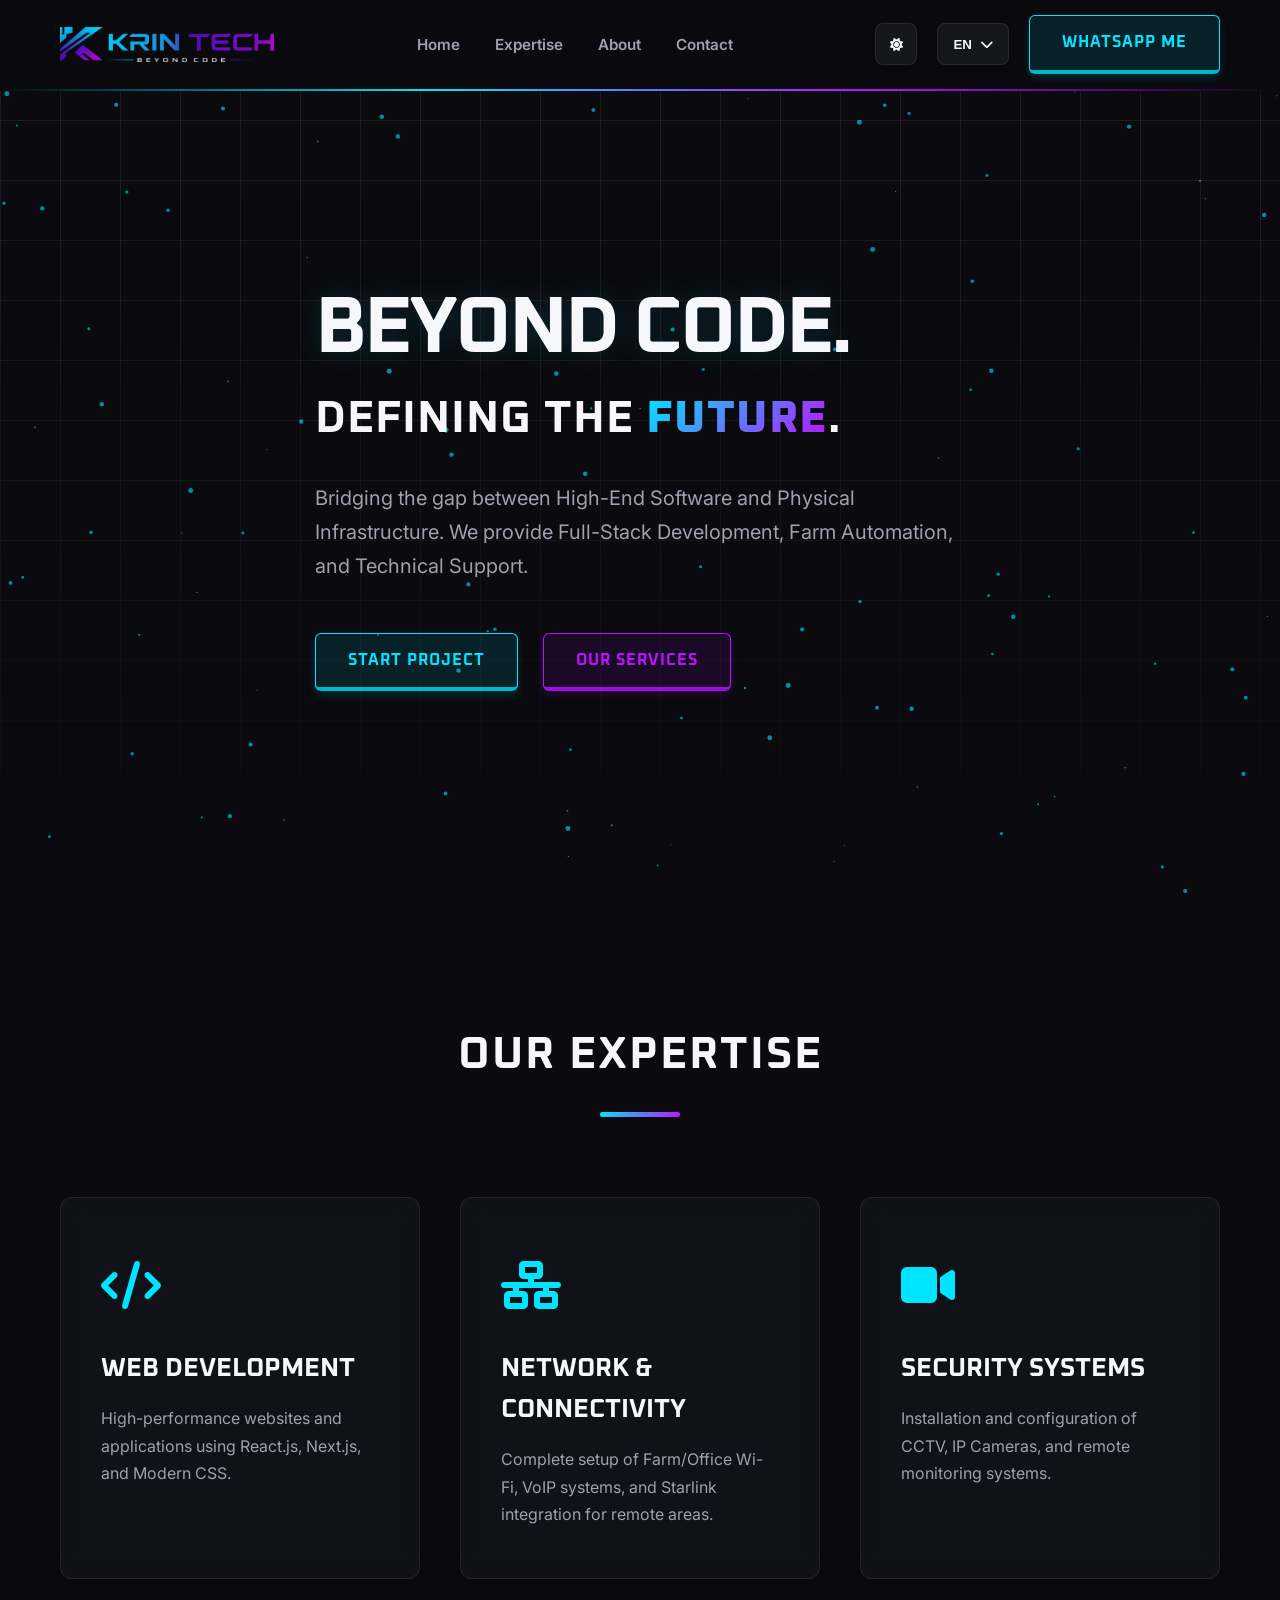
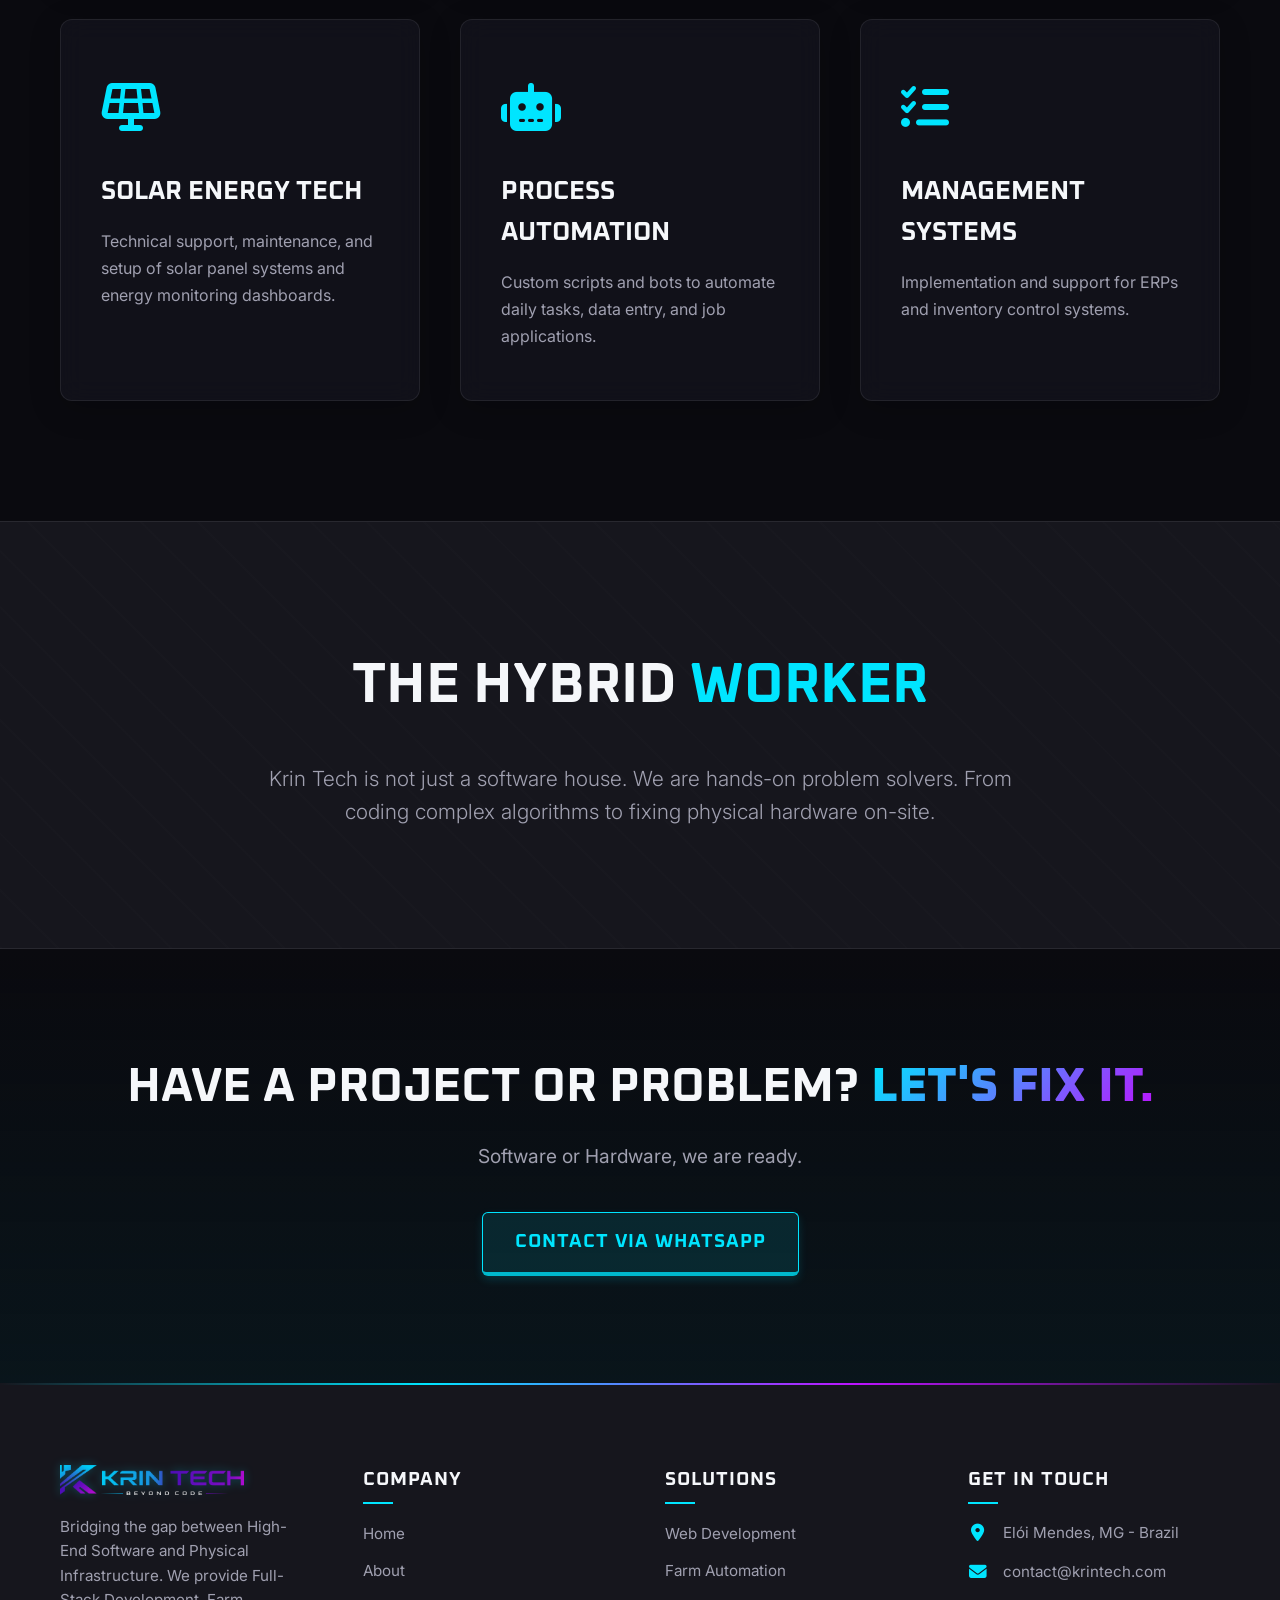
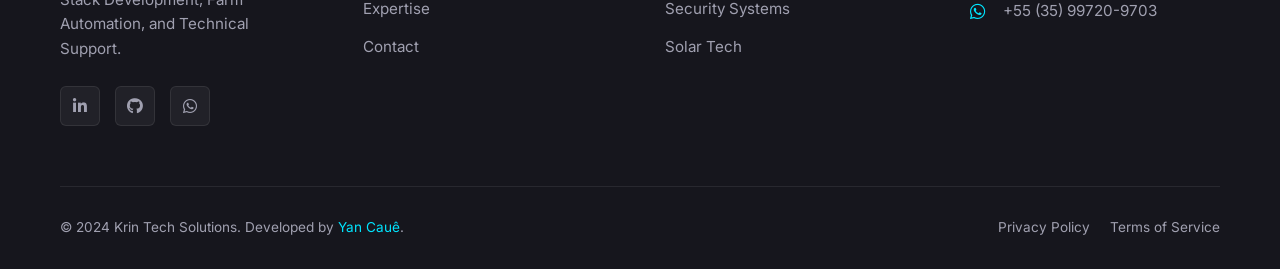
==== index.html @ df12931e "Site de minha nova empresa krin tech" ====
<!DOCTYPE html>
<html lang="en">
<head>
    <meta charset="UTF-8">
    <meta name="viewport" content="width=device-width, initial-scale=1.0">
    <title>Krin Tech | Beyond Code</title>
    <link rel="preconnect" href="https://fonts.googleapis.com">
    <link rel="preconnect" href="https://fonts.gstatic.com" crossorigin>
    <link href="https://fonts.googleapis.com/css2?family=Inter:wght@300;400;600&family=Oxanium:wght@400;600;700;800&display=swap" rel="stylesheet">
    <link rel="stylesheet" href="https://cdnjs.cloudflare.com/ajax/libs/font-awesome/6.4.0/css/all.min.css">
    <link rel="stylesheet" href="style.css">
    <link rel="shortcut icon" href="image/KRIN TECH LOGO favicon.png" type="image/x-icon">
</head>
<body>

    <canvas id="tech-canvas"></canvas>

    <header class="navbar">
        <div class="container nav-container">
            <a href="#" class="logo"><img src="image/KRIN TECH LOGO.png" alt="Krin Tech Logo"></a>
            
            <nav class="nav-menu">
                <ul class="nav-links">
                    <li><a href="#home" data-translate="nav.home">Home</a></li>
                    <li><a href="#services" data-translate="nav.solutions">Services</a></li>
                    <li><a href="#about" data-translate="nav.about">About</a></li>
                    <li><a href="#contact" data-translate="nav.contact">Contact</a></li>
                </ul>
            </nav>

            <div class="nav-controls">
                <button id="theme-toggle" class="control-btn" aria-label="Theme"><i class="fas fa-sun"></i></button>

                <div class="lang-dropdown">
                    <button class="control-btn" id="lang-btn">EN <i class="fas fa-chevron-down"></i></button>
                    <div class="lang-menu">
                        <a href="#" data-lang="en">🇺🇸 EN</a>
                        <a href="#" data-lang="pt">🇧🇷 PT</a>
                        <a href="#" data-lang="es">🇪🇸 ES</a>
                        <a href="#" data-lang="fr">🇫🇷 FR</a>
                    </div>
                </div>

                <a href="https://wa.me/5535997209703" target="_blank" class="btn glow-blue nav-cta" data-translate="nav.cta">WhatsApp Me</a>
            </div>
            
            <div class="menu-toggle"><i class="fas fa-bars"></i></div>
        </div>
    </header>

    <section id="home" class="hero">
        <div class="hero-overlay"></div>
        <div class="container hero-content">
            <h1 data-translate="hero.title">BEYOND CODE.</h1>
            <h2><span data-translate="hero.subtitle">DEFINING THE</span> <span class="text-gradient" data-translate="hero.highlight">FUTURE</span>.</h2>
            <p class="hero-subtitle" data-translate="hero.desc">
                Bridging the gap between High-End Software and Physical Infrastructure. We provide Full-Stack Development, Farm Automation, and Technical Support.
            </p>
            
            <div class="hero-buttons">
                <a href="https://wa.me/5535997209703" target="_blank" class="btn glow-blue" data-translate="hero.btn1">Start Project</a>
                <a href="#services" class="btn glow-purple" data-translate="hero.btn2">Our Services</a>
            </div>
        </div>
    </section>

    <section id="services" class="section-pad">
        <div class="container">
            <div class="section-header">
                <h3 data-translate="solutions.title">OUR EXPERTISE</h3>
                <div class="line-decorator"></div>
            </div>

            <div class="cards-grid">
                <div class="card glass-effect scroll-reveal">
                    <div class="card-icon"><i class="fas fa-code"></i></div>
                    <h4 data-translate="solutions.c1.title">Web Development</h4>
                    <p data-translate="solutions.c1.desc">High-performance websites and applications using React.js, Next.js, and Modern CSS. We build scalable digital products.</p>
                </div>

                <div class="card glass-effect scroll-reveal">
                    <div class="card-icon"><i class="fas fa-network-wired"></i></div>
                    <h4 data-translate="solutions.c2.title">Network & Connectivity</h4>
                    <p data-translate="solutions.c2.desc">Complete setup of Farm/Office Wi-Fi, VoIP systems, and Starlink integration for remote areas.</p>
                </div>

                <div class="card glass-effect scroll-reveal">
                    <div class="card-icon"><i class="fas fa-video"></i></div>
                    <h4 data-translate="solutions.c3.title">Security Systems</h4>
                    <p data-translate="solutions.c3.desc">Installation and configuration of CCTV, IP Cameras, and remote monitoring systems for property safety.</p>
                </div>

                <div class="card glass-effect scroll-reveal">
                    <div class="card-icon"><i class="fas fa-solar-panel"></i></div>
                    <h4 data-translate="solutions.c4.title">Solar Energy Tech</h4>
                    <p data-translate="solutions.c4.desc">Technical support, maintenance, and setup of solar panel systems and energy monitoring dashboards.</p>
                </div>

                <div class="card glass-effect scroll-reveal">
                    <div class="card-icon"><i class="fas fa-robot"></i></div>
                    <h4 data-translate="solutions.c5.title">Process Automation</h4>
                    <p data-translate="solutions.c5.desc">Custom scripts and bots to automate daily tasks, data entry, and job applications.</p>
                </div>

                <div class="card glass-effect scroll-reveal">
                    <div class="card-icon"><i class="fas fa-tasks"></i></div>
                    <h4 data-translate="solutions.c6.title">Management Systems</h4>
                    <p data-translate="solutions.c6.desc">Implementation and support for ERPs and inventory control systems for Farms and Businesses.</p>
                </div>
            </div>
        </div>
    </section>

    <section id="about" class="innovation-section section-pad">
        <div class="innovation-bg"></div>
        <div class="container innovation-content scroll-reveal">
            <h3><span data-translate="innov.title1">THE HYBRID</span> <span class="highlight" data-translate="innov.title2">WORKER</span></h3>
            <p data-translate="innov.desc">Krin Tech is not just a software house. We are hands-on problem solvers. From coding complex algorithms to fixing physical hardware on-site, we deliver complete technical solutions.</p>
        </div>
    </section>

    <section id="contact" class="cta-section">
        <div class="container cta-container scroll-reveal">
            <h2><span data-translate="cta.title">Have a project or problem?</span> <span class="text-gradient" data-translate="cta.highlight">Let's Fix It.</span></h2>
            <p data-translate="cta.desc">Software or Hardware, we are ready.</p>
            <a href="https://wa.me/5535997209703" target="_blank" class="btn glow-blue" style="font-size: 1.2rem;" data-translate="cta.btn">Contact via WhatsApp</a>
        </div>
    </section>

    <footer>
        <div class="container">
            <div class="footer-grid">
                
                <div class="footer-col brand-col">
                    <a href="#" class="logo footer-logo">
                        <img src="image/KRIN TECH LOGO.png" alt="Krin Tech Logo">
                    </a>
                    <p class="footer-desc" data-translate="hero.desc">
                        Bridging the gap between High-End Software and Physical Infrastructure.
                    </p>
                    <div class="footer-social">
                        <a href="https://linkedin.com/in/yancue" target="_blank"><i class="fab fa-linkedin-in"></i></a>
                        <a href="https://github.com/YanzinhoCaue" target="_blank"><i class="fab fa-github"></i></a>
                        <a href="https://wa.me/5535997209703" target="_blank"><i class="fab fa-whatsapp"></i></a>
                    </div>
                </div>

                <div class="footer-col">
                    <h4 class="footer-title">Company</h4>
                    <ul class="footer-links-list">
                        <li><a href="#home" data-translate="nav.home">Home</a></li>
                        <li><a href="#about" data-translate="nav.about">About Us</a></li>
                        <li><a href="#services" data-translate="nav.solutions">Services</a></li>
                        <li><a href="#contact" data-translate="nav.contact">Contact</a></li>
                    </ul>
                </div>

                <div class="footer-col">
                    <h4 class="footer-title">Solutions</h4>
                    <ul class="footer-links-list">
                        <li><a href="#services">Web Development</a></li>
                        <li><a href="#services">Farm Automation</a></li>
                        <li><a href="#services">Security Systems</a></li>
                        <li><a href="#services">Solar Tech</a></li>
                    </ul>
                </div>

                <div class="footer-col contact-col">
                    <h4 class="footer-title">Get in Touch</h4>
                    <ul class="contact-list">
                        <li>
                            <i class="fas fa-map-marker-alt"></i>
                            <span>Elói Mendes, MG - Brazil</span>
                        </li>
                        <li>
                            <i class="fas fa-envelope"></i>
                            <span>contact@krintech.com</span>
                        </li>
                        <li>
                            <a href="https://wa.me/5535997209703" target="_blank" class="whatsapp-link">
                                <i class="fab fa-whatsapp"></i>
                                <span>+55 (35) 99720-9703</span>
                            </a>
                        </li>
                    </ul>
                </div>

            </div>

            <div class="footer-bottom">
                <p>&copy; 2024 Krin Tech Solutions. Developed by <span class="highlight">Yan Cauê</span>.</p>
                <div class="legal-links">
                    <a href="#">Privacy Policy</a>
                    <a href="#">Terms of Service</a>
                </div>
            </div>
        </div>
    </footer>

    <script src="script.js"></script>
</body>
</html>
---- style.css ----
/* --- Variables & Reset --- */
:root {
    /* DARK THEME (DEFAULT) */
    --bg-dark: #0A0A0F;
    --bg-secondary: #16161d;
    --text-main: #F5F7FA;
    --text-muted: #A0A0B0;
    --glass-bg: rgba(20, 20, 30, 0.7);
    --glass-border: rgba(255, 255, 255, 0.08);
    
    /* SHARED NEON COLORS */
    --neon-blue: #00E5FF;
    --neon-purple: #bc13fe;
    --neon-green: #0aff0a;
    
    /* BUTTON DEPTH COLORS (DARK) */
    --btn-border-blue: #00b8cc;
    --btn-border-purple: #9d0fe0;
    
    --font-heading: 'Oxanium', cursive;
    --font-body: 'Inter', sans-serif;
    --gradient-main: linear-gradient(135deg, var(--neon-blue), var(--neon-purple));
    --header-border: linear-gradient(90deg, transparent, var(--neon-blue), var(--neon-purple), transparent);
    
    --transition: all 0.2s cubic-bezier(0.4, 0, 0.2, 1);
}

/* LIGHT THEME OVERRIDES (High Contrast) */
[data-theme="light"] {
    --bg-dark: #EAECEF; 
    --bg-secondary: #FFFFFF;
    --text-main: #050505;
    --text-muted: #333333;
    --glass-bg: rgba(255, 255, 255, 0.85);
    --glass-border: rgba(0, 0, 0, 0.15);
    
    --neon-blue: #007cc7;
    --neon-purple: #6a00a0;
    --btn-border-blue: #005c94;
    --btn-border-purple: #4b0070;
}

* { margin: 0; padding: 0; box-sizing: border-box; }
html { scroll-behavior: smooth; }
body {
    background-color: var(--bg-dark); color: var(--text-main); font-family: var(--font-body);
    overflow-x: hidden; line-height: 1.6; transition: background-color 0.3s ease, color 0.3s ease;
}
a { text-decoration: none; color: inherit; transition: var(--transition); }
ul { list-style: none; }

/* --- Typography --- */
h1, h2, h3, h4, .logo, .btn, .footer-title { font-family: var(--font-heading); text-transform: uppercase; }
.text-gradient {
    background: var(--gradient-main); -webkit-background-clip: text; -webkit-text-fill-color: transparent; font-weight: 800;
}
.highlight { color: var(--neon-blue); }

/* --- Components --- */
.container { max-width: 1200px; margin: 0 auto; padding: 0 20px; }

/* --- BOTÕES 3D (AUTORELEVO) --- */
.btn {
    display: inline-block;
    padding: 14px 32px;
    font-weight: 700;
    letter-spacing: 1px;
    border-radius: 6px;
    cursor: pointer;
    position: relative;
    overflow: hidden;
    transition: var(--transition);
    text-align: center;
    border: none;
    transform: translateY(0);
}

.btn:active {
    transform: translateY(3px);
    box-shadow: none !important;
    border-bottom-width: 0 !important;
    margin-top: 3px;
}

.glow-blue {
    background: rgba(0, 229, 255, 0.1);
    color: var(--neon-blue);
    border: 1px solid var(--neon-blue);
    border-bottom: 4px solid var(--btn-border-blue);
    box-shadow: 0 4px 10px rgba(0, 229, 255, 0.15);
}
.glow-blue:hover {
    background: var(--neon-blue);
    color: #000;
    border-color: var(--neon-blue);
    border-bottom-color: #005f6b;
    box-shadow: 0 0 25px rgba(0, 229, 255, 0.6);
}

.glow-purple {
    background: rgba(188, 19, 254, 0.1);
    color: var(--neon-purple);
    border: 1px solid var(--neon-purple);
    border-bottom: 4px solid var(--btn-border-purple);
    box-shadow: 0 4px 10px rgba(188, 19, 254, 0.15);
}
.glow-purple:hover {
    background: var(--neon-purple);
    color: #fff;
    border-color: var(--neon-purple);
    border-bottom-color: #4b0070;
    box-shadow: 0 0 25px rgba(188, 19, 254, 0.6);
}

.glass-effect {
    background: var(--glass-bg); 
    backdrop-filter: blur(12px); 
    border: 1px solid var(--glass-border);
    box-shadow: 0 8px 32px 0 rgba(0, 0, 0, 0.2);
}

/* --- HEADER --- */
.navbar {
    position: fixed; top: 0; width: 100%; z-index: 1000;
    background: rgba(10, 10, 15, 0.95);
    backdrop-filter: blur(20px);
    padding: 15px 0;
    border-bottom: 2px solid transparent;
    border-image: var(--header-border) 1;
}

[data-theme="light"] .navbar { 
    background: rgba(255, 255, 255, 0.98); 
    box-shadow: 0 2px 20px rgba(0,0,0,0.05);
}

.nav-container { display: flex; justify-content: space-between; align-items: center; }

/* FIX DA LOGO NO HEADER */
.logo { display: flex; align-items: center; }
.logo img { height: 35px; width: auto; object-fit: contain; display: block; }

.nav-links { display: flex; gap: 35px; }
.nav-links a { 
    font-size: 0.95rem; color: var(--text-muted); font-weight: 600; 
    position: relative; padding-bottom: 5px;
}
.nav-links a::after {
    content: ''; position: absolute; width: 0; height: 2px; bottom: 0; left: 0;
    background: var(--neon-blue); transition: 0.3s;
}
.nav-links a:hover { color: var(--text-main); }
.nav-links a:hover::after { width: 100%; }

.nav-controls { display: flex; align-items: center; gap: 20px; }

.control-btn {
    background: var(--bg-secondary); 
    border: 1px solid var(--glass-border); 
    color: var(--text-main);
    width: 42px; height: 42px; border-radius: 8px;
    cursor: pointer; display: flex; align-items: center; justify-content: center;
    box-shadow: 0 2px 5px rgba(0,0,0,0.1);
    transition: 0.3s;
}
.control-btn:hover { 
    border-color: var(--neon-blue); color: var(--neon-blue); transform: translateY(-2px);
}

/* Lang Dropdown */
.lang-dropdown { position: relative; }
#lang-btn { width: auto; padding: 0 15px; gap: 8px; font-weight: bold; }
.lang-menu {
    position: absolute; top: 120%; right: 0; background: var(--bg-secondary);
    border: 1px solid var(--glass-border); border-radius: 8px;
    display: flex; flex-direction: column; min-width: 140px;
    opacity: 0; pointer-events: none; transform: translateY(-10px); transition: 0.3s;
    box-shadow: 0 15px 40px rgba(0,0,0,0.4); z-index: 1001;
}
.lang-dropdown:hover .lang-menu { opacity: 1; pointer-events: auto; transform: translateY(0); }
.lang-menu a {
    padding: 12px 20px; font-size: 0.9rem; color: var(--text-main); font-weight: 500;
    display: block; border-bottom: 1px solid var(--glass-border);
}
.lang-menu a:hover { background: rgba(0, 229, 255, 0.1); color: var(--neon-blue); }

.menu-toggle { display: none; font-size: 1.8rem; cursor: pointer; color: var(--text-main); }

/* --- SECTIONS --- */
#tech-canvas { position: fixed; top: 0; left: 0; width: 100%; height: 100%; z-index: -1; pointer-events: none; opacity: 0.6; }

.hero { height: 100vh; display: flex; align-items: center; position: relative; padding-top: 80px; }
.hero-overlay {
    position: absolute; top: 0; left: 0; width: 100%; height: 100%;
    background-image: linear-gradient(var(--glass-border) 1px, transparent 1px), linear-gradient(90deg, var(--glass-border) 1px, transparent 1px);
    background-size: 60px 60px; mask-image: linear-gradient(to bottom, black 20%, transparent 100%); z-index: -1;
}
.hero-content { max-width: 900px; z-index: 1; }
.hero h1 { 
    font-size: 5rem; line-height: 1; margin-bottom: 15px; letter-spacing: -3px; 
    color: var(--text-main); text-shadow: 0 0 30px rgba(0, 229, 255, 0.15);
}
.hero h2 { font-size: 2.8rem; color: var(--text-main); margin-bottom: 25px; letter-spacing: 1px; }
.hero-subtitle { font-size: 1.25rem; color: var(--text-muted); margin-bottom: 50px; max-width: 650px; line-height: 1.7; font-weight: 400; }
.hero-buttons { display: flex; gap: 25px; }

.section-pad { padding: 120px 0; }
.section-header { text-align: center; margin-bottom: 80px; }
.section-header h3 { font-size: 2.8rem; margin-bottom: 20px; color: var(--text-main); letter-spacing: 2px; }
.line-decorator { width: 80px; height: 5px; background: var(--gradient-main); margin: 0 auto; border-radius: 2px; }

/* CARDS */
.cards-grid { display: grid; grid-template-columns: repeat(auto-fit, minmax(340px, 1fr)); gap: 40px; }
.card { 
    padding: 50px 40px; border-radius: 12px; transition: var(--transition); position: relative; overflow: hidden; 
}
.card:hover { transform: translateY(-10px); border-color: var(--neon-blue); box-shadow: 0 20px 50px rgba(0,0,0,0.15); }
.card-icon { font-size: 3rem; color: var(--neon-blue); margin-bottom: 25px; }
.card h4 { font-size: 1.6rem; margin-bottom: 15px; color: var(--text-main); }
.card p { color: var(--text-muted); font-size: 1rem; line-height: 1.7; }

/* INNOVATION */
.innovation-section { position: relative; text-align: center; background-color: var(--bg-secondary); overflow: hidden; border-top: 1px solid var(--glass-border); border-bottom: 1px solid var(--glass-border); }
.innovation-bg {
    position: absolute; top: 0; left: 0; width: 100%; height: 100%;
    background: repeating-linear-gradient(45deg, var(--glass-border), var(--glass-border) 2px, transparent 2px, transparent 40px);
    z-index: 1; opacity: 0.1;
}
.innovation-content { position: relative; z-index: 2; max-width: 800px; margin: 0 auto; }
.innovation-content h3 { font-size: 3.5rem; margin-bottom: 30px; color: var(--text-main); }
.innovation-content p { font-size: 1.3rem; color: var(--text-muted); font-weight: 300; }

/* CTA */
.cta-section {
    background: linear-gradient(180deg, var(--bg-dark), rgba(0, 229, 255, 0.05));
    padding: 100px 0; text-align: center;
}
.cta-container h2 { font-size: 3rem; margin-bottom: 15px; color: var(--text-main); }
.cta-container p { margin-bottom: 40px; font-size: 1.2rem; color: var(--text-muted); }

/* --- FOOTER PREMIUM --- */
footer {
    background: var(--bg-secondary);
    padding: 80px 0 30px;
    position: relative;
    border-top: 2px solid transparent;
    border-image: var(--header-border) 1;
    margin-top: auto;
}

[data-theme="light"] footer {
    background: #e0e0e0;
    border-top: 1px solid rgba(0,0,0,0.1);
}

.footer-grid {
    display: grid;
    grid-template-columns: repeat(auto-fit, minmax(250px, 1fr));
    gap: 50px;
    margin-bottom: 60px;
}

/* Coluna da Marca */
.footer-logo img {
    height: 30px;
    width: auto;
    margin-bottom: 20px;
    filter: drop-shadow(0 0 5px rgba(0, 229, 255, 0.3));
}

.footer-desc {
    color: var(--text-muted);
    font-size: 0.95rem;
    line-height: 1.6;
    margin-bottom: 25px;
    max-width: 300px;
}

/* Títulos das Colunas */
.footer-title {
    color: var(--text-main);
    font-size: 1.2rem;
    margin-bottom: 25px;
    letter-spacing: 1px;
    position: relative;
    display: inline-block;
}

.footer-title::after {
    content: ''; position: absolute; left: 0; bottom: -8px;
    width: 30px; height: 2px; background: var(--neon-blue);
}

/* Listas de Links */
.footer-links-list li { margin-bottom: 12px; }
.footer-links-list a {
    color: var(--text-muted); font-size: 0.95rem; transition: 0.3s; display: inline-block;
}
.footer-links-list a:hover {
    color: var(--neon-blue); transform: translateX(5px);
}

/* Lista de Contato */
.contact-list li {
    display: flex; align-items: center; gap: 15px; margin-bottom: 15px;
    color: var(--text-muted); font-size: 0.95rem;
}
.contact-list i {
    color: var(--neon-blue); font-size: 1.1rem; width: 20px; text-align: center;
}

.whatsapp-link {
    display: flex; align-items: center; gap: 15px; color: var(--text-muted); transition: 0.3s;
}
.whatsapp-link:hover {
    color: var(--neon-green); text-shadow: 0 0 10px rgba(10, 255, 10, 0.4);
}

/* Social Icons */
.footer-social { display: flex; gap: 15px; }
.footer-social a {
    width: 40px; height: 40px; background: rgba(255, 255, 255, 0.05);
    border: 1px solid var(--glass-border); border-radius: 6px;
    display: flex; align-items: center; justify-content: center;
    color: var(--text-muted); transition: all 0.3s ease;
}
.footer-social a:hover {
    background: var(--neon-blue); border-color: var(--neon-blue); color: #000;
    transform: translateY(-3px); box-shadow: 0 5px 15px rgba(0, 229, 255, 0.3);
}

/* Rodapé Inferior */
.footer-bottom {
    border-top: 1px solid var(--glass-border); padding-top: 30px;
    display: flex; justify-content: space-between; align-items: center;
    flex-wrap: wrap; gap: 20px;
}
.footer-bottom p { color: var(--text-muted); font-size: 0.85rem; }

.legal-links { display: flex; gap: 20px; }
.legal-links a { color: var(--text-muted); font-size: 0.85rem; transition: 0.3s; }
.legal-links a:hover { color: var(--neon-blue); text-decoration: underline; }

/* ANIMATION */
.scroll-reveal { opacity: 0; transform: translateY(40px); transition: all 0.8s ease; }
.scroll-reveal.active { opacity: 1; transform: translateY(0); }

/* RESPONSIVO */
@media (max-width: 768px) {
    .menu-toggle { display: block; }
    .nav-links {
        position: absolute; top: 100%; right: -100%; width: 100%; height: 100vh;
        background: var(--bg-secondary); flex-direction: column; align-items: center; justify-content: flex-start;
        padding-top: 60px; transition: 0.4s ease; border-left: 1px solid var(--glass-border);
    }
    .nav-links.active { right: 0; }
    .hero h1 { font-size: 3.2rem; }
    .hero h2 { font-size: 1.8rem; }
    .hero-buttons { flex-direction: column; width: 100%; }
    .btn { width: 100%; }
    
    .footer-grid { grid-template-columns: 1fr; gap: 40px; text-align: center; }
    .footer-title::after { left: 50%; transform: translateX(-50%); }
    .contact-list li { justify-content: center; }
    .footer-social { justify-content: center; }
    .footer-bottom { flex-direction: column; text-align: center; }
    .nav-controls { margin-right: 50px; }
}
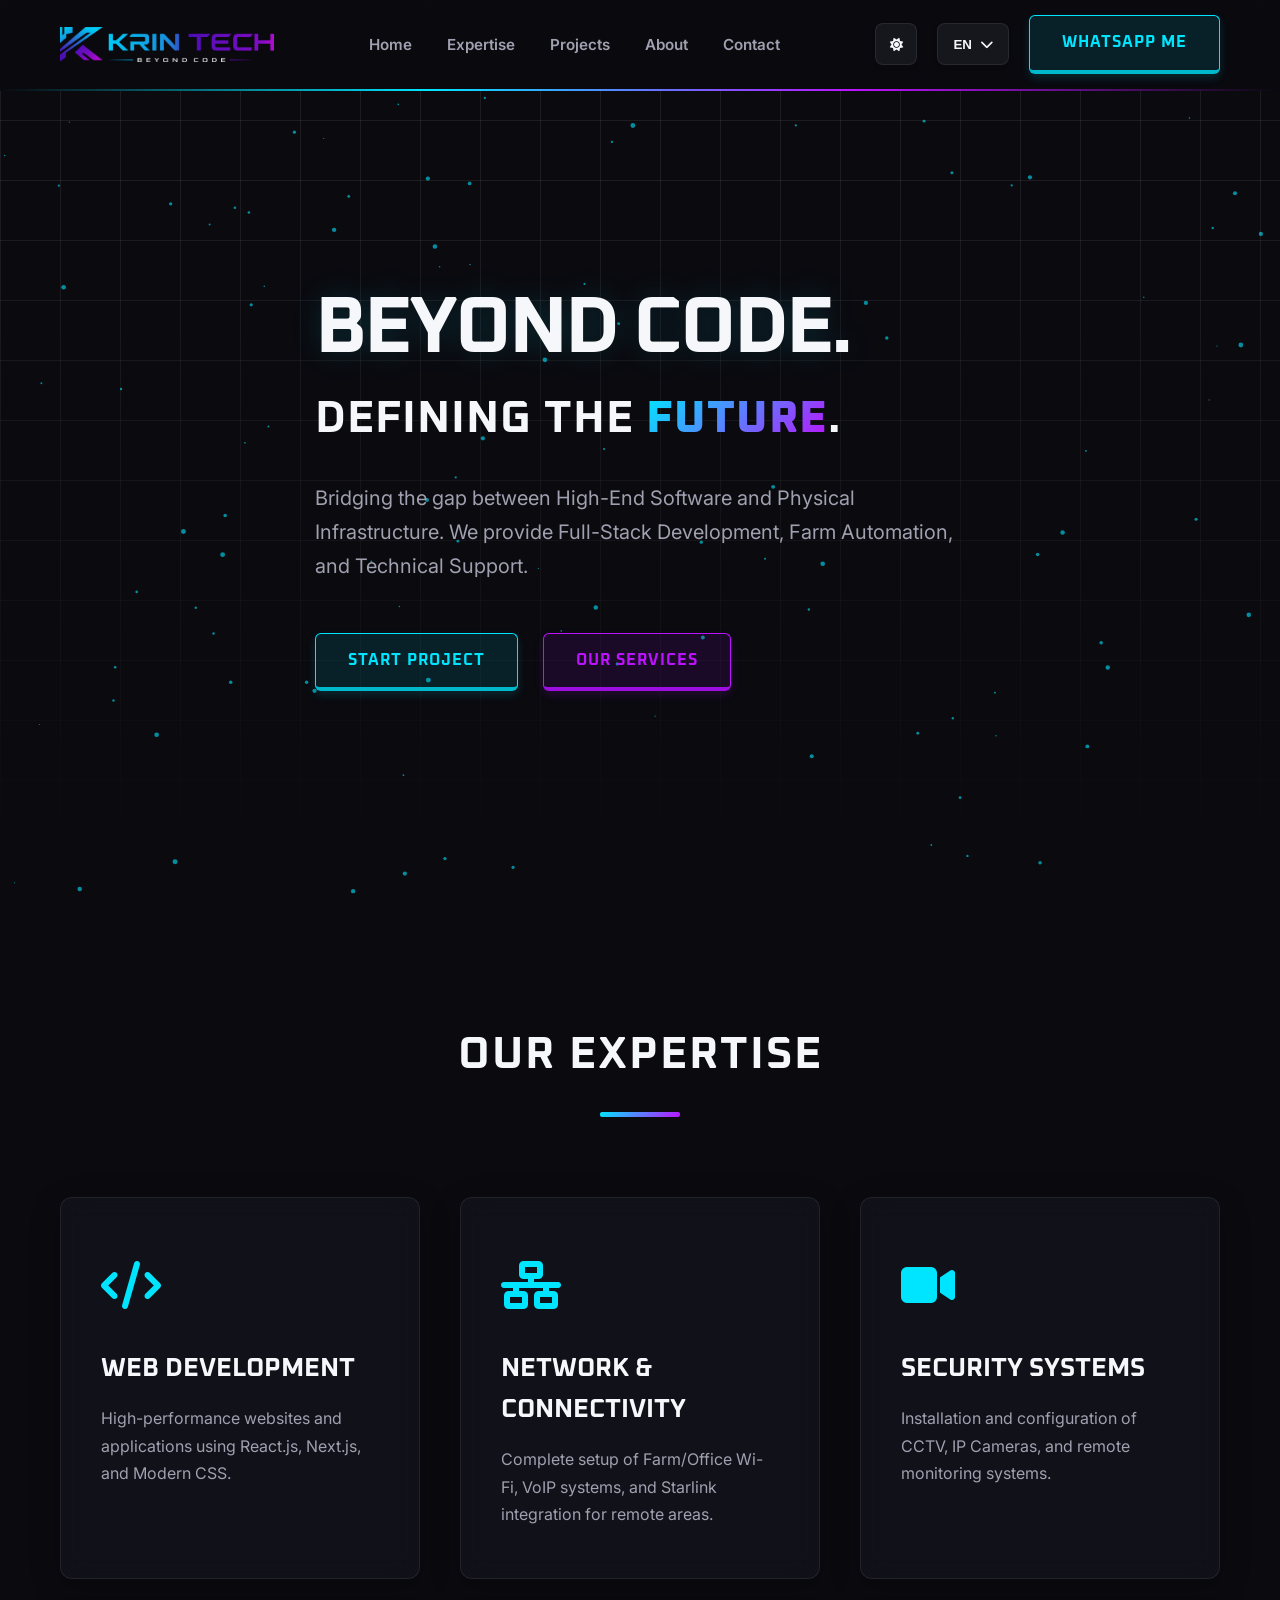
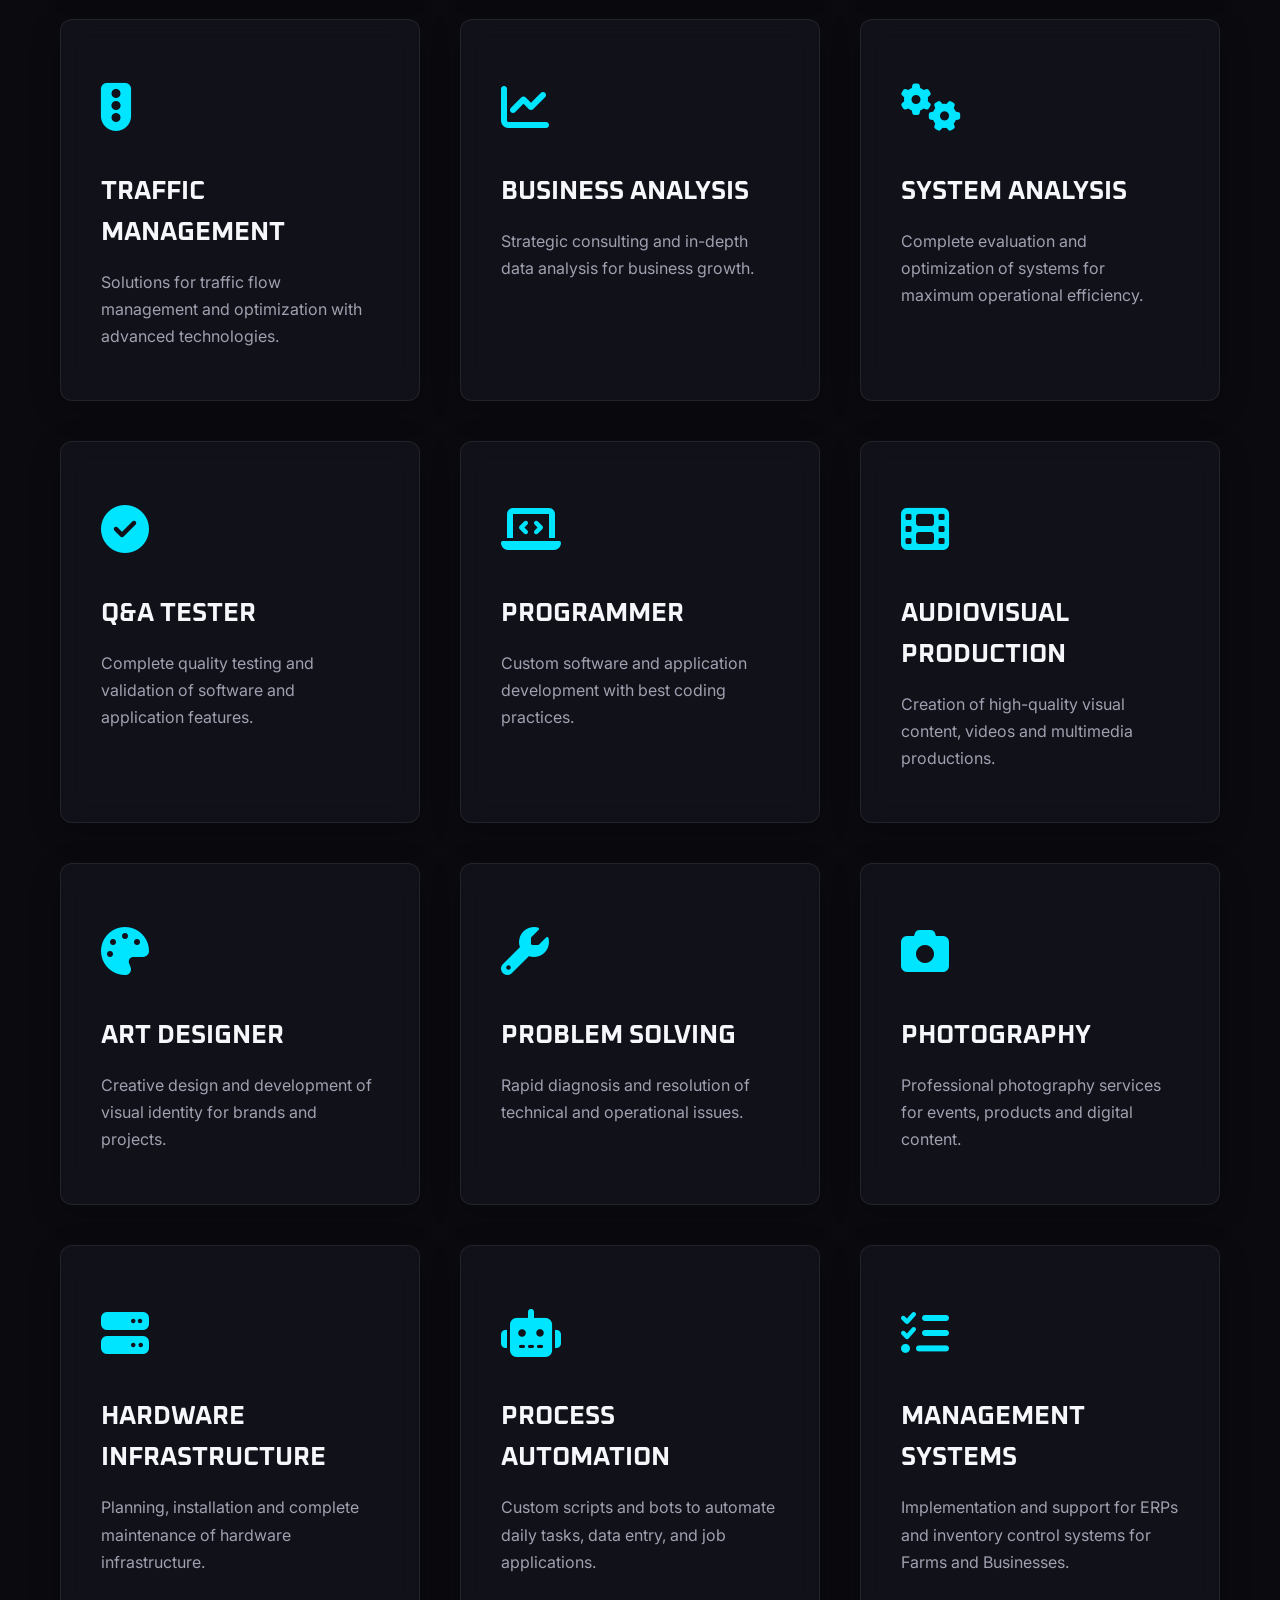
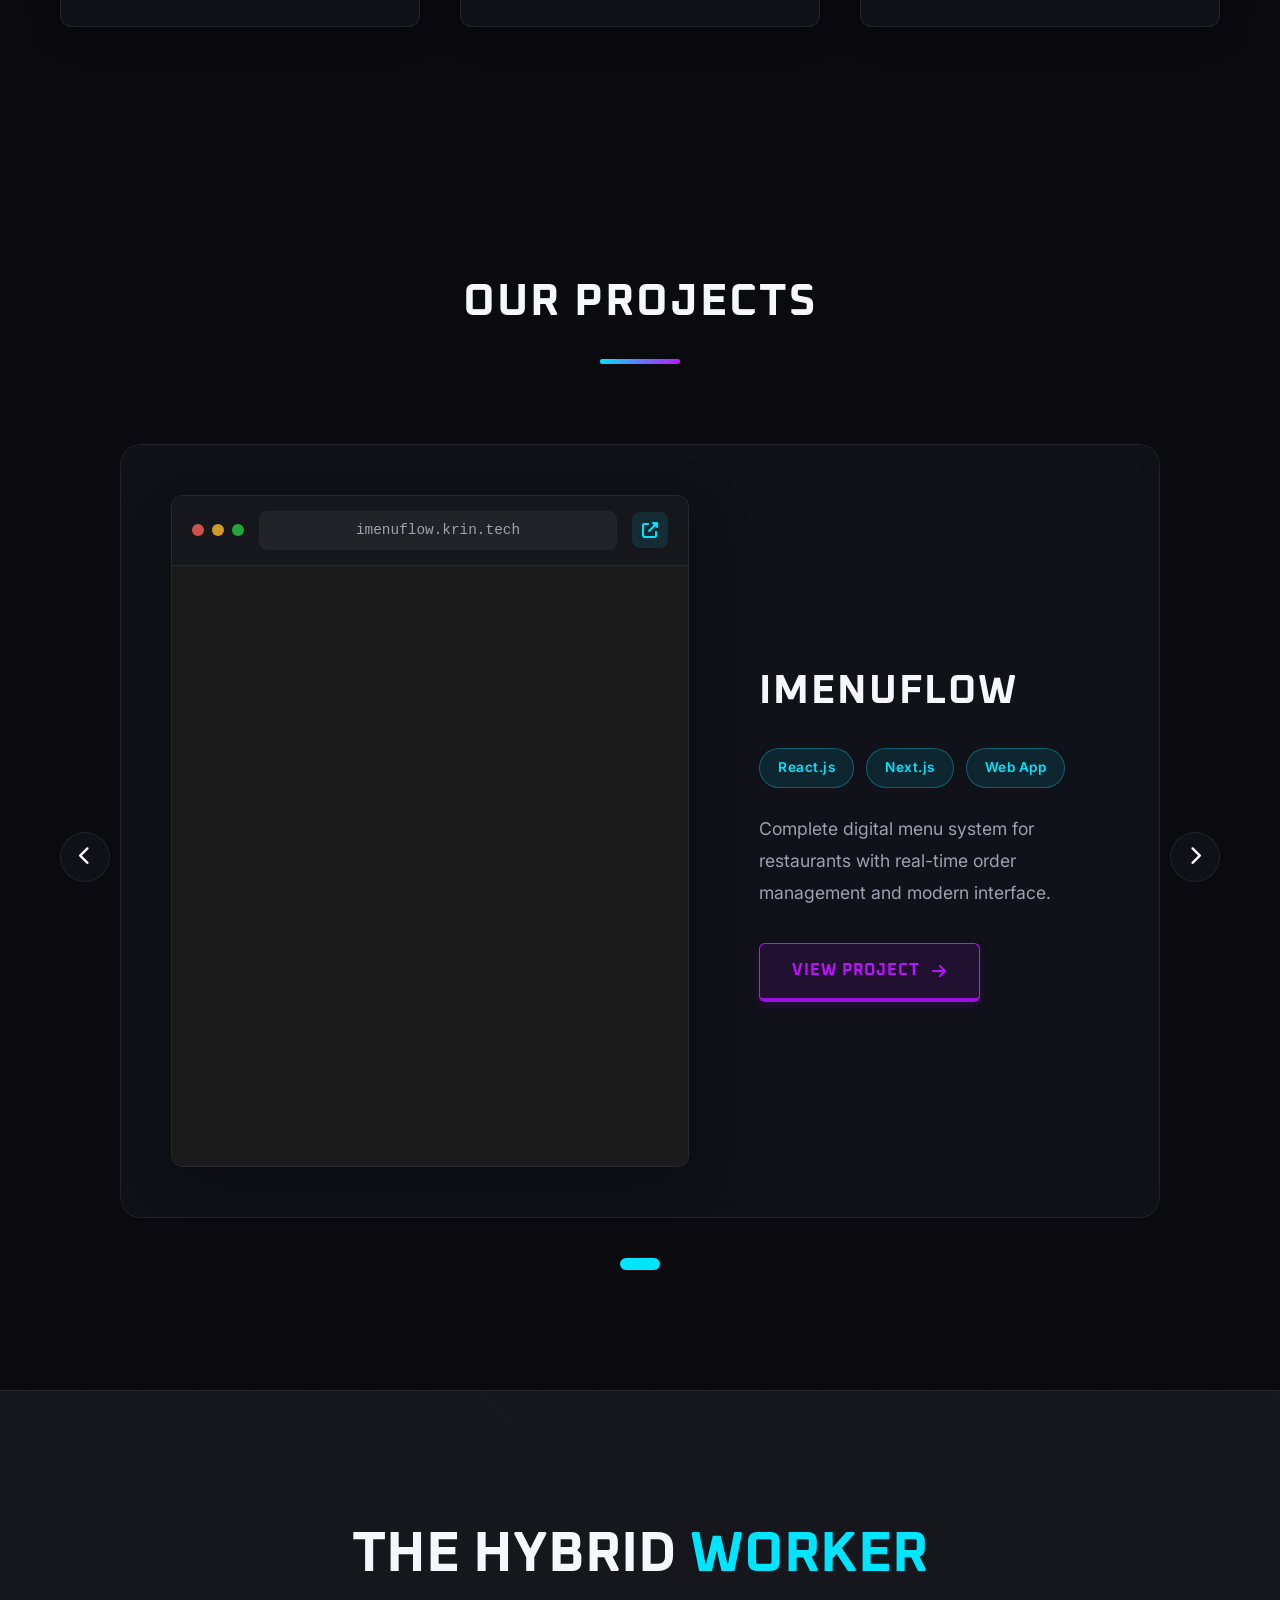
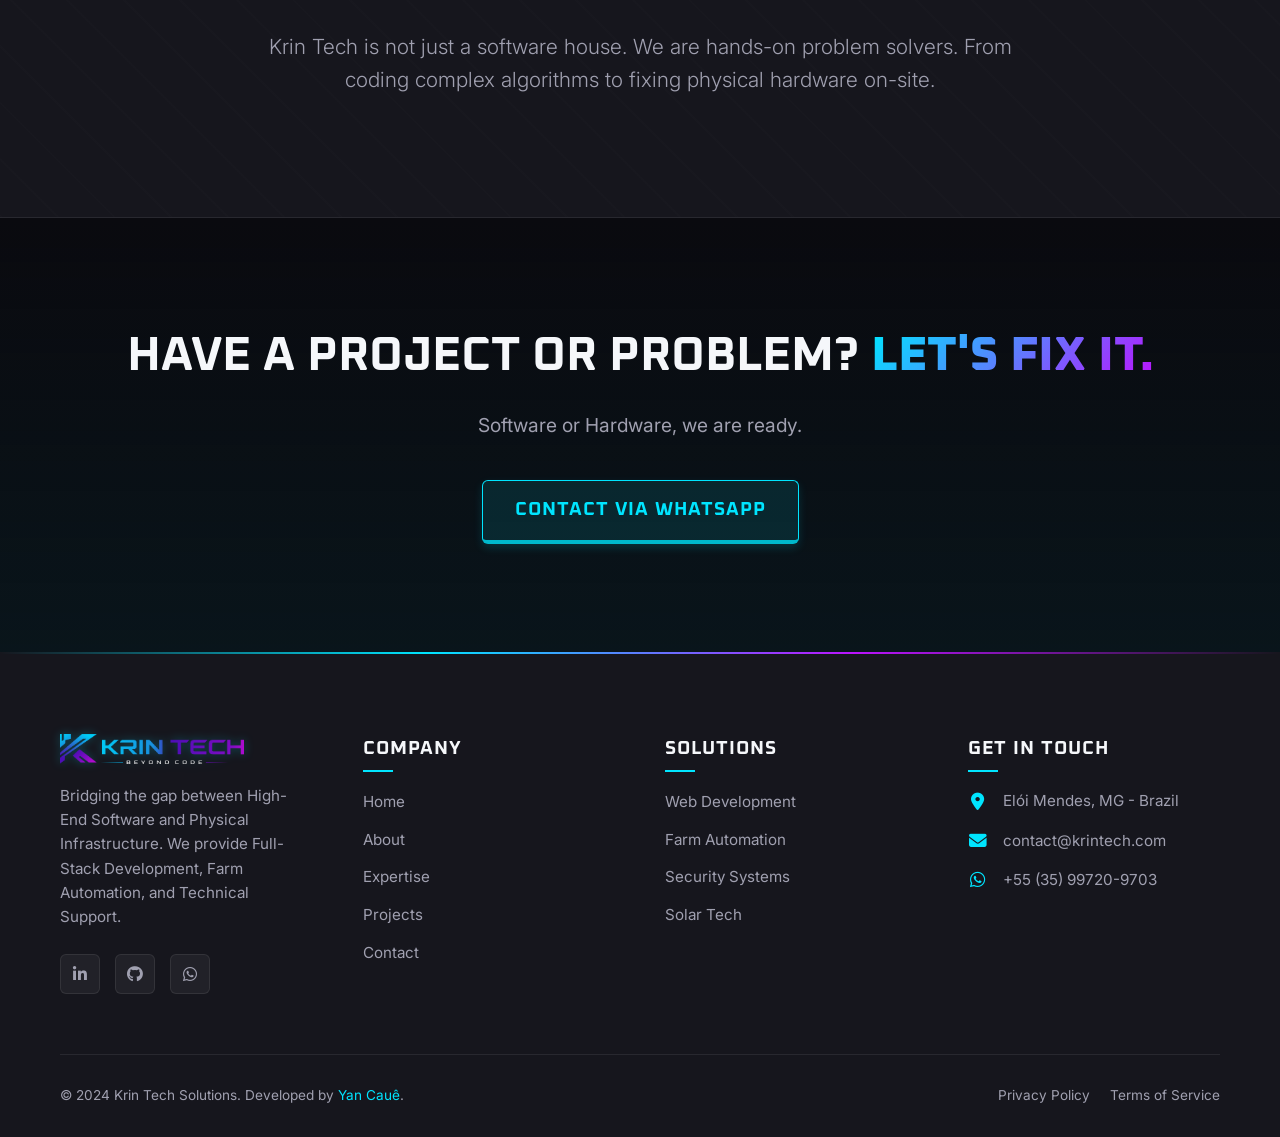
==== commit 44f06633: "Adiciona seção de projetos e atualiza traduções no site" ====
--- a/index.html
+++ b/index.html
@@ -23,6 +23,7 @@
                 <ul class="nav-links">
                     <li><a href="#home" data-translate="nav.home">Home</a></li>
                     <li><a href="#services" data-translate="nav.solutions">Services</a></li>
+                    <li><a href="#projects" data-translate="nav.projects">Projects</a></li>
                     <li><a href="#about" data-translate="nav.about">About</a></li>
                     <li><a href="#contact" data-translate="nav.contact">Contact</a></li>
                 </ul>
@@ -91,9 +92,63 @@
                 </div>
 
                 <div class="card glass-effect scroll-reveal">
-                    <div class="card-icon"><i class="fas fa-solar-panel"></i></div>
-                    <h4 data-translate="solutions.c4.title">Solar Energy Tech</h4>
-                    <p data-translate="solutions.c4.desc">Technical support, maintenance, and setup of solar panel systems and energy monitoring dashboards.</p>
+                    <div class="card-icon"><i class="fas fa-traffic-light"></i></div>
+                    <h4 data-translate="solutions.c4.title">Gestão de Tráfego</h4>
+                    <p data-translate="solutions.c4.desc">Soluções de gerenciamento e otimização de fluxo de tráfego com tecnologias avançadas.</p>
+                </div>
+
+                <div class="card glass-effect scroll-reveal">
+                    <div class="card-icon"><i class="fas fa-chart-line"></i></div>
+                    <h4 data-translate="solutions.c7.title">Análise de Negócios</h4>
+                    <p data-translate="solutions.c7.desc">Consultoria estratégica e análise profunda de dados para crescimento empresarial.</p>
+                </div>
+
+                <div class="card glass-effect scroll-reveal">
+                    <div class="card-icon"><i class="fas fa-cogs"></i></div>
+                    <h4 data-translate="solutions.c8.title">Análise de Sistemas</h4>
+                    <p data-translate="solutions.c8.desc">Avaliação completa e otimização de sistemas para máxima eficiência operacional.</p>
+                </div>
+
+                <div class="card glass-effect scroll-reveal">
+                    <div class="card-icon"><i class="fas fa-check-circle"></i></div>
+                    <h4 data-translate="solutions.c9.title">Q&A Tester</h4>
+                    <p data-translate="solutions.c9.desc">Testes completos de qualidade e validação de funcionalidades em software e aplicações.</p>
+                </div>
+
+                <div class="card glass-effect scroll-reveal">
+                    <div class="card-icon"><i class="fas fa-laptop-code"></i></div>
+                    <h4 data-translate="solutions.c10.title">Programador</h4>
+                    <p data-translate="solutions.c10.desc">Desenvolvimento customizado de software e aplicações com as melhores práticas de codificação.</p>
+                </div>
+
+                <div class="card glass-effect scroll-reveal">
+                    <div class="card-icon"><i class="fas fa-film"></i></div>
+                    <h4 data-translate="solutions.c11.title">Produção de Audiovisuais</h4>
+                    <p data-translate="solutions.c11.desc">Criação de conteúdo visual de alta qualidade, vídeos e produções multimídia.</p>
+                </div>
+
+                <div class="card glass-effect scroll-reveal">
+                    <div class="card-icon"><i class="fas fa-palette"></i></div>
+                    <h4 data-translate="solutions.c12.title">Art Designer</h4>
+                    <p data-translate="solutions.c12.desc">Design criativo e desenvolvimento de identidade visual para marcas e projetos.</p>
+                </div>
+
+                <div class="card glass-effect scroll-reveal">
+                    <div class="card-icon"><i class="fas fa-wrench"></i></div>
+                    <h4 data-translate="solutions.c13.title">Solução de Problemas</h4>
+                    <p data-translate="solutions.c13.desc">Diagnóstico e resolução rápida de problemas técnicos e operacionais.</p>
+                </div>
+
+                <div class="card glass-effect scroll-reveal">
+                    <div class="card-icon"><i class="fas fa-camera"></i></div>
+                    <h4 data-translate="solutions.c14.title">Fotografia</h4>
+                    <p data-translate="solutions.c14.desc">Serviços profissionais de fotografia para eventos, produtos e conteúdo digital.</p>
+                </div>
+
+                <div class="card glass-effect scroll-reveal">
+                    <div class="card-icon"><i class="fas fa-server"></i></div>
+                    <h4 data-translate="solutions.c15.title">Infraestrutura de Hardwares</h4>
+                    <p data-translate="solutions.c15.desc">Planejamento, instalação e manutenção completa de infraestrutura de hardwares.</p>
                 </div>
 
                 <div class="card glass-effect scroll-reveal">
@@ -106,6 +161,66 @@
                     <div class="card-icon"><i class="fas fa-tasks"></i></div>
                     <h4 data-translate="solutions.c6.title">Management Systems</h4>
                     <p data-translate="solutions.c6.desc">Implementation and support for ERPs and inventory control systems for Farms and Businesses.</p>
+                </div>
+            </div>
+        </div>
+    </section>
+
+    <section id="projects" class="section-pad">
+        <div class="container">
+            <div class="section-header">
+                <h3 data-translate="projects.title">OUR PROJECTS</h3>
+                <div class="line-decorator"></div>
+            </div>
+
+            <div class="carousel-container">
+                <div class="carousel-wrapper">
+                    <div class="carousel-slides">
+                        <!-- Projeto 1: iMenuFlow -->
+                        <div class="carousel-slide active">
+                            <div class="project-showcase glass-effect">
+                                <div class="project-frame">
+                                    <div class="frame-header">
+                                        <div class="frame-dots">
+                                            <span></span><span></span><span></span>
+                                        </div>
+                                        <div class="frame-url">imenuflow.krin.tech</div>
+                                        <a href="https://imenuflow.krin.tech/" target="_blank" class="frame-external">
+                                            <i class="fas fa-external-link-alt"></i>
+                                        </a>
+                                    </div>
+                                    <div class="frame-content">
+                                        <iframe src="https://imenuflow.krin.tech/" frameborder="0" loading="lazy"></iframe>
+                                    </div>
+                                </div>
+                                <div class="project-info">
+                                    <h4>iMenuFlow</h4>
+                                    <div class="project-tags">
+                                        <span class="tag">React.js</span>
+                                        <span class="tag">Next.js</span>
+                                        <span class="tag">Web App</span>
+                                    </div>
+                                    <p data-translate="projects.p1.desc">Complete digital menu system for restaurants with real-time order management and modern interface.</p>
+                                    <a href="https://imenuflow.krin.tech/" target="_blank" class="btn glow-purple">
+                                        <span data-translate="projects.viewProject">View Project</span> <i class="fas fa-arrow-right"></i>
+                                    </a>
+                                </div>
+                            </div>
+                        </div>
+                    </div>
+                </div>
+
+                <!-- Controles do Carrossel -->
+                <button class="carousel-btn prev" aria-label="Previous">
+                    <i class="fas fa-chevron-left"></i>
+                </button>
+                <button class="carousel-btn next" aria-label="Next">
+                    <i class="fas fa-chevron-right"></i>
+                </button>
+
+                <!-- Indicadores -->
+                <div class="carousel-indicators">
+                    <button class="indicator active" data-slide="0"></button>
                 </div>
             </div>
         </div>
@@ -151,6 +266,7 @@
                         <li><a href="#home" data-translate="nav.home">Home</a></li>
                         <li><a href="#about" data-translate="nav.about">About Us</a></li>
                         <li><a href="#services" data-translate="nav.solutions">Services</a></li>
+                        <li><a href="#projects" data-translate="nav.projects">Projects</a></li>
                         <li><a href="#contact" data-translate="nav.contact">Contact</a></li>
                     </ul>
                 </div>
--- a/style.css
+++ b/style.css
@@ -214,10 +214,392 @@
 .card { 
     padding: 50px 40px; border-radius: 12px; transition: var(--transition); position: relative; overflow: hidden; 
 }
+.card::before {
+    content: '';
+    position: absolute;
+    top: 0;
+    left: 0;
+    width: 100%;
+    height: 100%;
+    background: linear-gradient(90deg, transparent 0%, rgba(0, 229, 255, 0.15) 50%, transparent 100%);
+    opacity: 0;
+    pointer-events: none;
+}
+
+.card:nth-child(1)::before { animation: card-glow 18s ease-in-out 0s infinite; }
+.card:nth-child(2)::before { animation: card-glow 18s ease-in-out 2s infinite; }
+.card:nth-child(3)::before { animation: card-glow 18s ease-in-out 4s infinite; }
+.card:nth-child(4)::before { animation: card-glow 18s ease-in-out 6s infinite; }
+.card:nth-child(5)::before { animation: card-glow 18s ease-in-out 8s infinite; }
+.card:nth-child(6)::before { animation: card-glow 18s ease-in-out 10s infinite; }
+.card:nth-child(7)::before { animation: card-glow 18s ease-in-out 12s infinite; }
+.card:nth-child(8)::before { animation: card-glow 18s ease-in-out 14s infinite; }
+.card:nth-child(9)::before { animation: card-glow 18s ease-in-out 16s infinite; }
+.card:nth-child(n+10)::before { animation: card-glow 18s ease-in-out 18s infinite; }
+
+@keyframes card-glow {
+    0% { opacity: 0; }
+    10% { opacity: 1; }
+    90% { opacity: 1; }
+    100% { opacity: 0; }
+}
+
 .card:hover { transform: translateY(-10px); border-color: var(--neon-blue); box-shadow: 0 20px 50px rgba(0,0,0,0.15); }
 .card-icon { font-size: 3rem; color: var(--neon-blue); margin-bottom: 25px; }
 .card h4 { font-size: 1.6rem; margin-bottom: 15px; color: var(--text-main); }
 .card p { color: var(--text-muted); font-size: 1rem; line-height: 1.7; }
+
+/* PROJECTS CAROUSEL */
+.carousel-container { 
+    position: relative; 
+    max-width: 1400px; 
+    margin: 0 auto; 
+    padding: 0 60px;
+}
+
+.carousel-wrapper { 
+    overflow: hidden; 
+    border-radius: 20px;
+}
+
+.carousel-slides { 
+    display: flex; 
+    transition: transform 0.6s cubic-bezier(0.4, 0, 0.2, 1);
+}
+
+.carousel-slide { 
+    min-width: 100%; 
+    opacity: 0;
+    transition: opacity 0.6s ease;
+    pointer-events: none;
+}
+
+.carousel-slide.active { 
+    opacity: 1;
+    pointer-events: auto;
+}
+
+.project-showcase { 
+    display: grid; 
+    grid-template-columns: 1.4fr 1fr; 
+    gap: 50px; 
+    padding: 50px; 
+    border-radius: 20px;
+    align-items: center;
+}
+
+/* FRAME DO SITE */
+.project-frame { 
+    width: 100%; 
+    background: var(--bg-secondary); 
+    border-radius: 12px; 
+    overflow: hidden;
+    box-shadow: 0 20px 60px rgba(0, 0, 0, 0.3);
+    border: 1px solid var(--glass-border);
+}
+
+.frame-header { 
+    background: var(--bg-secondary); 
+    padding: 15px 20px; 
+    display: flex; 
+    align-items: center; 
+    gap: 15px;
+    border-bottom: 1px solid var(--glass-border);
+}
+
+.frame-dots { 
+    display: flex; 
+    gap: 8px;
+}
+
+.frame-dots span { 
+    width: 12px; 
+    height: 12px; 
+    border-radius: 50%; 
+    background: var(--text-muted);
+    opacity: 0.3;
+}
+
+.frame-dots span:nth-child(1) { background: #ff5f57; opacity: 0.8; }
+.frame-dots span:nth-child(2) { background: #ffbd2e; opacity: 0.8; }
+.frame-dots span:nth-child(3) { background: #28ca42; opacity: 0.8; }
+
+.frame-url { 
+    flex: 1; 
+    text-align: center; 
+    background: rgba(255, 255, 255, 0.05); 
+    padding: 8px 20px; 
+    border-radius: 8px;
+    color: var(--text-muted); 
+    font-size: 0.9rem;
+    font-family: 'Courier New', monospace;
+}
+
+.frame-external { 
+    width: 36px; 
+    height: 36px; 
+    background: rgba(0, 229, 255, 0.1); 
+    border-radius: 8px;
+    display: flex; 
+    align-items: center; 
+    justify-content: center;
+    color: var(--neon-blue);
+    transition: all 0.3s ease;
+}
+
+.frame-external:hover {
+    background: var(--neon-blue);
+    color: #000;
+    transform: scale(1.1);
+}
+
+.frame-content { 
+    width: 100%; 
+    height: 600px; 
+    background: #1a1a1a;
+    position: relative;
+}
+
+.frame-content iframe { 
+    width: 100%; 
+    height: 100%; 
+    border: none;
+    display: block;
+}
+
+/* INFO DO PROJETO */
+.project-info { 
+    padding: 20px;
+}
+
+.project-info h4 { 
+    font-size: 2.5rem; 
+    margin-bottom: 25px; 
+    color: var(--text-main); 
+    letter-spacing: 2px;
+}
+
+/* SERVICES SHOWCASE */
+.services-showcase {
+    display: grid;
+    grid-template-columns: 1fr;
+    gap: 30px;
+    padding: 40px;
+}
+
+.service-item {
+    background: rgba(0, 229, 255, 0.03);
+    border: 1px solid var(--glass-border);
+    border-radius: 16px;
+    padding: 35px;
+    transition: all 0.4s ease;
+    position: relative;
+    overflow: hidden;
+}
+
+.service-item::before {
+    content: '';
+    position: absolute;
+    top: 0;
+    left: 0;
+    width: 4px;
+    height: 100%;
+    background: var(--gradient-main);
+    transform: scaleY(0);
+    transition: transform 0.4s ease;
+}
+
+.service-item:hover {
+    background: rgba(0, 229, 255, 0.08);
+    border-color: var(--neon-blue);
+    transform: translateX(10px);
+}
+
+.service-item:hover::before {
+    transform: scaleY(1);
+}
+
+.service-icon {
+    font-size: 3rem;
+    color: var(--neon-blue);
+    margin-bottom: 20px;
+    transition: all 0.4s ease;
+}
+
+.service-item:hover .service-icon {
+    color: var(--neon-purple);
+    transform: scale(1.1) rotate(5deg);
+}
+
+.service-item h5 {
+    font-family: var(--font-heading);
+    font-size: 1.5rem;
+    color: var(--text-main);
+    margin-bottom: 12px;
+    letter-spacing: 1px;
+    text-transform: uppercase;
+}
+
+.service-item p {
+    color: var(--text-muted);
+    line-height: 1.6;
+    font-size: 0.95rem;
+}
+
+.project-tags { 
+    display: flex; 
+    gap: 12px; 
+    flex-wrap: wrap; 
+    margin-bottom: 25px; 
+}
+
+.tag { 
+    background: rgba(0, 229, 255, 0.1); 
+    color: var(--neon-blue); 
+    padding: 8px 18px; 
+    border-radius: 25px; 
+    font-size: 0.85rem; 
+    font-weight: 600; 
+    border: 1px solid rgba(0, 229, 255, 0.3);
+    letter-spacing: 0.5px;
+    transition: all 0.3s ease;
+}
+
+.tag:hover {
+    background: var(--neon-blue);
+    color: #000;
+    transform: translateY(-2px);
+}
+
+.project-info p { 
+    color: var(--text-muted); 
+    line-height: 1.8; 
+    margin-bottom: 35px; 
+    font-size: 1.1rem;
+}
+
+.project-info .btn { 
+    display: inline-flex; 
+    align-items: center; 
+    gap: 12px;
+}
+
+.project-info .btn i {
+    transition: transform 0.3s ease;
+}
+
+.project-info .btn:hover i {
+    transform: translateX(5px);
+}
+
+/* CONTROLES DO CARROSSEL */
+.carousel-btn { 
+    position: absolute; 
+    top: 50%; 
+    transform: translateY(-50%);
+    width: 50px; 
+    height: 50px; 
+    background: var(--glass-bg); 
+    backdrop-filter: blur(10px);
+    border: 1px solid var(--glass-border); 
+    border-radius: 50%;
+    color: var(--text-main); 
+    font-size: 1.2rem;
+    cursor: pointer;
+    transition: all 0.3s ease;
+    z-index: 10;
+    display: flex;
+    align-items: center;
+    justify-content: center;
+}
+
+.carousel-btn:hover { 
+    background: var(--neon-blue); 
+    border-color: var(--neon-blue);
+    color: #000;
+    transform: translateY(-50%) scale(1.1);
+    box-shadow: 0 0 20px rgba(0, 229, 255, 0.5);
+}
+
+.carousel-btn.prev { left: 0; }
+.carousel-btn.next { right: 0; }
+
+/* INDICADORES */
+.carousel-indicators { 
+    display: flex; 
+    justify-content: center; 
+    gap: 12px; 
+    margin-top: 40px;
+}
+
+.indicator { 
+    width: 12px; 
+    height: 12px; 
+    border-radius: 50%; 
+    background: var(--glass-border); 
+    border: 2px solid var(--glass-border);
+    cursor: pointer;
+    transition: all 0.3s ease;
+    padding: 0;
+}
+
+.indicator:hover {
+    background: rgba(0, 229, 255, 0.5);
+    border-color: var(--neon-blue);
+}
+
+.indicator.active { 
+    background: var(--neon-blue); 
+    border-color: var(--neon-blue);
+    width: 40px;
+    border-radius: 6px;
+}
+
+/* COMING SOON CARD */
+.coming-soon-card {
+    display: flex !important;
+    align-items: center !important;
+    justify-content: center !important;
+    min-height: 600px;
+    grid-template-columns: none !important;
+    gap: 0 !important;
+}
+
+.coming-soon-content {
+    text-align: center;
+    display: flex;
+    flex-direction: column;
+    align-items: center;
+    gap: 30px;
+}
+
+.coming-soon-icon {
+    width: 100px;
+    height: 100px;
+    display: flex;
+    align-items: center;
+    justify-content: center;
+    font-size: 3rem;
+    color: var(--neon-blue);
+    animation: float 3s ease-in-out infinite;
+}
+
+.coming-soon-content h4 {
+    font-size: 2.5rem;
+    letter-spacing: 2px;
+    margin: 0;
+}
+
+.coming-soon-content p {
+    font-size: 1.1rem;
+    color: var(--text-muted);
+    max-width: 400px;
+}
+
+@keyframes float {
+    0%, 100% { transform: translateY(0); }
+    50% { transform: translateY(-20px); }
+}
 
 /* INNOVATION */
 .innovation-section { position: relative; text-align: center; background-color: var(--bg-secondary); overflow: hidden; border-top: 1px solid var(--glass-border); border-bottom: 1px solid var(--glass-border); }
@@ -359,10 +741,65 @@
     .hero-buttons { flex-direction: column; width: 100%; }
     .btn { width: 100%; }
     
+    .carousel-container { 
+        padding: 0 40px; 
+    }
+    
+    .project-showcase { 
+        grid-template-columns: 1fr; 
+        padding: 30px; 
+        gap: 30px;
+    }
+    
+    .frame-content { 
+        height: 400px; 
+    }
+    
+    .project-info h4 { 
+        font-size: 2rem; 
+    }
+    
+    .carousel-btn { 
+        width: 40px; 
+        height: 40px; 
+        font-size: 1rem;
+    }
+    
     .footer-grid { grid-template-columns: 1fr; gap: 40px; text-align: center; }
     .footer-title::after { left: 50%; transform: translateX(-50%); }
     .contact-list li { justify-content: center; }
     .footer-social { justify-content: center; }
     .footer-bottom { flex-direction: column; text-align: center; }
     .nav-controls { margin-right: 50px; }
+}
+
+@media (max-width: 480px) {
+    .carousel-container { 
+        padding: 0 30px; 
+    }
+    
+    .project-showcase { 
+        padding: 20px; 
+    }
+    
+    .frame-content { 
+        height: 300px; 
+    }
+    
+    .frame-header { 
+        padding: 10px 15px; 
+    }
+    
+    .frame-url { 
+        font-size: 0.75rem; 
+        padding: 6px 12px;
+    }
+    
+    .project-info h4 { 
+        font-size: 1.6rem; 
+    }
+    
+    .project-info p { 
+        font-size: 0.95rem; 
+    }
 }
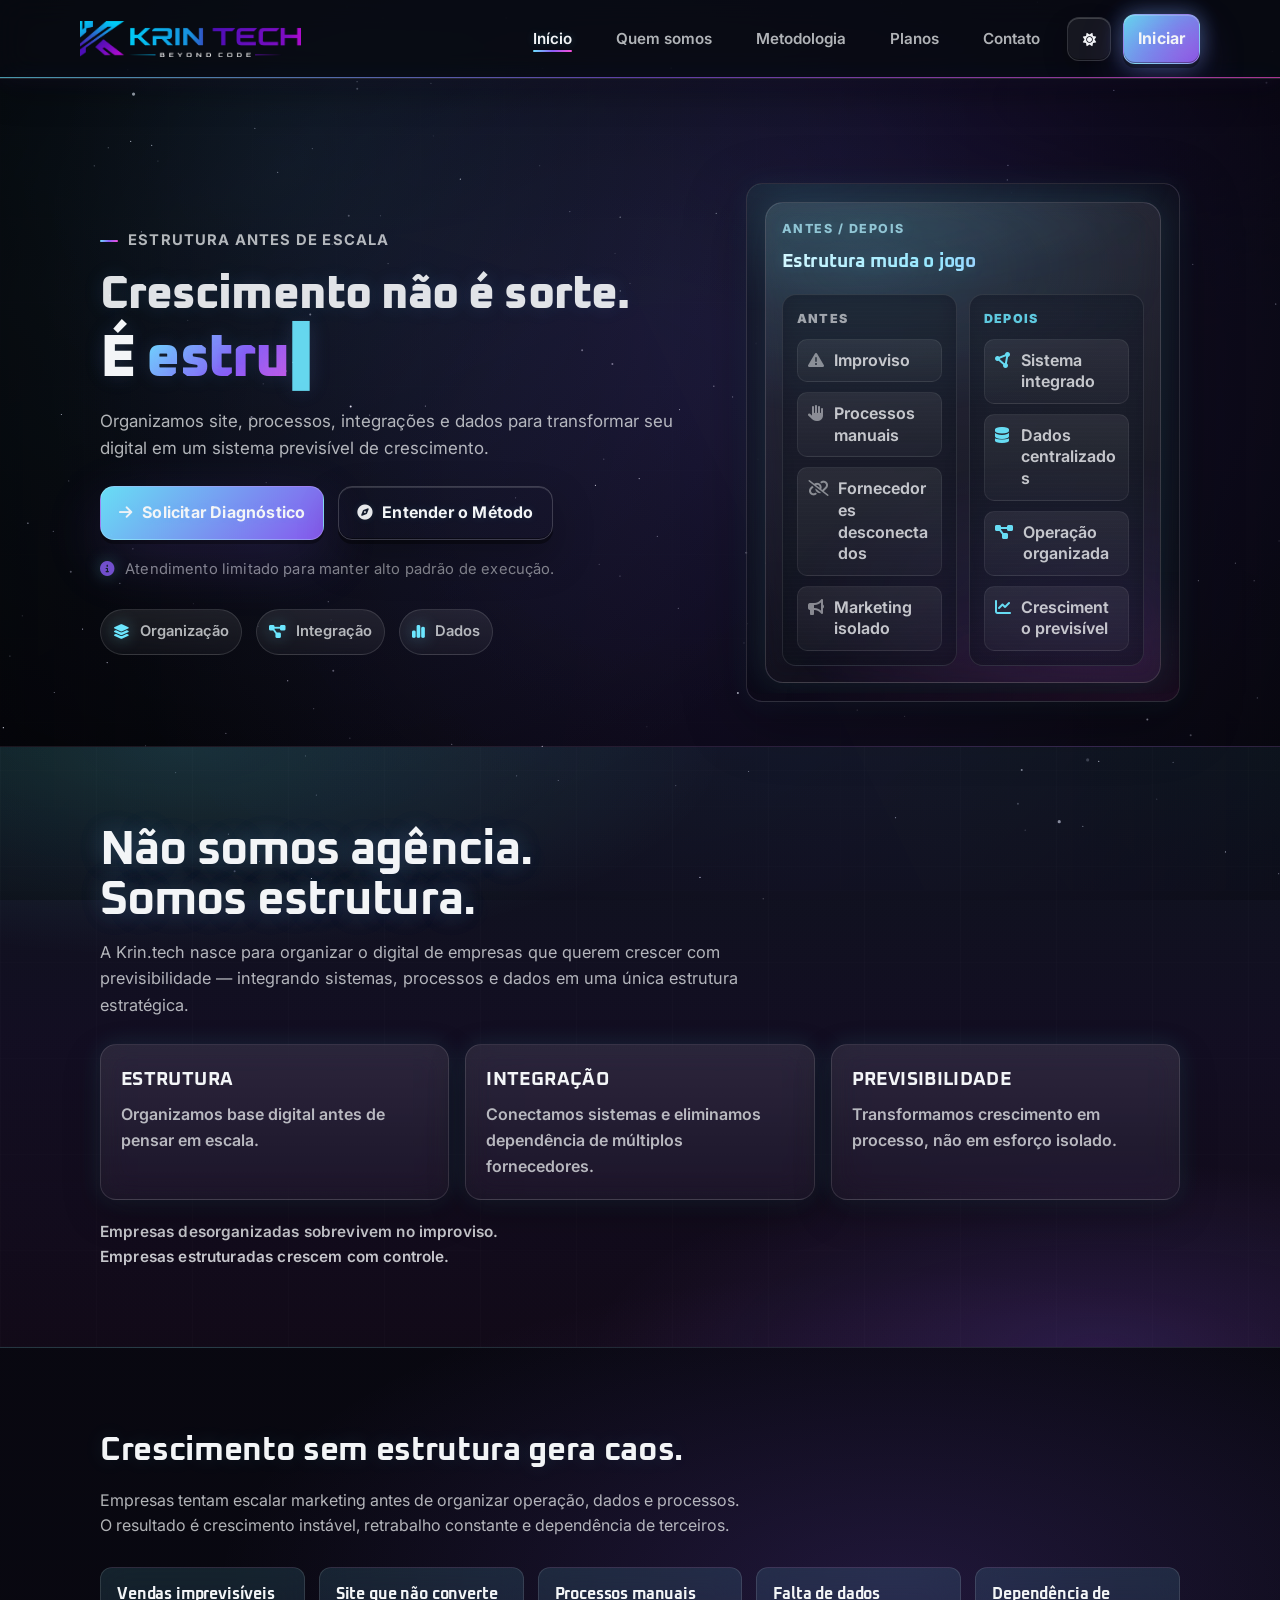
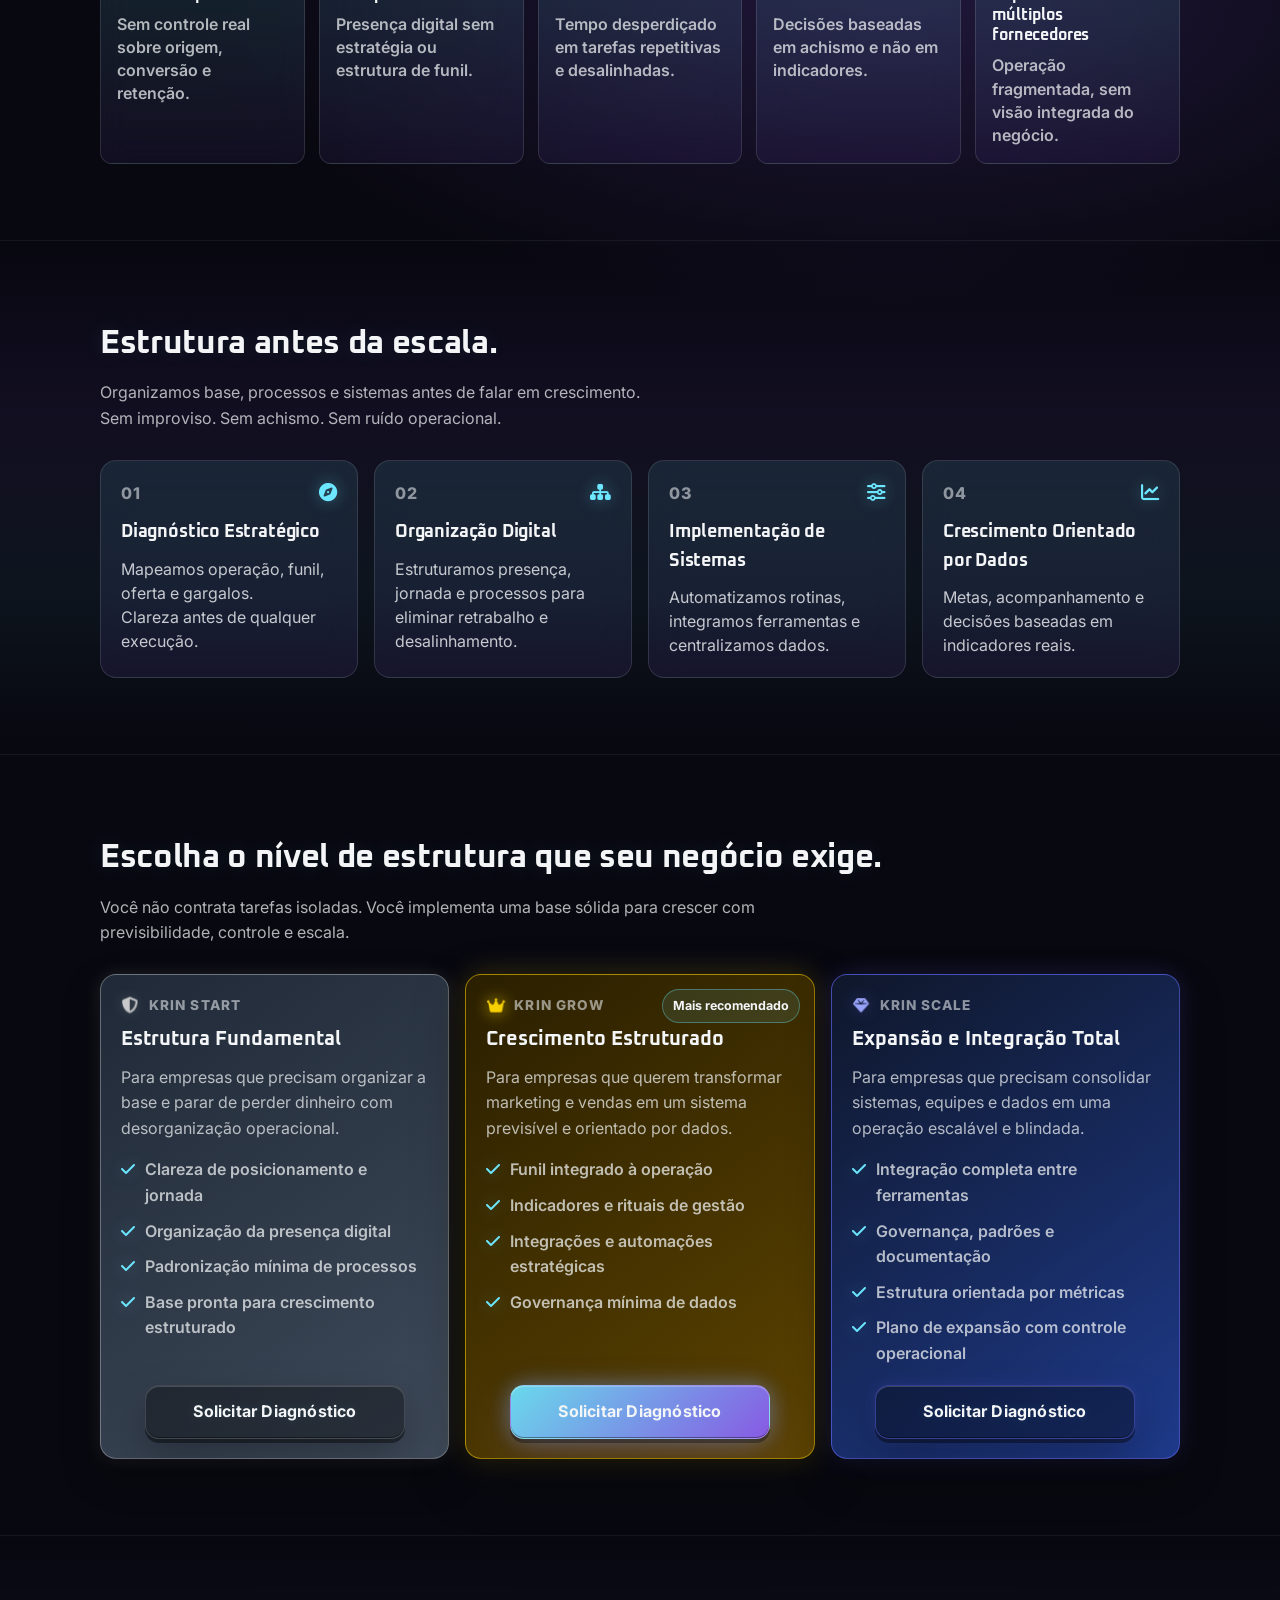
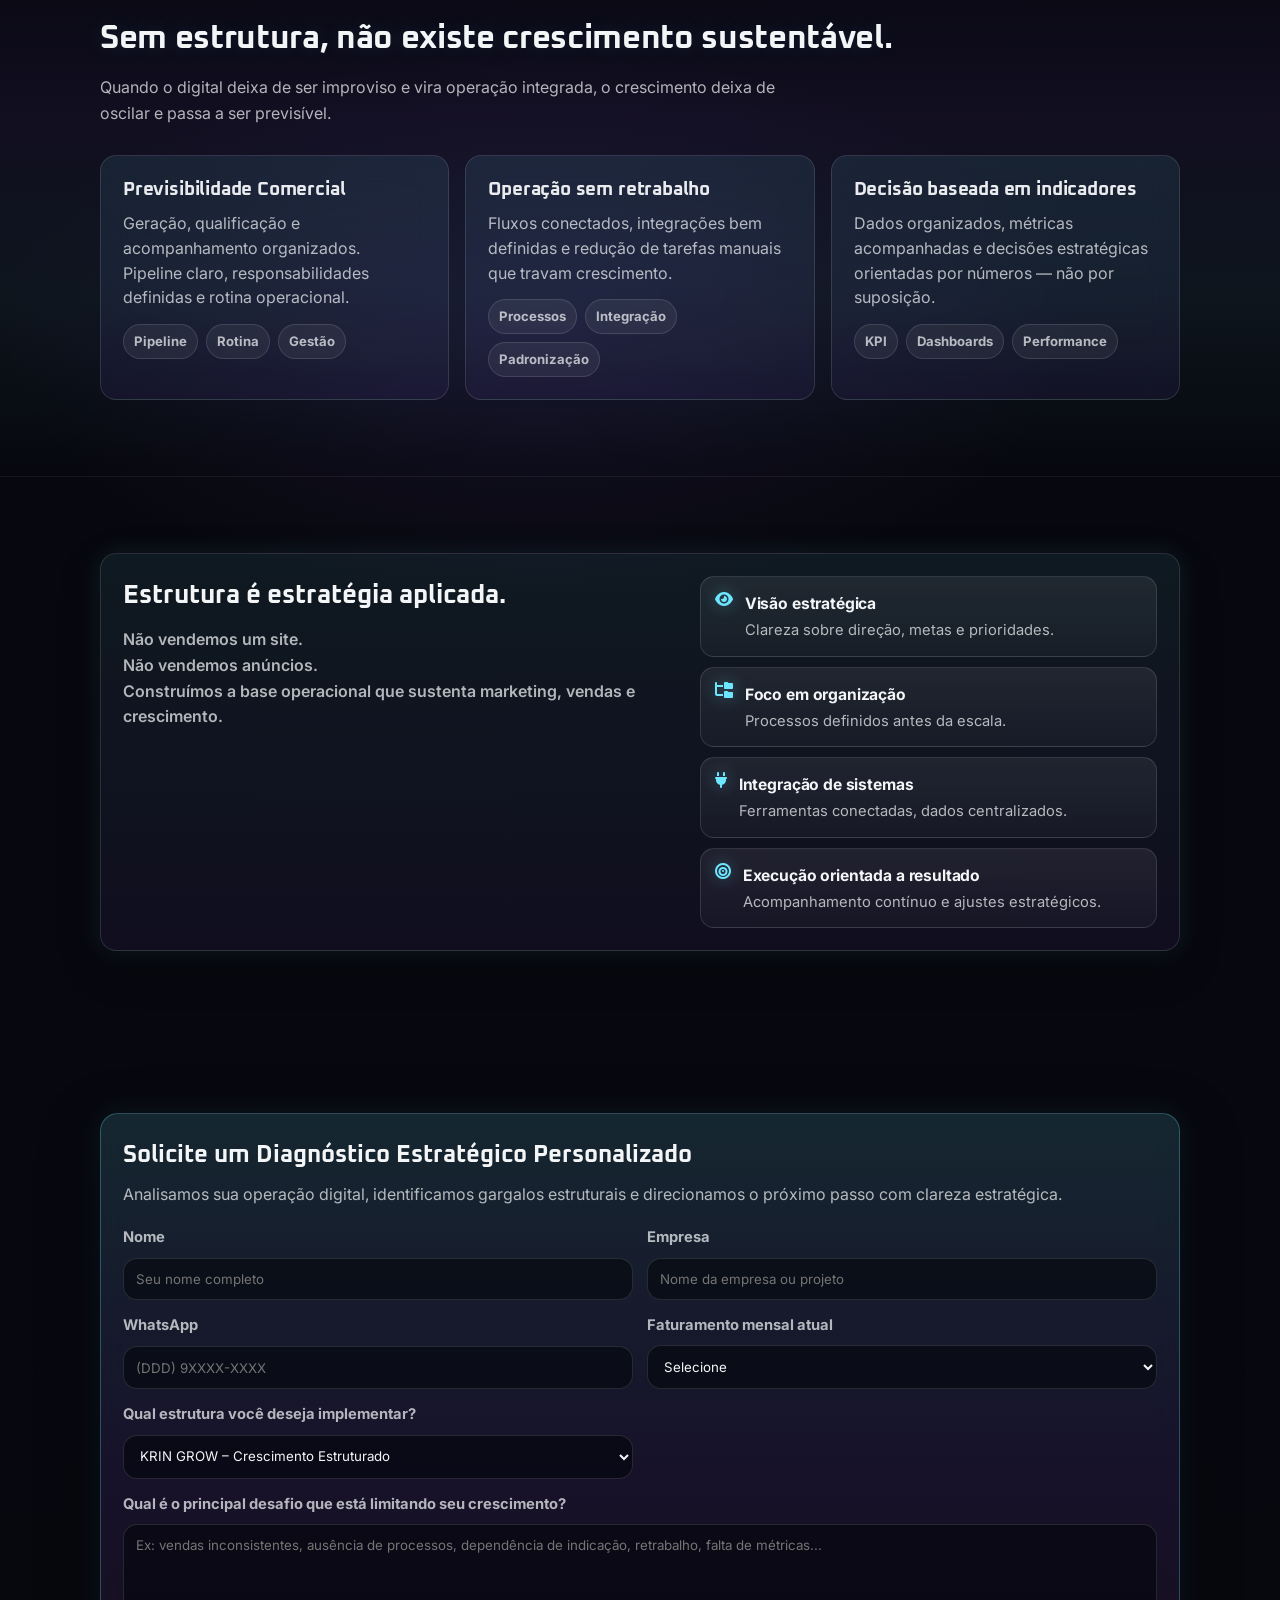
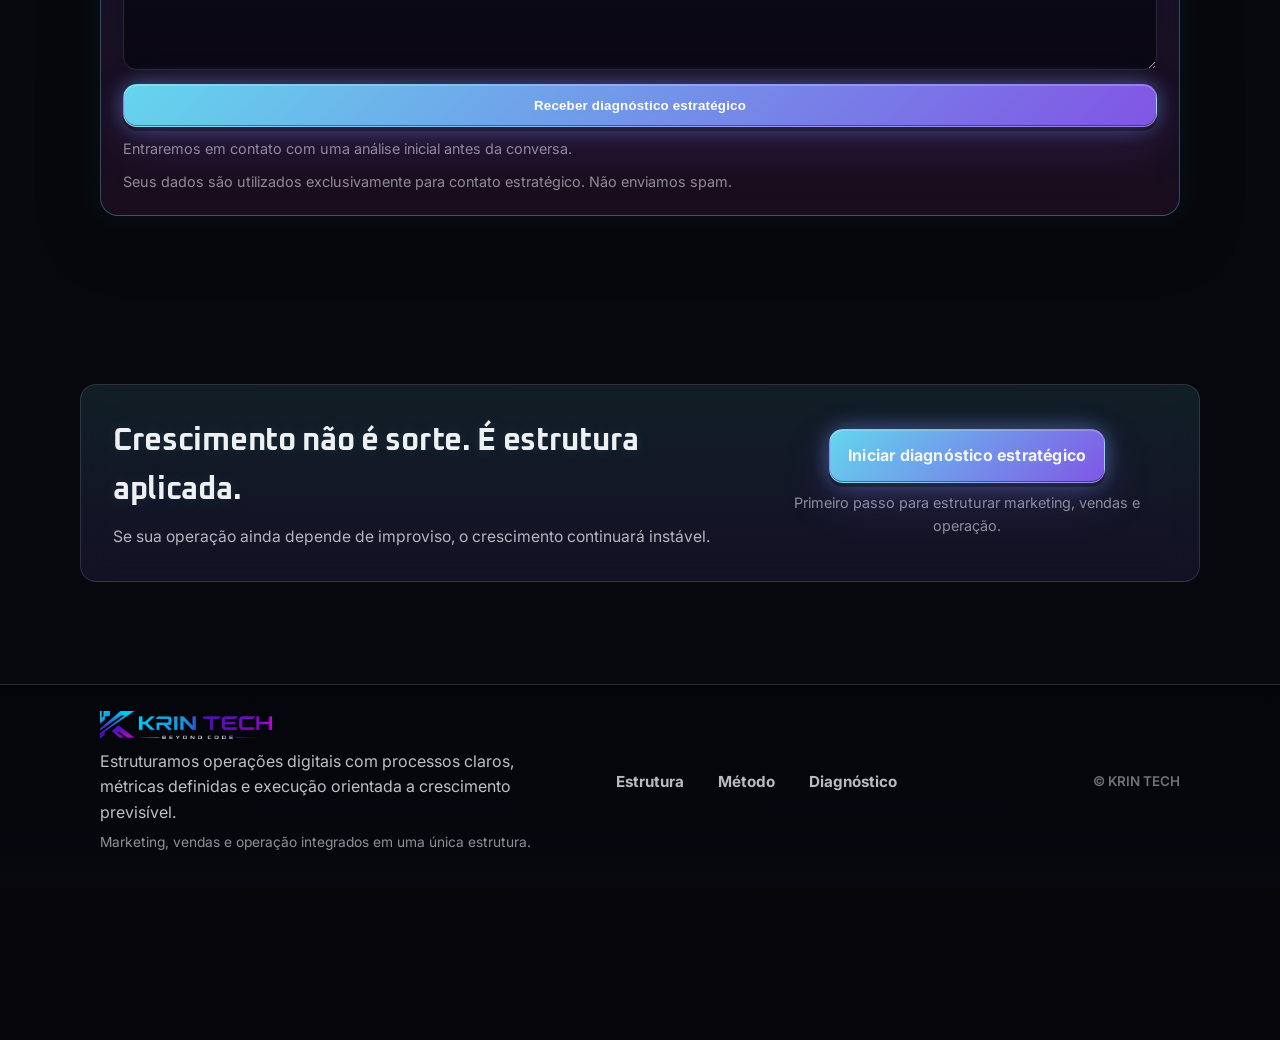
==== commit 01b9590a: "feat: add strategic diagnostic page and form handling - Created diagnostico.html for the strategic d" ====
--- a/index.html
+++ b/index.html
@@ -1,318 +1,28 @@
 <!DOCTYPE html>
-<html lang="en">
+<html lang="pt-BR">
 <head>
     <meta charset="UTF-8">
     <meta name="viewport" content="width=device-width, initial-scale=1.0">
-    <title>Krin Tech | Beyond Code</title>
+    <title>Krin.tech | Estrutura antes de Escala</title>
+    <meta name="description" content="A Krin.tech organiza o digital da sua empresa para gerar crescimento previsível. Estrutura antes de escala.">
+    <meta http-equiv="refresh" content="0; url=home.html">
+
     <link rel="preconnect" href="https://fonts.googleapis.com">
     <link rel="preconnect" href="https://fonts.gstatic.com" crossorigin>
-    <link href="https://fonts.googleapis.com/css2?family=Inter:wght@300;400;600&family=Oxanium:wght@400;600;700;800&display=swap" rel="stylesheet">
-    <link rel="stylesheet" href="https://cdnjs.cloudflare.com/ajax/libs/font-awesome/6.4.0/css/all.min.css">
+    <link href="https://fonts.googleapis.com/css2?family=Inter:wght@300;400;500;600;700&family=Oxanium:wght@500;600;700&display=swap" rel="stylesheet">
     <link rel="stylesheet" href="style.css">
     <link rel="shortcut icon" href="image/KRIN TECH LOGO favicon.png" type="image/x-icon">
 </head>
+
 <body>
-
-    <canvas id="tech-canvas"></canvas>
-
-    <header class="navbar">
-        <div class="container nav-container">
-            <a href="#" class="logo"><img src="image/KRIN TECH LOGO.png" alt="Krin Tech Logo"></a>
-            
-            <nav class="nav-menu">
-                <ul class="nav-links">
-                    <li><a href="#home" data-translate="nav.home">Home</a></li>
-                    <li><a href="#services" data-translate="nav.solutions">Services</a></li>
-                    <li><a href="#projects" data-translate="nav.projects">Projects</a></li>
-                    <li><a href="#about" data-translate="nav.about">About</a></li>
-                    <li><a href="#contact" data-translate="nav.contact">Contact</a></li>
-                </ul>
-            </nav>
-
-            <div class="nav-controls">
-                <button id="theme-toggle" class="control-btn" aria-label="Theme"><i class="fas fa-sun"></i></button>
-
-                <div class="lang-dropdown">
-                    <button class="control-btn" id="lang-btn">EN <i class="fas fa-chevron-down"></i></button>
-                    <div class="lang-menu">
-                        <a href="#" data-lang="en">🇺🇸 EN</a>
-                        <a href="#" data-lang="pt">🇧🇷 PT</a>
-                        <a href="#" data-lang="es">🇪🇸 ES</a>
-                        <a href="#" data-lang="fr">🇫🇷 FR</a>
-                    </div>
-                </div>
-
-                <a href="https://wa.me/5535997209703" target="_blank" class="btn glow-blue nav-cta" data-translate="nav.cta">WhatsApp Me</a>
-            </div>
-            
-            <div class="menu-toggle"><i class="fas fa-bars"></i></div>
+    <main class="section">
+        <div class="container">
+            <h1>Redirecionando…</h1>
+            <p>Se não redirecionar automaticamente, abra: <a class="btn btn-primary" href="home.html">home.html</a></p>
+            <noscript>
+                <p>JavaScript está desativado. Use o link acima.</p>
+            </noscript>
         </div>
-    </header>
-
-    <section id="home" class="hero">
-        <div class="hero-overlay"></div>
-        <div class="container hero-content">
-            <h1 data-translate="hero.title">BEYOND CODE.</h1>
-            <h2><span data-translate="hero.subtitle">DEFINING THE</span> <span class="text-gradient" data-translate="hero.highlight">FUTURE</span>.</h2>
-            <p class="hero-subtitle" data-translate="hero.desc">
-                Bridging the gap between High-End Software and Physical Infrastructure. We provide Full-Stack Development, Farm Automation, and Technical Support.
-            </p>
-            
-            <div class="hero-buttons">
-                <a href="https://wa.me/5535997209703" target="_blank" class="btn glow-blue" data-translate="hero.btn1">Start Project</a>
-                <a href="#services" class="btn glow-purple" data-translate="hero.btn2">Our Services</a>
-            </div>
-        </div>
-    </section>
-
-    <section id="services" class="section-pad">
-        <div class="container">
-            <div class="section-header">
-                <h3 data-translate="solutions.title">OUR EXPERTISE</h3>
-                <div class="line-decorator"></div>
-            </div>
-
-            <div class="cards-grid">
-                <div class="card glass-effect scroll-reveal">
-                    <div class="card-icon"><i class="fas fa-code"></i></div>
-                    <h4 data-translate="solutions.c1.title">Web Development</h4>
-                    <p data-translate="solutions.c1.desc">High-performance websites and applications using React.js, Next.js, and Modern CSS. We build scalable digital products.</p>
-                </div>
-
-                <div class="card glass-effect scroll-reveal">
-                    <div class="card-icon"><i class="fas fa-network-wired"></i></div>
-                    <h4 data-translate="solutions.c2.title">Network & Connectivity</h4>
-                    <p data-translate="solutions.c2.desc">Complete setup of Farm/Office Wi-Fi, VoIP systems, and Starlink integration for remote areas.</p>
-                </div>
-
-                <div class="card glass-effect scroll-reveal">
-                    <div class="card-icon"><i class="fas fa-video"></i></div>
-                    <h4 data-translate="solutions.c3.title">Security Systems</h4>
-                    <p data-translate="solutions.c3.desc">Installation and configuration of CCTV, IP Cameras, and remote monitoring systems for property safety.</p>
-                </div>
-
-                <div class="card glass-effect scroll-reveal">
-                    <div class="card-icon"><i class="fas fa-traffic-light"></i></div>
-                    <h4 data-translate="solutions.c4.title">Gestão de Tráfego</h4>
-                    <p data-translate="solutions.c4.desc">Soluções de gerenciamento e otimização de fluxo de tráfego com tecnologias avançadas.</p>
-                </div>
-
-                <div class="card glass-effect scroll-reveal">
-                    <div class="card-icon"><i class="fas fa-chart-line"></i></div>
-                    <h4 data-translate="solutions.c7.title">Análise de Negócios</h4>
-                    <p data-translate="solutions.c7.desc">Consultoria estratégica e análise profunda de dados para crescimento empresarial.</p>
-                </div>
-
-                <div class="card glass-effect scroll-reveal">
-                    <div class="card-icon"><i class="fas fa-cogs"></i></div>
-                    <h4 data-translate="solutions.c8.title">Análise de Sistemas</h4>
-                    <p data-translate="solutions.c8.desc">Avaliação completa e otimização de sistemas para máxima eficiência operacional.</p>
-                </div>
-
-                <div class="card glass-effect scroll-reveal">
-                    <div class="card-icon"><i class="fas fa-check-circle"></i></div>
-                    <h4 data-translate="solutions.c9.title">Q&A Tester</h4>
-                    <p data-translate="solutions.c9.desc">Testes completos de qualidade e validação de funcionalidades em software e aplicações.</p>
-                </div>
-
-                <div class="card glass-effect scroll-reveal">
-                    <div class="card-icon"><i class="fas fa-laptop-code"></i></div>
-                    <h4 data-translate="solutions.c10.title">Programador</h4>
-                    <p data-translate="solutions.c10.desc">Desenvolvimento customizado de software e aplicações com as melhores práticas de codificação.</p>
-                </div>
-
-                <div class="card glass-effect scroll-reveal">
-                    <div class="card-icon"><i class="fas fa-film"></i></div>
-                    <h4 data-translate="solutions.c11.title">Produção de Audiovisuais</h4>
-                    <p data-translate="solutions.c11.desc">Criação de conteúdo visual de alta qualidade, vídeos e produções multimídia.</p>
-                </div>
-
-                <div class="card glass-effect scroll-reveal">
-                    <div class="card-icon"><i class="fas fa-palette"></i></div>
-                    <h4 data-translate="solutions.c12.title">Art Designer</h4>
-                    <p data-translate="solutions.c12.desc">Design criativo e desenvolvimento de identidade visual para marcas e projetos.</p>
-                </div>
-
-                <div class="card glass-effect scroll-reveal">
-                    <div class="card-icon"><i class="fas fa-wrench"></i></div>
-                    <h4 data-translate="solutions.c13.title">Solução de Problemas</h4>
-                    <p data-translate="solutions.c13.desc">Diagnóstico e resolução rápida de problemas técnicos e operacionais.</p>
-                </div>
-
-                <div class="card glass-effect scroll-reveal">
-                    <div class="card-icon"><i class="fas fa-camera"></i></div>
-                    <h4 data-translate="solutions.c14.title">Fotografia</h4>
-                    <p data-translate="solutions.c14.desc">Serviços profissionais de fotografia para eventos, produtos e conteúdo digital.</p>
-                </div>
-
-                <div class="card glass-effect scroll-reveal">
-                    <div class="card-icon"><i class="fas fa-server"></i></div>
-                    <h4 data-translate="solutions.c15.title">Infraestrutura de Hardwares</h4>
-                    <p data-translate="solutions.c15.desc">Planejamento, instalação e manutenção completa de infraestrutura de hardwares.</p>
-                </div>
-
-                <div class="card glass-effect scroll-reveal">
-                    <div class="card-icon"><i class="fas fa-robot"></i></div>
-                    <h4 data-translate="solutions.c5.title">Process Automation</h4>
-                    <p data-translate="solutions.c5.desc">Custom scripts and bots to automate daily tasks, data entry, and job applications.</p>
-                </div>
-
-                <div class="card glass-effect scroll-reveal">
-                    <div class="card-icon"><i class="fas fa-tasks"></i></div>
-                    <h4 data-translate="solutions.c6.title">Management Systems</h4>
-                    <p data-translate="solutions.c6.desc">Implementation and support for ERPs and inventory control systems for Farms and Businesses.</p>
-                </div>
-            </div>
-        </div>
-    </section>
-
-    <section id="projects" class="section-pad">
-        <div class="container">
-            <div class="section-header">
-                <h3 data-translate="projects.title">OUR PROJECTS</h3>
-                <div class="line-decorator"></div>
-            </div>
-
-            <div class="carousel-container">
-                <div class="carousel-wrapper">
-                    <div class="carousel-slides">
-                        <!-- Projeto 1: iMenuFlow -->
-                        <div class="carousel-slide active">
-                            <div class="project-showcase glass-effect">
-                                <div class="project-frame">
-                                    <div class="frame-header">
-                                        <div class="frame-dots">
-                                            <span></span><span></span><span></span>
-                                        </div>
-                                        <div class="frame-url">imenuflow.krin.tech</div>
-                                        <a href="https://imenuflow.krin.tech/" target="_blank" class="frame-external">
-                                            <i class="fas fa-external-link-alt"></i>
-                                        </a>
-                                    </div>
-                                    <div class="frame-content">
-                                        <iframe src="https://imenuflow.krin.tech/" frameborder="0" loading="lazy"></iframe>
-                                    </div>
-                                </div>
-                                <div class="project-info">
-                                    <h4>iMenuFlow</h4>
-                                    <div class="project-tags">
-                                        <span class="tag">React.js</span>
-                                        <span class="tag">Next.js</span>
-                                        <span class="tag">Web App</span>
-                                    </div>
-                                    <p data-translate="projects.p1.desc">Complete digital menu system for restaurants with real-time order management and modern interface.</p>
-                                    <a href="https://imenuflow.krin.tech/" target="_blank" class="btn glow-purple">
-                                        <span data-translate="projects.viewProject">View Project</span> <i class="fas fa-arrow-right"></i>
-                                    </a>
-                                </div>
-                            </div>
-                        </div>
-                    </div>
-                </div>
-
-                <!-- Controles do Carrossel -->
-                <button class="carousel-btn prev" aria-label="Previous">
-                    <i class="fas fa-chevron-left"></i>
-                </button>
-                <button class="carousel-btn next" aria-label="Next">
-                    <i class="fas fa-chevron-right"></i>
-                </button>
-
-                <!-- Indicadores -->
-                <div class="carousel-indicators">
-                    <button class="indicator active" data-slide="0"></button>
-                </div>
-            </div>
-        </div>
-    </section>
-
-    <section id="about" class="innovation-section section-pad">
-        <div class="innovation-bg"></div>
-        <div class="container innovation-content scroll-reveal">
-            <h3><span data-translate="innov.title1">THE HYBRID</span> <span class="highlight" data-translate="innov.title2">WORKER</span></h3>
-            <p data-translate="innov.desc">Krin Tech is not just a software house. We are hands-on problem solvers. From coding complex algorithms to fixing physical hardware on-site, we deliver complete technical solutions.</p>
-        </div>
-    </section>
-
-    <section id="contact" class="cta-section">
-        <div class="container cta-container scroll-reveal">
-            <h2><span data-translate="cta.title">Have a project or problem?</span> <span class="text-gradient" data-translate="cta.highlight">Let's Fix It.</span></h2>
-            <p data-translate="cta.desc">Software or Hardware, we are ready.</p>
-            <a href="https://wa.me/5535997209703" target="_blank" class="btn glow-blue" style="font-size: 1.2rem;" data-translate="cta.btn">Contact via WhatsApp</a>
-        </div>
-    </section>
-
-    <footer>
-        <div class="container">
-            <div class="footer-grid">
-                
-                <div class="footer-col brand-col">
-                    <a href="#" class="logo footer-logo">
-                        <img src="image/KRIN TECH LOGO.png" alt="Krin Tech Logo">
-                    </a>
-                    <p class="footer-desc" data-translate="hero.desc">
-                        Bridging the gap between High-End Software and Physical Infrastructure.
-                    </p>
-                    <div class="footer-social">
-                        <a href="https://linkedin.com/in/yancue" target="_blank"><i class="fab fa-linkedin-in"></i></a>
-                        <a href="https://github.com/YanzinhoCaue" target="_blank"><i class="fab fa-github"></i></a>
-                        <a href="https://wa.me/5535997209703" target="_blank"><i class="fab fa-whatsapp"></i></a>
-                    </div>
-                </div>
-
-                <div class="footer-col">
-                    <h4 class="footer-title">Company</h4>
-                    <ul class="footer-links-list">
-                        <li><a href="#home" data-translate="nav.home">Home</a></li>
-                        <li><a href="#about" data-translate="nav.about">About Us</a></li>
-                        <li><a href="#services" data-translate="nav.solutions">Services</a></li>
-                        <li><a href="#projects" data-translate="nav.projects">Projects</a></li>
-                        <li><a href="#contact" data-translate="nav.contact">Contact</a></li>
-                    </ul>
-                </div>
-
-                <div class="footer-col">
-                    <h4 class="footer-title">Solutions</h4>
-                    <ul class="footer-links-list">
-                        <li><a href="#services">Web Development</a></li>
-                        <li><a href="#services">Farm Automation</a></li>
-                        <li><a href="#services">Security Systems</a></li>
-                        <li><a href="#services">Solar Tech</a></li>
-                    </ul>
-                </div>
-
-                <div class="footer-col contact-col">
-                    <h4 class="footer-title">Get in Touch</h4>
-                    <ul class="contact-list">
-                        <li>
-                            <i class="fas fa-map-marker-alt"></i>
-                            <span>Elói Mendes, MG - Brazil</span>
-                        </li>
-                        <li>
-                            <i class="fas fa-envelope"></i>
-                            <span>contact@krintech.com</span>
-                        </li>
-                        <li>
-                            <a href="https://wa.me/5535997209703" target="_blank" class="whatsapp-link">
-                                <i class="fab fa-whatsapp"></i>
-                                <span>+55 (35) 99720-9703</span>
-                            </a>
-                        </li>
-                    </ul>
-                </div>
-
-            </div>
-
-            <div class="footer-bottom">
-                <p>&copy; 2024 Krin Tech Solutions. Developed by <span class="highlight">Yan Cauê</span>.</p>
-                <div class="legal-links">
-                    <a href="#">Privacy Policy</a>
-                    <a href="#">Terms of Service</a>
-                </div>
-            </div>
-        </div>
-    </footer>
-
-    <script src="script.js"></script>
+    </main>
 </body>
-</html>+</html>
--- a/style.css
+++ b/style.css
@@ -1,805 +1,2239 @@
-/* --- Variables & Reset --- */
+/* Krin.tech — Degradê azul/roxo + glass */
+
 :root {
-    /* DARK THEME (DEFAULT) */
-    --bg-dark: #0A0A0F;
-    --bg-secondary: #16161d;
-    --text-main: #F5F7FA;
-    --text-muted: #A0A0B0;
-    --glass-bg: rgba(20, 20, 30, 0.7);
-    --glass-border: rgba(255, 255, 255, 0.08);
-    
-    /* SHARED NEON COLORS */
-    --neon-blue: #00E5FF;
-    --neon-purple: #bc13fe;
-    --neon-green: #0aff0a;
-    
-    /* BUTTON DEPTH COLORS (DARK) */
-    --btn-border-blue: #00b8cc;
-    --btn-border-purple: #9d0fe0;
-    
-    --font-heading: 'Oxanium', cursive;
-    --font-body: 'Inter', sans-serif;
-    --gradient-main: linear-gradient(135deg, var(--neon-blue), var(--neon-purple));
-    --header-border: linear-gradient(90deg, transparent, var(--neon-blue), var(--neon-purple), transparent);
-    
-    --transition: all 0.2s cubic-bezier(0.4, 0, 0.2, 1);
-}
-
-/* LIGHT THEME OVERRIDES (High Contrast) */
+    --bg: #05050a;
+    --surface: rgba(255, 255, 255, 0.06);
+    --surface-strong: rgba(255, 255, 255, 0.09);
+    --border: rgba(255, 255, 255, 0.12);
+    --text: #f3f5f7;
+    --muted: rgba(243, 245, 247, 0.72);
+    --muted-2: rgba(243, 245, 247, 0.55);
+
+    --accent: #6ce7ff;   /* azul */
+    --accent-2: #8b5cf6; /* roxo */
+    --accent-3: #ff4fd8; /* magenta cyber */
+    --neon-cyan: 0 0 22px rgba(108, 231, 255, 0.28);
+    --neon-purple: 0 0 24px rgba(139, 92, 246, 0.24);
+    --neon-pink: 0 0 18px rgba(255, 79, 216, 0.20);
+    --neon-cyan-strong: 0 0 34px rgba(108, 231, 255, 0.44);
+    --neon-purple-strong: 0 0 36px rgba(139, 92, 246, 0.36);
+    --neon-pink-strong: 0 0 32px rgba(255, 79, 216, 0.32);
+
+    --gradient-accent: linear-gradient(135deg, var(--accent), var(--accent-2), var(--accent-3));
+    --gradient-accent-soft: linear-gradient(135deg, rgba(108, 231, 255, 0.22), rgba(139, 92, 246, 0.22), rgba(255, 79, 216, 0.2));
+
+    --btn-depth: 4px;
+
+    --shadow: 0 18px 60px rgba(0, 0, 0, 0.35), 0 0 28px rgba(108, 231, 255, 0.08);
+    --radius: 16px;
+    --radius-sm: 12px;
+
+    --container: 1120px;
+    --font: 'Inter', system-ui, -apple-system, Segoe UI, Roboto, Arial, sans-serif;
+    --font-heading: 'Oxanium', 'Inter', system-ui, sans-serif;
+}
+
 [data-theme="light"] {
-    --bg-dark: #EAECEF; 
-    --bg-secondary: #FFFFFF;
-    --text-main: #050505;
-    --text-muted: #333333;
-    --glass-bg: rgba(255, 255, 255, 0.85);
-    --glass-border: rgba(0, 0, 0, 0.15);
-    
-    --neon-blue: #007cc7;
-    --neon-purple: #6a00a0;
-    --btn-border-blue: #005c94;
-    --btn-border-purple: #4b0070;
-}
-
-* { margin: 0; padding: 0; box-sizing: border-box; }
+    --bg: #f5f6f8;
+    --surface: rgba(0, 0, 0, 0.04);
+    --surface-strong: rgba(0, 0, 0, 0.06);
+    --border: rgba(0, 0, 0, 0.12);
+    --text: #0b0d12;
+    --muted: rgba(11, 13, 18, 0.72);
+    --muted-2: rgba(11, 13, 18, 0.55);
+    --shadow: 0 18px 60px rgba(0, 0, 0, 0.10);
+}
+
+* { box-sizing: border-box; }
 html { scroll-behavior: smooth; }
+#metodologia { scroll-margin-top: 100px; }
 body {
-    background-color: var(--bg-dark); color: var(--text-main); font-family: var(--font-body);
-    overflow-x: hidden; line-height: 1.6; transition: background-color 0.3s ease, color 0.3s ease;
-}
-a { text-decoration: none; color: inherit; transition: var(--transition); }
-ul { list-style: none; }
-
-/* --- Typography --- */
-h1, h2, h3, h4, .logo, .btn, .footer-title { font-family: var(--font-heading); text-transform: uppercase; }
-.text-gradient {
-    background: var(--gradient-main); -webkit-background-clip: text; -webkit-text-fill-color: transparent; font-weight: 800;
-}
-.highlight { color: var(--neon-blue); }
-
-/* --- Components --- */
-.container { max-width: 1200px; margin: 0 auto; padding: 0 20px; }
-
-/* --- BOTÕES 3D (AUTORELEVO) --- */
+    margin: 0;
+    background:
+        radial-gradient(1100px 520px at 70% 28%, rgba(139, 92, 246, 0.18), transparent 62%),
+        radial-gradient(900px 460px at 42% 62%, rgba(139, 92, 246, 0.10), transparent 60%),
+        radial-gradient(900px 420px at 18% 10%, rgba(108, 231, 255, 0.08), transparent 62%),
+        linear-gradient(180deg, rgba(139, 92, 246, 0.03), rgba(108, 231, 255, 0.015)),
+        var(--bg);
+    color: var(--text);
+    font-family: var(--font);
+    line-height: 1.6;
+    text-shadow: 0 0 0 rgba(0, 0, 0, 0);
+}
+
+/* Canvas do universo */
+#space-canvas {
+    position: fixed;
+    inset: 0;
+    width: 100vw;
+    height: 100vh;
+    z-index: -3;
+    pointer-events: none;
+}
+
+/* overlays (degradê azul + roxo bem evidente) */
+body::before {
+    content: "";
+    position: fixed;
+    inset: 0;
+    pointer-events: none;
+    z-index: -1;
+    opacity: 0.34;
+    background:
+        radial-gradient(900px 420px at 18% 0%, rgba(108, 231, 255, 0.14), transparent 62%),
+        radial-gradient(900px 420px at 86% 12%, rgba(139, 92, 246, 0.22), transparent 58%),
+        conic-gradient(from 220deg at 50% 35%, rgba(139, 92, 246, 0.16), rgba(108, 231, 255, 0.10), rgba(139, 92, 246, 0.16)),
+        linear-gradient(to right, rgba(108, 231, 255, 0.06), transparent 18%, transparent 82%, rgba(139, 92, 246, 0.06)),
+        repeating-linear-gradient(90deg, rgba(255,255,255,0.04) 0 1px, transparent 1px 84px),
+        repeating-linear-gradient(0deg, rgba(255,255,255,0.035) 0 1px, transparent 1px 84px);
+    mix-blend-mode: overlay;
+    animation: grid-drift 9s ease-in-out infinite;
+}
+
+body::after {
+    content: "";
+    position: fixed;
+    inset: 0;
+    pointer-events: none;
+    z-index: -1;
+    opacity: 0.14;
+    background: repeating-linear-gradient(180deg, rgba(255,255,255,0.025) 0 1px, transparent 1px 6px);
+    animation: scan-drift 6s ease-in-out infinite;
+}
+
+html.hud-space-sync body::before {
+    opacity: 0.52;
+    filter: saturate(1.45) brightness(1.2);
+}
+
+html.hud-space-sync body::after {
+    opacity: 0.24;
+}
+
+html.hud-space-sync .site-header::after {
+    opacity: 1;
+    box-shadow: var(--neon-cyan-strong), var(--neon-pink-strong);
+}
+
+html.hud-space-sync .hud-glitch-target {
+    filter: saturate(1.18) brightness(1.08);
+}
+
+html.hud-space-sync--weak body::before {
+    opacity: 0.42;
+    filter: saturate(1.25) brightness(1.1);
+}
+
+html.hud-space-sync--weak body::after {
+    opacity: 0.18;
+}
+
+html.hud-space-sync--weak .site-header::after {
+    opacity: 0.88;
+    box-shadow: var(--neon-cyan), var(--neon-purple);
+}
+
+html.hud-space-sync--medium body::before {
+    opacity: 0.52;
+    filter: saturate(1.45) brightness(1.2);
+}
+
+html.hud-space-sync--medium body::after {
+    opacity: 0.24;
+}
+
+html.hud-space-sync--medium .site-header::after {
+    opacity: 1;
+    box-shadow: var(--neon-cyan-strong), var(--neon-pink-strong);
+}
+
+html.hud-space-sync--strong body::before {
+    opacity: 0.66;
+    filter: saturate(1.7) brightness(1.32);
+}
+
+html.hud-space-sync--strong body::after {
+    opacity: 0.32;
+}
+
+html.hud-space-sync--strong .site-header::after {
+    opacity: 1;
+    box-shadow: var(--neon-cyan-strong), var(--neon-purple-strong), var(--neon-pink-strong);
+}
+
+html.hud-space-sync--strong .hud-glitch-target {
+    filter: saturate(1.34) brightness(1.16);
+}
+
+body::selection {
+    background: rgba(108, 231, 255, 0.28);
+}
+
+@keyframes grid-drift {
+    0%, 100% { transform: translate3d(0, 0, 0); opacity: 0.58; }
+    50% { transform: translate3d(0, -10px, 0); opacity: 0.70; }
+}
+
+@keyframes scan-drift {
+    0%, 100% { opacity: 0.10; }
+    50% { opacity: 0.14; }
+}
+
+h1, h2, h3 { font-family: var(--font-heading); }
+img { max-width: 100%; display: block; }
+a { color: inherit; text-decoration: none; }
+
+.container {
+    max-width: var(--container);
+    margin: 0 auto;
+    padding: 0 20px;
+}
+
+/* ===== Botões ===== */
 .btn {
-    display: inline-block;
-    padding: 14px 32px;
+    display: inline-flex;
+    align-items: center;
+    justify-content: center;
+    gap: 10px;
+    padding: 13px 18px;
+    border-radius: 14px;
+    border: 1px solid rgba(255, 255, 255, 0.14);
     font-weight: 700;
-    letter-spacing: 1px;
-    border-radius: 6px;
+    letter-spacing: 0.2px;
     cursor: pointer;
     position: relative;
+    isolation: isolate;
     overflow: hidden;
-    transition: var(--transition);
-    text-align: center;
-    border: none;
     transform: translateY(0);
-}
+    box-shadow:
+        0 var(--btn-depth) 0 rgba(0, 0, 0, 0.38),
+        0 18px 40px rgba(0, 0, 0, 0.28),
+        inset 0 1px 0 rgba(255, 255, 255, 0.24),
+        inset 0 -1px 0 rgba(0, 0, 0, 0.40);
+    transition: transform 0.18s ease, background 0.2s ease, border-color 0.2s ease, box-shadow 0.18s ease;
+    text-shadow: 0 0 10px rgba(108, 231, 255, 0.12);
+}
+
+.btn::before {
+    content: "";
+    position: absolute;
+    inset: 0;
+    border-radius: inherit;
+    background: linear-gradient(105deg,
+        transparent 0%,
+        rgba(255, 255, 255, 0.00) 35%,
+        rgba(255, 255, 255, 0.22) 45%,
+        rgba(255, 255, 255, 0.00) 55%,
+        transparent 100%
+    );
+    opacity: 0;
+    transform: translateX(-130%) skewX(-14deg);
+    transition: opacity 0.18s ease;
+    pointer-events: none;
+}
+
+.btn::after {
+    content: "";
+    position: absolute;
+    inset: -1px;
+    border-radius: inherit;
+    background: var(--gradient-accent);
+    opacity: 0.0;
+    filter: blur(10px);
+    transition: opacity 0.18s ease;
+    z-index: -2;
+}
+
+.btn:hover {
+    transform: translateY(-2px);
+    box-shadow:
+        0 calc(var(--btn-depth) + 1px) 0 rgba(0, 0, 0, 0.34),
+        0 22px 55px rgba(0, 0, 0, 0.35),
+        var(--neon-cyan-strong),
+        var(--neon-purple-strong),
+        inset 0 1px 0 rgba(255, 255, 255, 0.28),
+        inset 0 -1px 0 rgba(0, 0, 0, 0.42);
+}
+
+.btn:hover::before {
+    opacity: 1;
+    animation: btn-shine 0.85s ease-out 1;
+}
+.btn:hover::after { opacity: 0.35; }
 
 .btn:active {
-    transform: translateY(3px);
-    box-shadow: none !important;
-    border-bottom-width: 0 !important;
-    margin-top: 3px;
-}
-
-.glow-blue {
-    background: rgba(0, 229, 255, 0.1);
-    color: var(--neon-blue);
-    border: 1px solid var(--neon-blue);
-    border-bottom: 4px solid var(--btn-border-blue);
-    box-shadow: 0 4px 10px rgba(0, 229, 255, 0.15);
-}
-.glow-blue:hover {
-    background: var(--neon-blue);
-    color: #000;
-    border-color: var(--neon-blue);
-    border-bottom-color: #005f6b;
-    box-shadow: 0 0 25px rgba(0, 229, 255, 0.6);
-}
-
-.glow-purple {
-    background: rgba(188, 19, 254, 0.1);
-    color: var(--neon-purple);
-    border: 1px solid var(--neon-purple);
-    border-bottom: 4px solid var(--btn-border-purple);
-    box-shadow: 0 4px 10px rgba(188, 19, 254, 0.15);
-}
-.glow-purple:hover {
-    background: var(--neon-purple);
-    color: #fff;
-    border-color: var(--neon-purple);
-    border-bottom-color: #4b0070;
-    box-shadow: 0 0 25px rgba(188, 19, 254, 0.6);
-}
-
-.glass-effect {
-    background: var(--glass-bg); 
-    backdrop-filter: blur(12px); 
-    border: 1px solid var(--glass-border);
-    box-shadow: 0 8px 32px 0 rgba(0, 0, 0, 0.2);
-}
-
-/* --- HEADER --- */
-.navbar {
-    position: fixed; top: 0; width: 100%; z-index: 1000;
-    background: rgba(10, 10, 15, 0.95);
-    backdrop-filter: blur(20px);
-    padding: 15px 0;
-    border-bottom: 2px solid transparent;
-    border-image: var(--header-border) 1;
-}
-
-[data-theme="light"] .navbar { 
-    background: rgba(255, 255, 255, 0.98); 
-    box-shadow: 0 2px 20px rgba(0,0,0,0.05);
-}
-
-.nav-container { display: flex; justify-content: space-between; align-items: center; }
-
-/* FIX DA LOGO NO HEADER */
-.logo { display: flex; align-items: center; }
-.logo img { height: 35px; width: auto; object-fit: contain; display: block; }
-
-.nav-links { display: flex; gap: 35px; }
-.nav-links a { 
-    font-size: 0.95rem; color: var(--text-muted); font-weight: 600; 
-    position: relative; padding-bottom: 5px;
-}
-.nav-links a::after {
-    content: ''; position: absolute; width: 0; height: 2px; bottom: 0; left: 0;
-    background: var(--neon-blue); transition: 0.3s;
-}
-.nav-links a:hover { color: var(--text-main); }
-.nav-links a:hover::after { width: 100%; }
-
-.nav-controls { display: flex; align-items: center; gap: 20px; }
-
-.control-btn {
-    background: var(--bg-secondary); 
-    border: 1px solid var(--glass-border); 
-    color: var(--text-main);
-    width: 42px; height: 42px; border-radius: 8px;
-    cursor: pointer; display: flex; align-items: center; justify-content: center;
-    box-shadow: 0 2px 5px rgba(0,0,0,0.1);
-    transition: 0.3s;
-}
-.control-btn:hover { 
-    border-color: var(--neon-blue); color: var(--neon-blue); transform: translateY(-2px);
-}
-
-/* Lang Dropdown */
-.lang-dropdown { position: relative; }
-#lang-btn { width: auto; padding: 0 15px; gap: 8px; font-weight: bold; }
-.lang-menu {
-    position: absolute; top: 120%; right: 0; background: var(--bg-secondary);
-    border: 1px solid var(--glass-border); border-radius: 8px;
-    display: flex; flex-direction: column; min-width: 140px;
-    opacity: 0; pointer-events: none; transform: translateY(-10px); transition: 0.3s;
-    box-shadow: 0 15px 40px rgba(0,0,0,0.4); z-index: 1001;
-}
-.lang-dropdown:hover .lang-menu { opacity: 1; pointer-events: auto; transform: translateY(0); }
-.lang-menu a {
-    padding: 12px 20px; font-size: 0.9rem; color: var(--text-main); font-weight: 500;
-    display: block; border-bottom: 1px solid var(--glass-border);
-}
-.lang-menu a:hover { background: rgba(0, 229, 255, 0.1); color: var(--neon-blue); }
-
-.menu-toggle { display: none; font-size: 1.8rem; cursor: pointer; color: var(--text-main); }
-
-/* --- SECTIONS --- */
-#tech-canvas { position: fixed; top: 0; left: 0; width: 100%; height: 100%; z-index: -1; pointer-events: none; opacity: 0.6; }
-
-.hero { height: 100vh; display: flex; align-items: center; position: relative; padding-top: 80px; }
-.hero-overlay {
-    position: absolute; top: 0; left: 0; width: 100%; height: 100%;
-    background-image: linear-gradient(var(--glass-border) 1px, transparent 1px), linear-gradient(90deg, var(--glass-border) 1px, transparent 1px);
-    background-size: 60px 60px; mask-image: linear-gradient(to bottom, black 20%, transparent 100%); z-index: -1;
-}
-.hero-content { max-width: 900px; z-index: 1; }
-.hero h1 { 
-    font-size: 5rem; line-height: 1; margin-bottom: 15px; letter-spacing: -3px; 
-    color: var(--text-main); text-shadow: 0 0 30px rgba(0, 229, 255, 0.15);
-}
-.hero h2 { font-size: 2.8rem; color: var(--text-main); margin-bottom: 25px; letter-spacing: 1px; }
-.hero-subtitle { font-size: 1.25rem; color: var(--text-muted); margin-bottom: 50px; max-width: 650px; line-height: 1.7; font-weight: 400; }
-.hero-buttons { display: flex; gap: 25px; }
-
-.section-pad { padding: 120px 0; }
-.section-header { text-align: center; margin-bottom: 80px; }
-.section-header h3 { font-size: 2.8rem; margin-bottom: 20px; color: var(--text-main); letter-spacing: 2px; }
-.line-decorator { width: 80px; height: 5px; background: var(--gradient-main); margin: 0 auto; border-radius: 2px; }
-
-/* CARDS */
-.cards-grid { display: grid; grid-template-columns: repeat(auto-fit, minmax(340px, 1fr)); gap: 40px; }
-.card { 
-    padding: 50px 40px; border-radius: 12px; transition: var(--transition); position: relative; overflow: hidden; 
-}
-.card::before {
-    content: '';
+    transform: translateY(2px);
+    box-shadow:
+        0 0 0 rgba(0, 0, 0, 0.0),
+        0 10px 26px rgba(0, 0, 0, 0.25),
+        inset 0 1px 0 rgba(255, 255, 255, 0.18),
+        inset 0 -1px 0 rgba(0, 0, 0, 0.46);
+}
+
+@keyframes btn-shine {
+    to {
+        transform: translateX(130%) skewX(-14deg);
+    }
+}
+
+.btn-primary {
+    /* sem "glass": preenchimento mais sólido */
+    background: linear-gradient(135deg, rgba(108, 231, 255, 0.92), rgba(139, 92, 246, 0.92));
+    border-color: rgba(255, 255, 255, 0.20);
+    box-shadow:
+        0 var(--btn-depth) 0 rgba(0, 0, 0, 0.34),
+        0 18px 50px rgba(139, 92, 246, 0.18),
+        var(--neon-cyan),
+        var(--neon-purple),
+        inset 0 1px 0 rgba(255, 255, 255, 0.22),
+        inset 0 -1px 0 rgba(0, 0, 0, 0.40);
+}
+
+.btn-primary:hover {
+    background: linear-gradient(135deg, rgba(108, 231, 255, 0.98), rgba(139, 92, 246, 0.98));
+    border-color: rgba(255, 255, 255, 0.26);
+    box-shadow:
+        0 calc(var(--btn-depth) + 1px) 0 rgba(0, 0, 0, 0.34),
+        0 26px 60px rgba(139, 92, 246, 0.22),
+        0 20px 48px rgba(108, 231, 255, 0.18),
+        var(--neon-pink);
+}
+
+.btn-secondary {
+    /* sem "glass": mais opaco */
+    background: rgba(0, 0, 0, 0.35);
+    border-color: rgba(255, 255, 255, 0.14);
+    color: var(--text);
+    box-shadow:
+        0 var(--btn-depth) 0 rgba(0, 0, 0, 0.42),
+        0 18px 40px rgba(0, 0, 0, 0.28),
+        inset 0 1px 0 rgba(255, 255, 255, 0.18),
+        inset 0 -1px 0 rgba(0, 0, 0, 0.42);
+}
+
+.btn-secondary:hover {
+    transform: translateY(-1px);
+    background: rgba(0, 0, 0, 0.48);
+}
+
+/* ===== Glass (cards) ===== */
+.hero-panel,
+.panel-card,
+.trust-item,
+.pain,
+.step,
+.tier,
+.result,
+.cta-box,
+.final-cta-inner {
+    -webkit-backdrop-filter: blur(16px);
+    backdrop-filter: blur(16px);
+}
+
+/* ===== Header ===== */
+.site-header {
+    position: sticky;
+    top: 0;
+    z-index: 10;
+    background: rgba(8, 10, 18, 0.82);
+    -webkit-backdrop-filter: blur(14px);
+    backdrop-filter: blur(14px);
+    border-bottom: 1px solid var(--border);
+    box-shadow: 0 10px 34px rgba(0, 0, 0, 0.36), 0 0 22px rgba(139, 92, 246, 0.10);
+    overflow: hidden;
+}
+
+.site-header::before {
+    content: "";
     position: absolute;
-    top: 0;
+    inset: 0;
+    background: linear-gradient(120deg, transparent 20%, rgba(108, 231, 255, 0.09) 48%, transparent 78%);
+    transform: translateX(-120%);
+    animation: header-sweep 7s ease-in-out infinite;
+    pointer-events: none;
+}
+
+.site-header::after {
+    content: "";
+    position: absolute;
     left: 0;
-    width: 100%;
-    height: 100%;
-    background: linear-gradient(90deg, transparent 0%, rgba(0, 229, 255, 0.15) 50%, transparent 100%);
+    right: 0;
+    bottom: -1px;
+    height: 2px;
+    background: var(--gradient-accent);
+    opacity: 0.65;
+    pointer-events: none;
+    animation: header-neon-pulse 4.5s ease-in-out infinite;
+    box-shadow: var(--neon-cyan), var(--neon-purple);
+}
+
+[data-theme="light"] .site-header {
+    background: rgba(245, 246, 248, 0.75);
+}
+
+.header-inner {
+    display: flex;
+    align-items: center;
+    justify-content: space-between;
+    gap: 16px;
+    padding: 14px 0;
+}
+
+.brand img { height: 36px; width: auto; }
+
+.site-nav {
+    display: flex;
+    align-items: center;
+    gap: 16px;
+}
+
+.nav-toggle {
+    display: none;
+    border: 1px solid var(--border);
+    background: var(--surface);
+    color: var(--text);
+    padding: 10px 12px;
+    border-radius: 12px;
+    cursor: pointer;
+}
+
+.nav-list {
+    display: flex;
+    gap: 22px;
+    list-style: none;
+    padding: 0;
+    margin: 0;
+}
+
+.nav-list a {
+    color: var(--muted);
+    font-weight: 600;
+    font-size: 0.95rem;
+    padding: 8px 10px;
+    border-radius: 10px;
+    position: relative;
+    border: 1px solid transparent;
+    transition: color 0.24s ease, text-shadow 0.24s ease;
+}
+
+.nav-list a::after {
+    content: "";
+    position: absolute;
+    left: 10px;
+    right: 10px;
+    bottom: 4px;
+    height: 2px;
+    border-radius: 99px;
+    background: var(--gradient-accent);
+    transform: scaleX(0);
+    transform-origin: left;
     opacity: 0;
+    transition: transform 0.38s cubic-bezier(0.16, 1, 0.3, 1), opacity 0.28s ease;
     pointer-events: none;
 }
 
-.card:nth-child(1)::before { animation: card-glow 18s ease-in-out 0s infinite; }
-.card:nth-child(2)::before { animation: card-glow 18s ease-in-out 2s infinite; }
-.card:nth-child(3)::before { animation: card-glow 18s ease-in-out 4s infinite; }
-.card:nth-child(4)::before { animation: card-glow 18s ease-in-out 6s infinite; }
-.card:nth-child(5)::before { animation: card-glow 18s ease-in-out 8s infinite; }
-.card:nth-child(6)::before { animation: card-glow 18s ease-in-out 10s infinite; }
-.card:nth-child(7)::before { animation: card-glow 18s ease-in-out 12s infinite; }
-.card:nth-child(8)::before { animation: card-glow 18s ease-in-out 14s infinite; }
-.card:nth-child(9)::before { animation: card-glow 18s ease-in-out 16s infinite; }
-.card:nth-child(n+10)::before { animation: card-glow 18s ease-in-out 18s infinite; }
-
-@keyframes card-glow {
-    0% { opacity: 0; }
-    10% { opacity: 1; }
-    90% { opacity: 1; }
-    100% { opacity: 0; }
-}
-
-.card:hover { transform: translateY(-10px); border-color: var(--neon-blue); box-shadow: 0 20px 50px rgba(0,0,0,0.15); }
-.card-icon { font-size: 3rem; color: var(--neon-blue); margin-bottom: 25px; }
-.card h4 { font-size: 1.6rem; margin-bottom: 15px; color: var(--text-main); }
-.card p { color: var(--text-muted); font-size: 1rem; line-height: 1.7; }
-
-/* PROJECTS CAROUSEL */
-.carousel-container { 
-    position: relative; 
-    max-width: 1400px; 
-    margin: 0 auto; 
-    padding: 0 60px;
-}
-
-.carousel-wrapper { 
-    overflow: hidden; 
-    border-radius: 20px;
-}
-
-.carousel-slides { 
-    display: flex; 
-    transition: transform 0.6s cubic-bezier(0.4, 0, 0.2, 1);
-}
-
-.carousel-slide { 
-    min-width: 100%; 
+.nav-list a:hover {
+    color: var(--text);
+    background: transparent;
+    border-color: transparent;
+    text-shadow: 0 0 12px rgba(108, 231, 255, 0.28);
+}
+
+.nav-list a:hover::after,
+.nav-list a.is-active::after,
+.nav-list a:focus-visible::after {
+    transform: scaleX(1);
+    opacity: 1;
+}
+
+.nav-list a.is-active {
+    color: var(--text);
+    text-shadow: 0 0 8px rgba(108, 231, 255, 0.24);
+}
+
+.nav-list a:focus-visible {
+    outline: none;
+    color: var(--text);
+    background: transparent;
+    border-color: transparent;
+}
+
+/* ===== HUD Glitch (menu + botões) ===== */
+.hud-glitch-target {
+    will-change: transform, text-shadow, filter;
+}
+
+.hud-glitch-target.is-glitching {
+    animation: hud-glitch-wobble 130ms steps(2, end) 1, hud-glitch-rgb 130ms linear 1;
+}
+
+.nav-list a.is-glitching {
+    text-shadow:
+        -1px 0 rgba(108, 231, 255, 0.88),
+        1px 0 rgba(255, 79, 216, 0.76),
+        0 0 12px rgba(108, 231, 255, 0.28);
+}
+
+.btn.is-glitching,
+.icon-btn.is-glitching {
+    filter: saturate(1.28) brightness(1.14);
+    box-shadow: var(--neon-cyan-strong), var(--neon-purple-strong), var(--neon-pink);
+}
+
+.hud-signal {
+    position: fixed;
+    right: 18px;
+    bottom: 16px;
+    z-index: 25;
+    pointer-events: none;
+    border-radius: 10px;
+    border: 1px solid rgba(108, 231, 255, 0.34);
+    background: linear-gradient(180deg, rgba(3, 7, 16, 0.86), rgba(4, 5, 12, 0.72));
+    -webkit-backdrop-filter: blur(8px);
+    backdrop-filter: blur(8px);
+    color: rgba(219, 248, 255, 0.95);
+    font-family: var(--font-heading);
+    font-size: 0.72rem;
+    letter-spacing: 0.12em;
+    text-transform: uppercase;
+    padding: 8px 10px;
+    box-shadow: 0 0 18px rgba(108, 231, 255, 0.22), 0 0 24px rgba(139, 92, 246, 0.14);
     opacity: 0;
-    transition: opacity 0.6s ease;
-    pointer-events: none;
-}
-
-.carousel-slide.active { 
+    transform: translateY(8px) scale(0.98);
+    transition: opacity 0.16s ease, transform 0.16s ease, border-color 0.16s ease, box-shadow 0.16s ease;
+}
+
+.hud-signal.show {
     opacity: 1;
-    pointer-events: auto;
-}
-
-.project-showcase { 
-    display: grid; 
-    grid-template-columns: 1.4fr 1fr; 
-    gap: 50px; 
-    padding: 50px; 
-    border-radius: 20px;
+    transform: translateY(0) scale(1);
+}
+
+.hud-signal::before {
+    content: "";
+    display: inline-block;
+    width: 7px;
+    height: 7px;
+    border-radius: 50%;
+    margin-right: 8px;
+    background: currentColor;
+    box-shadow: 0 0 10px currentColor;
+}
+
+.hud-signal.level-weak {
+    color: rgba(151, 245, 255, 0.95);
+    border-color: rgba(108, 231, 255, 0.34);
+}
+
+.hud-signal.level-medium {
+    color: rgba(199, 179, 255, 0.95);
+    border-color: rgba(139, 92, 246, 0.38);
+    box-shadow: 0 0 18px rgba(139, 92, 246, 0.26), 0 0 24px rgba(108, 231, 255, 0.14);
+}
+
+.hud-signal.level-strong {
+    color: rgba(255, 168, 233, 0.96);
+    border-color: rgba(255, 79, 216, 0.42);
+    box-shadow: 0 0 20px rgba(255, 79, 216, 0.30), 0 0 26px rgba(108, 231, 255, 0.18);
+}
+
+.header-actions { display: flex; align-items: center; gap: 12px; }
+
+.icon-btn {
+    width: 44px;
+    height: 44px;
+    border-radius: 12px;
+    border: 1px solid var(--border);
+    background: var(--surface);
+    color: var(--text);
+    cursor: pointer;
+    position: relative;
+    transition: transform 0.18s ease, background 0.2s ease, border-color 0.2s ease, box-shadow 0.18s ease, filter 0.18s ease;
+    box-shadow:
+        0 10px 24px rgba(0, 0, 0, 0.22),
+        inset 0 1px 0 rgba(255, 255, 255, 0.18),
+        inset 0 -1px 0 rgba(0, 0, 0, 0.38);
+}
+
+.icon-btn:hover {
+    transform: translateY(-2px);
+    background: linear-gradient(135deg, rgba(108, 231, 255, 0.10), rgba(139, 92, 246, 0.10));
+    border-color: rgba(255, 255, 255, 0.18);
+    filter: saturate(1.1) brightness(1.05);
+    box-shadow:
+        0 16px 40px rgba(0, 0, 0, 0.32),
+        0 18px 55px rgba(139, 92, 246, 0.14),
+        0 14px 40px rgba(108, 231, 255, 0.10),
+        inset 0 1px 0 rgba(255, 255, 255, 0.22),
+        inset 0 -1px 0 rgba(0, 0, 0, 0.42);
+}
+
+.icon-btn:active {
+    transform: translateY(1px);
+}
+
+.header-cta {
+    padding: 11px 14px;
+    border-radius: 12px;
+}
+
+/* Botão "Iniciar" sempre em movimento */
+.header-cta {
+    transform-origin: center;
+    animation: iniciar-float 2.6s ease-in-out infinite;
+    will-change: transform;
+}
+
+/* 3D no hover do "Iniciar" */
+.header-cta:hover {
+    animation-play-state: paused;
+    transform:
+        translateY(-10px)
+        perspective(900px)
+        translateZ(18px)
+        rotateX(18deg)
+        rotateY(-18deg)
+        scale(1.04);
+    filter: saturate(1.12) brightness(1.04);
+    box-shadow:
+        0 calc(var(--btn-depth) + 2px) 0 rgba(0, 0, 0, 0.34),
+        0 40px 110px rgba(139, 92, 246, 0.34),
+        0 26px 90px rgba(108, 231, 255, 0.24);
+}
+
+.header-cta:hover::before,
+.header-cta:hover::after {
+    animation-play-state: paused;
+}
+
+.header-cta:hover::after {
+    opacity: 0.78;
+    filter: blur(14px);
+}
+
+.header-cta:active {
+    animation-play-state: paused;
+    transform:
+        translateY(-2px)
+        perspective(900px)
+        translateZ(0)
+        rotateX(0deg)
+        rotateY(0deg)
+        scale(1.01);
+}
+
+.header-cta::after {
+    opacity: 0.42;
+    animation: iniciar-glow 2.6s ease-in-out infinite;
+}
+
+.header-cta::before {
+    opacity: 0.55;
+    animation: iniciar-shine 1.9s ease-out infinite;
+}
+
+@keyframes iniciar-float {
+    0%, 100% { transform: translateY(0); }
+    50% { transform: translateY(-3px); }
+}
+
+@keyframes iniciar-glow {
+    0%, 100% { opacity: 0.28; filter: blur(10px); }
+    50% { opacity: 0.52; filter: blur(12px); }
+}
+
+@keyframes iniciar-shine {
+    0% { transform: translateX(-140%) skewX(-14deg); }
+    100% { transform: translateX(140%) skewX(-14deg); }
+}
+
+@media (max-width: 980px) {
+    .header-cta { display: none; }
+}
+
+/* ===== Hero ===== */
+.hero { padding: 104px 0 44px; }
+
+.hero-grid {
+    display: grid;
+    grid-template-columns: 1.25fr 0.9fr;
+    gap: 44px;
     align-items: center;
 }
 
-/* FRAME DO SITE */
-.project-frame { 
-    width: 100%; 
-    background: var(--bg-secondary); 
-    border-radius: 12px; 
-    overflow: hidden;
-    box-shadow: 0 20px 60px rgba(0, 0, 0, 0.3);
-    border: 1px solid var(--glass-border);
-}
-
-.frame-header { 
-    background: var(--bg-secondary); 
-    padding: 15px 20px; 
-    display: flex; 
-    align-items: center; 
-    gap: 15px;
-    border-bottom: 1px solid var(--glass-border);
-}
-
-.frame-dots { 
-    display: flex; 
-    gap: 8px;
-}
-
-.frame-dots span { 
-    width: 12px; 
-    height: 12px; 
-    border-radius: 50%; 
-    background: var(--text-muted);
-    opacity: 0.3;
-}
-
-.frame-dots span:nth-child(1) { background: #ff5f57; opacity: 0.8; }
-.frame-dots span:nth-child(2) { background: #ffbd2e; opacity: 0.8; }
-.frame-dots span:nth-child(3) { background: #28ca42; opacity: 0.8; }
-
-.frame-url { 
-    flex: 1; 
-    text-align: center; 
-    background: rgba(255, 255, 255, 0.05); 
-    padding: 8px 20px; 
-    border-radius: 8px;
-    color: var(--text-muted); 
-    font-size: 0.9rem;
-    font-family: 'Courier New', monospace;
-}
-
-.frame-external { 
-    width: 36px; 
-    height: 36px; 
-    background: rgba(0, 229, 255, 0.1); 
-    border-radius: 8px;
-    display: flex; 
-    align-items: center; 
-    justify-content: center;
-    color: var(--neon-blue);
-    transition: all 0.3s ease;
-}
-
-.frame-external:hover {
-    background: var(--neon-blue);
-    color: #000;
-    transform: scale(1.1);
-}
-
-.frame-content { 
-    width: 100%; 
-    height: 600px; 
-    background: #1a1a1a;
-    position: relative;
-}
-
-.frame-content iframe { 
-    width: 100%; 
-    height: 100%; 
-    border: none;
+.hero-copy {
+    display: grid;
+    gap: 18px;
+}
+
+.eyebrow {
+    color: var(--muted);
+    font-weight: 700;
+    font-size: 0.92rem;
+    letter-spacing: 0.08em;
+    text-transform: uppercase;
+    margin: 0;
+}
+
+.eyebrow::before {
+    content: "";
+    display: inline-block;
+    width: 18px;
+    height: 2px;
+    margin-right: 10px;
+    background: var(--gradient-accent);
+    border-radius: 99px;
+    vertical-align: middle;
+}
+
+
+.hero-headline {
+    margin: 0;
+    font-size: clamp(2.7rem, 4.6vw, 4.1rem);
+    line-height: 1.05;
+    letter-spacing: -0.03em;
+    font-weight: 800;
+    text-shadow: 0 0 20px rgba(108, 231, 255, 0.10), 0 0 26px rgba(139, 92, 246, 0.08);
+    animation: hero-glitch 5.5s steps(1, end) infinite;
+}
+
+.hero-line {
     display: block;
 }
 
-/* INFO DO PROJETO */
-.project-info { 
-    padding: 20px;
-}
-
-.project-info h4 { 
-    font-size: 2.5rem; 
-    margin-bottom: 25px; 
-    color: var(--text-main); 
-    letter-spacing: 2px;
-}
-
-/* SERVICES SHOWCASE */
-.services-showcase {
-    display: grid;
-    grid-template-columns: 1fr;
-    gap: 30px;
-    padding: 40px;
-}
-
-.service-item {
-    background: rgba(0, 229, 255, 0.03);
-    border: 1px solid var(--glass-border);
-    border-radius: 16px;
-    padding: 35px;
-    transition: all 0.4s ease;
+/* 1ª linha menor ("Crescimento não é sorte.") */
+.hero-line-1 {
+    font-size: 0.78em;
+    line-height: 1.08;
+    letter-spacing: -0.02em;
+    color: rgba(243, 245, 247, 0.92);
+}
+
+.hero-line-2 {
+    margin-top: 8px;
+}
+
+/* typing caret */
+.hero-typed.typing-active::after {
+    content: "▍";
+    display: inline-block;
+    margin-left: 4px;
+    color: rgba(108, 231, 255, 0.92);
+    animation: caret-blink 0.9s steps(1, end) infinite;
+}
+
+@keyframes caret-blink {
+    50% { opacity: 0; }
+}
+
+.hero-subhead {
+    margin: 0;
+    color: var(--muted);
+    font-size: 1.06rem;
+    max-width: 60ch;
+}
+
+/* tenta manter em até 2 linhas sem quebrar layout */
+@supports (-webkit-line-clamp: 2) {
+    .hero-subhead {
+        display: -webkit-box;
+        -webkit-line-clamp: 2;
+        line-clamp: 2;
+        -webkit-box-orient: vertical;
+        overflow: hidden;
+    }
+}
+
+.text-gradient {
+    background: var(--gradient-accent);
+    -webkit-background-clip: text;
+    background-clip: text;
+    color: transparent;
+}
+
+/* headline antiga removida */
+
+/* lead antigo removido */
+
+.hero-actions {
+    display: flex;
+    flex-wrap: wrap;
+    gap: 14px;
+    margin-top: 6px;
+}
+
+.hero-actions .btn {
+    gap: 10px;
+}
+
+.hero-actions .btn i {
+    font-size: 0.95em;
+    opacity: 0.95;
+}
+
+.hero-btn-primary {
+    background: linear-gradient(135deg, rgba(108, 231, 255, 0.96), rgba(139, 92, 246, 0.96));
+    border-color: rgba(255, 255, 255, 0.20);
+    box-shadow:
+        0 var(--btn-depth) 0 rgba(0, 0, 0, 0.34),
+        0 20px 60px rgba(139, 92, 246, 0.16);
+}
+
+.hero-btn-primary:hover {
+    transform: translateY(-3px);
+    box-shadow:
+        0 calc(var(--btn-depth) + 1px) 0 rgba(0, 0, 0, 0.34),
+        0 26px 80px rgba(108, 231, 255, 0.14),
+        0 26px 90px rgba(139, 92, 246, 0.18);
+}
+
+.hero-btn-secondary {
+    background: transparent;
+    border: 1px solid rgba(255, 255, 255, 0.18);
+    color: var(--text);
+    box-shadow:
+        0 var(--btn-depth) 0 rgba(0, 0, 0, 0.40),
+        0 18px 40px rgba(0, 0, 0, 0.25),
+        inset 0 1px 0 rgba(255, 255, 255, 0.14),
+        inset 0 -1px 0 rgba(0, 0, 0, 0.42);
+}
+
+.hero-btn-secondary:hover {
+    transform: translateY(-2px);
+    border-color: rgba(139, 92, 246, 0.38);
+    box-shadow:
+        0 calc(var(--btn-depth) + 1px) 0 rgba(0, 0, 0, 0.38),
+        0 22px 70px rgba(139, 92, 246, 0.12);
+}
+
+.hero-note {
+    margin: 0;
+    color: rgba(243, 245, 247, 0.52);
+    font-size: 0.92rem;
+    letter-spacing: 0.01em;
+    display: inline-flex;
+    align-items: center;
+    gap: 10px;
+}
+
+.hero-note i {
+    color: rgba(139, 92, 246, 0.80);
+}
+
+.trust-row {
+    display: flex;
+    gap: 14px;
+    flex-wrap: wrap;
+    padding-top: 10px;
+}
+
+.trust-item {
+    display: inline-flex;
+    align-items: center;
+    gap: 10px;
+    padding: 10px 12px;
+    border: 1px solid var(--border);
+    border-radius: 999px;
+    background: linear-gradient(180deg, rgba(255, 255, 255, 0.085), rgba(255, 255, 255, 0.04));
+    color: var(--muted);
+    font-weight: 600;
+    font-size: 0.92rem;
+    transition: transform 0.2s ease, border-color 0.2s ease, box-shadow 0.2s ease;
+}
+
+.trust-item:hover {
+    transform: translateY(-2px);
+    border-color: rgba(108, 231, 255, 0.34);
+    box-shadow: 0 10px 24px rgba(108, 231, 255, 0.14), 0 8px 22px rgba(139, 92, 246, 0.12), var(--neon-cyan);
+}
+
+@media (prefers-reduced-motion: reduce) {
+    body::before,
+    body::after {
+        animation: none;
+    }
+    .btn,
+    .btn::before,
+    .btn::after,
+    .header-cta {
+        transition: none;
+        animation: none;
+    }
+
+    .compare-col,
+    .compare-list li {
+        animation: none;
+    }
+
+    .compare-card,
+    .compare-card::after {
+        animation: none;
+    }
+
+    .compare-card::before,
+    .compare-col::after,
+    .compare-title {
+        animation: none;
+    }
+
+    .site-header::after,
+    .cta-box::after {
+        animation: none;
+    }
+
+    .site-header::before,
+    .hero-panel::before,
+    .hero-panel::after,
+    .hero-headline {
+        animation: none;
+    }
+
+    .hud-glitch-target,
+    .hud-glitch-target.is-glitching {
+        animation: none;
+        transform: none;
+        text-shadow: none;
+        filter: none;
+    }
+
+    .hud-signal {
+        transition: none;
+    }
+
+    .pain,
+    .step,
+    .tier,
+    .result,
+    .trust-item,
+    .final-cta-inner,
+    .authority-list li,
+    .compare-card,
+    .compare-list li,
+    .footer-links a,
+    .nav-list a,
+    .hero-btn-primary,
+    .hero-btn-secondary,
+    .icon-btn {
+        transition: none;
+    }
+
+    .tier-icon i {
+        animation: none;
+    }
+}
+
+.trust-item i { color: var(--accent); }
+
+.hero-panel {
+    border-radius: var(--radius);
+    border: 1px solid var(--border);
+    background: linear-gradient(180deg, rgba(21, 24, 36, 0.58), rgba(7, 8, 14, 0.38));
+    box-shadow: var(--shadow);
+    padding: 18px;
     position: relative;
     overflow: hidden;
-}
-
-.service-item::before {
-    content: '';
+    isolation: isolate;
+}
+
+.hero-panel::before {
+    content: "";
     position: absolute;
-    top: 0;
-    left: 0;
-    width: 4px;
-    height: 100%;
-    background: var(--gradient-main);
-    transform: scaleY(0);
-    transition: transform 0.4s ease;
-}
-
-.service-item:hover {
-    background: rgba(0, 229, 255, 0.08);
-    border-color: var(--neon-blue);
-    transform: translateX(10px);
-}
-
-.service-item:hover::before {
-    transform: scaleY(1);
-}
-
-.service-icon {
-    font-size: 3rem;
-    color: var(--neon-blue);
+    inset: 0;
+    background: radial-gradient(600px 220px at 12% 0%, rgba(108, 231, 255, 0.10), transparent 62%),
+                radial-gradient(600px 220px at 90% 100%, rgba(255, 79, 216, 0.08), transparent 60%);
+    pointer-events: none;
+    animation: panel-nebula 6.5s ease-in-out infinite alternate;
+}
+
+.hero-panel::after {
+    content: "";
+    position: absolute;
+    inset: -1px;
+    border-radius: inherit;
+    padding: 1px;
+    background: linear-gradient(130deg, rgba(108, 231, 255, 0.48), rgba(139, 92, 246, 0.42), rgba(255, 79, 216, 0.4));
+    -webkit-mask: linear-gradient(#000 0 0) content-box, linear-gradient(#000 0 0);
+    mask: linear-gradient(#000 0 0) content-box, linear-gradient(#000 0 0);
+    -webkit-mask-composite: xor;
+    mask-composite: exclude;
+    opacity: 0.72;
+    pointer-events: none;
+    animation: border-energy 3.6s ease-in-out infinite;
+}
+
+.hero-note i,
+.trust-item i,
+.pain i,
+.step-top i,
+.tier-list i,
+.authority-list i {
+    filter: drop-shadow(0 0 8px rgba(108, 231, 255, 0.38));
+}
+
+/* Antes / Depois */
+.compare-card {
+    border-radius: 18px;
+    border: 1px solid rgba(255, 255, 255, 0.14);
+    background: linear-gradient(180deg, rgba(255, 255, 255, 0.085), rgba(255, 255, 255, 0.03));
+    -webkit-backdrop-filter: blur(12px) saturate(125%);
+    backdrop-filter: blur(12px) saturate(125%);
+    padding: 16px;
+    box-shadow: 0 22px 60px rgba(0, 0, 0, 0.32), 0 0 34px rgba(108, 231, 255, 0.16);
+    position: relative;
+    overflow: hidden;
+    animation: compare-card-in 0.65s ease both;
+}
+
+.compare-card::before {
+    content: "";
+    position: absolute;
+    inset: 0;
+    background: radial-gradient(520px 260px at 25% 15%, rgba(108, 231, 255, 0.16), transparent 58%),
+                radial-gradient(520px 260px at 80% 85%, rgba(139, 92, 246, 0.15), transparent 60%);
+    opacity: 0.82;
+    pointer-events: none;
+    animation: compare-nebula-drift 7s ease-in-out infinite alternate;
+}
+
+.compare-card::after {
+    content: "";
+    position: absolute;
+    inset: -1px;
+    border-radius: inherit;
+    padding: 1px;
+    background: linear-gradient(125deg, rgba(108, 231, 255, 0.5), rgba(139, 92, 246, 0.42), rgba(108, 231, 255, 0.26));
+    -webkit-mask: linear-gradient(#000 0 0) content-box, linear-gradient(#000 0 0);
+    mask: linear-gradient(#000 0 0) content-box, linear-gradient(#000 0 0);
+    -webkit-mask-composite: xor;
+    mask-composite: exclude;
+    opacity: 0.7;
+    pointer-events: none;
+    animation: compare-border-pulse 3.2s ease-in-out infinite;
+}
+
+.compare-card:hover {
+    transform: translateY(-2px);
+    transition: transform 0.2s ease;
+}
+
+.compare-head {
+    display: grid;
+    gap: 8px;
+    margin-bottom: 16px;
+}
+
+.compare-head,
+.compare-grid {
+    position: relative;
+    z-index: 1;
+}
+
+
+.compare-kicker {
+    margin: 0;
+    font-weight: 800;
+    font-size: 0.78rem;
+    letter-spacing: 0.12em;
+    text-transform: uppercase;
+    color: rgba(180, 241, 255, 0.74);
+    text-shadow: 0 0 14px rgba(108, 231, 255, 0.22);
+}
+
+.compare-title {
+    margin: 0;
+    font-size: 1.2rem;
+    letter-spacing: -0.01em;
+    background: linear-gradient(90deg, #d8f8ff 0%, #9ae9ff 42%, #b08cff 100%);
+    -webkit-background-clip: text;
+    background-clip: text;
+    color: transparent;
+    animation: compare-title-flicker 3.8s ease-in-out infinite;
+}
+
+.compare-grid {
+    display: grid;
+    grid-template-columns: repeat(2, minmax(0, 1fr));
+    gap: 12px;
+    align-items: stretch;
+    min-width: 0;
+}
+
+.compare-col {
+    border: 1px solid rgba(255, 255, 255, 0.10);
+    background: linear-gradient(180deg, rgba(19, 24, 38, 0.72), rgba(10, 13, 23, 0.56));
+    -webkit-backdrop-filter: blur(10px);
+    backdrop-filter: blur(10px);
+    border-radius: 14px;
+    padding: 14px;
+    min-width: 0;
+    overflow: hidden;
+    animation: compare-col-in 0.55s ease both;
+    position: relative;
+}
+
+.compare-col::before {
+    content: "";
+    position: absolute;
+    inset: 0;
+    background:
+        repeating-linear-gradient(
+            180deg,
+            rgba(255, 255, 255, 0.055) 0px,
+            rgba(255, 255, 255, 0.055) 1px,
+            transparent 1px,
+            transparent 4px
+        );
+    opacity: 0.13;
+    pointer-events: none;
+}
+
+.compare-col::after {
+    content: "";
+    position: absolute;
+    top: -40%;
+    bottom: -40%;
+    width: 42%;
+    left: -55%;
+    background: linear-gradient(90deg, transparent, rgba(108, 231, 255, 0.24), transparent);
+    transform: skewX(-14deg);
+    filter: blur(1px);
+    pointer-events: none;
+    animation: compare-scan 4.2s ease-in-out infinite;
+}
+
+.compare-col:first-child { animation-delay: 0.04s; }
+.compare-col:last-child { animation-delay: 0.14s; }
+
+.compare-label {
+    margin: 0 0 10px;
+    font-weight: 900;
+    letter-spacing: 0.10em;
+    font-size: 0.78rem;
+    color: rgba(243, 245, 247, 0.7);
+}
+
+.compare-col:first-child .compare-label { color: rgba(243, 245, 247, 0.62); }
+.compare-col:last-child .compare-label { color: rgba(108, 231, 255, 0.85); }
+
+.compare-list {
+    list-style: none;
+    padding: 0;
+    margin: 0;
+    display: grid;
+    gap: 10px;
+}
+
+.compare-list li {
+    display: flex;
+    align-items: flex-start;
+    gap: 10px;
+    color: rgba(243, 245, 247, 0.78);
+    font-weight: 640;
+    line-height: 1.35;
+    padding: 10px;
+    border-radius: 10px;
+    border: 1px solid rgba(255, 255, 255, 0.07);
+    background: linear-gradient(180deg, rgba(255, 255, 255, 0.075), rgba(255, 255, 255, 0.035));
+    transition: transform 0.22s ease, border-color 0.22s ease, background 0.22s ease, box-shadow 0.22s ease;
+    min-height: 0;
+    min-width: 0;
+    animation: compare-item-in 0.45s ease both;
+}
+
+.compare-list li span {
+    min-width: 0;
+    overflow-wrap: anywhere;
+}
+
+.compare-list li:nth-child(1) { animation-delay: 0.10s; }
+.compare-list li:nth-child(2) { animation-delay: 0.16s; }
+.compare-list li:nth-child(3) { animation-delay: 0.22s; }
+.compare-list li:nth-child(4) { animation-delay: 0.28s; }
+
+.compare-list li:hover {
+    transform: translateX(3px);
+    border-color: rgba(108, 231, 255, 0.34);
+    background: linear-gradient(180deg, rgba(108, 231, 255, 0.11), rgba(139, 92, 246, 0.08));
+    box-shadow: 0 0 20px rgba(108, 231, 255, 0.16), inset 0 0 12px rgba(108, 231, 255, 0.09);
+}
+
+.compare-list li i {
+    margin-top: 2px;
+    flex: 0 0 16px;
+    opacity: 0.95;
+}
+
+.compare-list-before li i { color: rgba(243, 245, 247, 0.52); }
+.compare-list-after li i { color: var(--accent); }
+
+@keyframes compare-col-in {
+    from {
+        opacity: 0;
+        transform: translateY(8px);
+    }
+    to {
+        opacity: 1;
+        transform: translateY(0);
+    }
+}
+
+@keyframes compare-card-in {
+    from {
+        opacity: 0;
+        transform: translateY(10px) scale(0.99);
+    }
+    to {
+        opacity: 1;
+        transform: translateY(0) scale(1);
+    }
+}
+
+@keyframes compare-nebula-drift {
+    0% {
+        transform: translate3d(0, 0, 0) scale(1);
+        opacity: 0.72;
+    }
+    100% {
+        transform: translate3d(1.8%, -1.4%, 0) scale(1.04);
+        opacity: 0.9;
+    }
+}
+
+@keyframes compare-border-pulse {
+    0%,
+    100% {
+        opacity: 0.55;
+        filter: saturate(100%);
+    }
+    50% {
+        opacity: 0.9;
+        filter: saturate(130%);
+    }
+}
+
+@keyframes compare-title-flicker {
+    0%,
+    16%,
+    18%,
+    26%,
+    56%,
+    100% {
+        opacity: 1;
+        text-shadow: 0 0 16px rgba(108, 231, 255, 0.16);
+    }
+    17%,
+    57% {
+        opacity: 0.82;
+        text-shadow: 0 0 8px rgba(139, 92, 246, 0.14);
+    }
+}
+
+@keyframes compare-scan {
+    0% {
+        left: -55%;
+        opacity: 0;
+    }
+    15% {
+        opacity: 0.55;
+    }
+    50% {
+        left: 120%;
+        opacity: 0.3;
+    }
+    100% {
+        left: 120%;
+        opacity: 0;
+    }
+}
+
+@keyframes compare-item-in {
+    from {
+        opacity: 0;
+        transform: translateY(5px);
+    }
+    to {
+        opacity: 1;
+        transform: translateY(0);
+    }
+}
+
+/* ===== Sections ===== */
+.section { padding: 76px 0; }
+
+/* ===== Quem Somos ===== */
+.quem-somos {
+    padding: 78px 0;
+    position: relative;
+    overflow: hidden;
+    border-top: 1px solid rgba(255, 255, 255, 0.06);
+    border-bottom: 1px solid rgba(255, 255, 255, 0.06);
+    background:
+        radial-gradient(880px 340px at 14% 0%, rgba(108, 231, 255, 0.14), transparent 62%),
+        radial-gradient(820px 300px at 86% 100%, rgba(139, 92, 246, 0.18), transparent 62%),
+        linear-gradient(180deg, rgba(108, 231, 255, 0.06), rgba(139, 92, 246, 0.08), rgba(255, 79, 216, 0.04));
+}
+
+.quem-somos::after {
+    content: "";
+    position: absolute;
+    inset: 0;
+    pointer-events: none;
+    background:
+        repeating-linear-gradient(90deg, rgba(255, 255, 255, 0.03) 0 1px, transparent 1px 96px),
+        repeating-linear-gradient(0deg, rgba(255, 255, 255, 0.02) 0 1px, transparent 1px 96px);
+    opacity: 0.45;
+}
+
+.quem-somos .container {
+    position: relative;
+    z-index: 1;
+}
+
+.quem-somos-head {
+    display: grid;
+    gap: 14px;
+    margin-bottom: 26px;
+}
+
+.quem-somos-head h2 {
+    margin: 0;
+    font-size: clamp(2rem, 3.9vw, 3rem);
+    line-height: 1.05;
+    letter-spacing: -0.02em;
+    text-shadow: 0 0 24px rgba(108, 231, 255, 0.18), 0 0 30px rgba(139, 92, 246, 0.12);
+}
+
+.quem-somos-head p {
+    margin: 0;
+    max-width: 72ch;
+    color: var(--muted);
+    font-size: 1.02rem;
+}
+
+.quem-somos-grid {
+    display: grid;
+    grid-template-columns: repeat(3, minmax(0, 1fr));
+    gap: 16px;
     margin-bottom: 20px;
-    transition: all 0.4s ease;
-}
-
-.service-item:hover .service-icon {
-    color: var(--neon-purple);
-    transform: scale(1.1) rotate(5deg);
-}
-
-.service-item h5 {
-    font-family: var(--font-heading);
-    font-size: 1.5rem;
-    color: var(--text-main);
-    margin-bottom: 12px;
-    letter-spacing: 1px;
+}
+
+.quem-somos-card {
+    border-radius: var(--radius);
+    border: 1px solid var(--border);
+    background: linear-gradient(180deg, rgba(255, 255, 255, 0.10), rgba(255, 255, 255, 0.04));
+    -webkit-backdrop-filter: blur(14px) saturate(125%);
+    backdrop-filter: blur(14px) saturate(125%);
+    box-shadow: 0 14px 36px rgba(0, 0, 0, 0.28), 0 0 24px rgba(108, 231, 255, 0.12);
+    padding: 20px;
+    transition: transform 0.2s ease, border-color 0.2s ease, box-shadow 0.2s ease;
+}
+
+.quem-somos-card:hover {
+    transform: translateY(-2px);
+    border-color: rgba(108, 231, 255, 0.36);
+    box-shadow: 0 20px 42px rgba(0, 0, 0, 0.32), 0 0 28px rgba(108, 231, 255, 0.18), 0 0 28px rgba(139, 92, 246, 0.16);
+}
+
+.quem-somos-card h3 {
+    margin: 0 0 8px;
+    font-size: 1.16rem;
+    letter-spacing: 0.02em;
     text-transform: uppercase;
 }
 
-.service-item p {
-    color: var(--text-muted);
-    line-height: 1.6;
-    font-size: 0.95rem;
-}
-
-.project-tags { 
-    display: flex; 
-    gap: 12px; 
-    flex-wrap: wrap; 
-    margin-bottom: 25px; 
-}
-
-.tag { 
-    background: rgba(0, 229, 255, 0.1); 
-    color: var(--neon-blue); 
-    padding: 8px 18px; 
-    border-radius: 25px; 
-    font-size: 0.85rem; 
-    font-weight: 600; 
-    border: 1px solid rgba(0, 229, 255, 0.3);
-    letter-spacing: 0.5px;
-    transition: all 0.3s ease;
-}
-
-.tag:hover {
-    background: var(--neon-blue);
-    color: #000;
+.quem-somos-card p {
+    margin: 0;
+    color: var(--muted);
+    font-weight: 600;
+}
+
+.quem-somos-foot {
+    margin: 0;
+    color: rgba(243, 245, 247, 0.8);
+    font-weight: 600;
+    font-size: 0.96rem;
+    letter-spacing: 0.01em;
+}
+
+.section-muted {
+    background: linear-gradient(180deg, transparent, rgba(139, 92, 246, 0.08), rgba(108, 231, 255, 0.06), transparent);
+    border-top: 1px solid rgba(255, 255, 255, 0.06);
+    border-bottom: 1px solid rgba(255, 255, 255, 0.06);
+}
+
+.section-head h2 {
+    text-shadow: 0 0 20px rgba(108, 231, 255, 0.12);
+}
+
+.section-head {
+    display: grid;
+    gap: 10px;
+    margin-bottom: 28px;
+}
+
+.section-head h2 {
+    margin: 0;
+    font-size: clamp(1.6rem, 2.6vw, 2.2rem);
+    letter-spacing: -0.01em;
+}
+
+.section-head p {
+    margin: 0;
+    color: var(--muted);
+    max-width: 68ch;
+}
+
+/* ===== Pains ===== */
+.pain-grid {
+    display: grid;
+    grid-template-columns: repeat(5, minmax(0, 1fr));
+    gap: 14px;
+    list-style: none;
+    padding: 0;
+    margin: 0;
+}
+
+.pain {
+    display: grid;
+    align-content: start;
+    gap: 8px;
+    padding: 16px;
+    border-radius: var(--radius-sm);
+    border: 1px solid var(--border);
+    background: linear-gradient(180deg, rgba(108, 231, 255, 0.12), rgba(139, 92, 246, 0.08));
+    transition: transform 0.22s ease, border-color 0.22s ease, box-shadow 0.22s ease;
+}
+
+.pain:hover {
     transform: translateY(-2px);
-}
-
-.project-info p { 
-    color: var(--text-muted); 
-    line-height: 1.8; 
-    margin-bottom: 35px; 
-    font-size: 1.1rem;
-}
-
-.project-info .btn { 
-    display: inline-flex; 
-    align-items: center; 
-    gap: 12px;
-}
-
-.project-info .btn i {
-    transition: transform 0.3s ease;
-}
-
-.project-info .btn:hover i {
-    transform: translateX(5px);
-}
-
-/* CONTROLES DO CARROSSEL */
-.carousel-btn { 
-    position: absolute; 
-    top: 50%; 
-    transform: translateY(-50%);
-    width: 50px; 
-    height: 50px; 
-    background: var(--glass-bg); 
-    backdrop-filter: blur(10px);
-    border: 1px solid var(--glass-border); 
-    border-radius: 50%;
-    color: var(--text-main); 
-    font-size: 1.2rem;
-    cursor: pointer;
-    transition: all 0.3s ease;
-    z-index: 10;
+    border-color: rgba(108, 231, 255, 0.35);
+    box-shadow: 0 14px 36px rgba(108, 231, 255, 0.14), 0 10px 30px rgba(139, 92, 246, 0.12), var(--neon-cyan);
+}
+
+.pain i { color: var(--accent); }
+
+.pain h3 {
+    margin: 0;
+    font-size: 1.02rem;
+    line-height: 1.28;
+    letter-spacing: -0.01em;
+}
+
+.pain p {
+    margin: 0;
+    color: var(--muted);
+    font-weight: 600;
+    line-height: 1.45;
+}
+
+/* ===== Steps ===== */
+.steps {
+    display: grid;
+    grid-template-columns: repeat(4, minmax(0, 1fr));
+    gap: 16px;
+}
+
+.step {
+    border-radius: var(--radius);
+    border: 1px solid var(--border);
+    background: linear-gradient(180deg, rgba(108, 231, 255, 0.10), rgba(139, 92, 246, 0.10));
+    padding: 20px;
+    transition: transform 0.22s ease, border-color 0.22s ease, box-shadow 0.22s ease;
+}
+
+.step:hover {
+    transform: translateY(-2px);
+    border-color: rgba(139, 92, 246, 0.38);
+    box-shadow: 0 14px 38px rgba(139, 92, 246, 0.16), var(--neon-purple);
+}
+
+.step-top {
     display: flex;
     align-items: center;
-    justify-content: center;
-}
-
-.carousel-btn:hover { 
-    background: var(--neon-blue); 
-    border-color: var(--neon-blue);
-    color: #000;
-    transform: translateY(-50%) scale(1.1);
-    box-shadow: 0 0 20px rgba(0, 229, 255, 0.5);
-}
-
-.carousel-btn.prev { left: 0; }
-.carousel-btn.next { right: 0; }
-
-/* INDICADORES */
-.carousel-indicators { 
-    display: flex; 
-    justify-content: center; 
-    gap: 12px; 
-    margin-top: 40px;
-}
-
-.indicator { 
-    width: 12px; 
-    height: 12px; 
-    border-radius: 50%; 
-    background: var(--glass-border); 
-    border: 2px solid var(--glass-border);
-    cursor: pointer;
-    transition: all 0.3s ease;
-    padding: 0;
-}
-
-.indicator:hover {
-    background: rgba(0, 229, 255, 0.5);
-    border-color: var(--neon-blue);
-}
-
-.indicator.active { 
-    background: var(--neon-blue); 
-    border-color: var(--neon-blue);
-    width: 40px;
-    border-radius: 6px;
-}
-
-/* COMING SOON CARD */
-.coming-soon-card {
-    display: flex !important;
-    align-items: center !important;
-    justify-content: center !important;
-    min-height: 600px;
-    grid-template-columns: none !important;
-    gap: 0 !important;
-}
-
-.coming-soon-content {
-    text-align: center;
+    justify-content: space-between;
+    gap: 10px;
+    margin-bottom: 12px;
+}
+
+.step-num {
+    font-weight: 800;
+    color: var(--muted-2);
+    letter-spacing: 0.06em;
+}
+
+.step-top i {
+    color: var(--accent);
+    font-size: 1.15rem;
+}
+
+.step h3 { margin: 0 0 10px; font-size: 1.12rem; letter-spacing: -0.01em; }
+.step p { margin: 0; color: rgba(243, 245, 247, 0.80); line-height: 1.5; }
+
+/* ===== Tiers ===== */
+.tiers {
+    display: grid;
+    grid-template-columns: repeat(3, minmax(0, 1fr));
+    gap: 16px;
+}
+
+.tier {
     display: flex;
     flex-direction: column;
+    border-radius: var(--radius);
+    border: 1px solid var(--border);
+    background: linear-gradient(180deg, rgba(108, 231, 255, 0.08), rgba(139, 92, 246, 0.07));
+    padding: 20px;
+    position: relative;
+    overflow: hidden;
+    transition: transform 0.3s ease, border-color 0.3s ease, box-shadow 0.3s ease;
+}
+
+.tier:hover {
+    transform: translateY(-6px);
+    border-color: rgba(108, 231, 255, 0.34);
+    box-shadow: 0 16px 45px rgba(108, 231, 255, 0.13), 0 12px 38px rgba(139, 92, 246, 0.12), var(--neon-cyan-strong);
+}
+
+.tier::before {
+    content: "";
+    position: absolute;
+    inset: -1px;
+    background: linear-gradient(135deg, rgba(108, 231, 255, 0.14), rgba(139, 92, 246, 0.12));
+    opacity: 0.65;
+    pointer-events: none;
+    -webkit-mask: linear-gradient(#000, #000) content-box, linear-gradient(#000, #000);
+    mask: linear-gradient(#000, #000) content-box, linear-gradient(#000, #000);
+    -webkit-mask-composite: xor;
+    mask-composite: exclude;
+    padding: 1px;
+}
+
+.tier-featured {
+    border-color: rgba(108, 231, 255, 0.35);
+    box-shadow: 0 18px 60px rgba(108, 231, 255, 0.08);
+}
+
+.badge {
+    position: absolute;
+    top: 14px;
+    right: 14px;
+    font-size: 0.78rem;
+    padding: 6px 10px;
+    border-radius: 999px;
+    border: 1px solid rgba(108, 231, 255, 0.35);
+    background: rgba(108, 231, 255, 0.10);
+    color: var(--text);
+    font-weight: 700;
+}
+
+.tier-label {
+    margin: 0 0 6px;
+    color: var(--muted-2);
+    font-weight: 800;
+    letter-spacing: 0.08em;
+    font-size: 0.85rem;
+    display: inline-flex;
     align-items: center;
-    gap: 30px;
-}
-
-.coming-soon-icon {
-    width: 100px;
-    height: 100px;
+    gap: 8px;
+}
+
+.tier-icon {
+    display: inline-flex;
+    align-items: center;
+    justify-content: center;
+    width: 1.25rem;
+    line-height: 1;
+    transform: translateY(-1px);
+}
+
+.tier-icon i {
+    font-size: 1rem;
+    animation: tier-icon-float 3s ease-in-out infinite;
+    will-change: transform, filter;
+}
+
+.tier-start {
+    background: linear-gradient(145deg, #1f2937, #3f4a5a);
+    border-color: rgba(192, 192, 192, 0.4);
+    box-shadow: 0 16px 38px rgba(0, 0, 0, 0.3), 0 0 18px rgba(192, 192, 192, 0.14);
+}
+
+.tier-start:hover {
+    border-color: rgba(192, 192, 192, 0.52);
+    box-shadow: 0 20px 46px rgba(0, 0, 0, 0.34), 0 0 24px rgba(192, 192, 192, 0.2);
+}
+
+.tier-start .tier-icon i {
+    color: rgba(214, 214, 214, 0.92);
+    filter: drop-shadow(0 0 6px rgba(192, 192, 192, 0.28));
+}
+
+.tier-grow {
+    background: linear-gradient(145deg, #2a1f00, #5c4300);
+    border-color: rgba(255, 215, 0, 0.5);
+    box-shadow: 0 20px 52px rgba(0, 0, 0, 0.34), 0 0 30px rgba(255, 215, 0, 0.2);
+}
+
+.tier-grow:hover {
+    border-color: rgba(255, 215, 0, 0.62);
+    box-shadow: 0 24px 60px rgba(0, 0, 0, 0.36), 0 0 38px rgba(255, 215, 0, 0.28);
+}
+
+.tier-grow .tier-icon {
+    filter: drop-shadow(0 0 8px rgba(255, 215, 0, 0.45));
+}
+
+.tier-grow .tier-icon i {
+    color: rgba(255, 215, 0, 0.95);
+    animation-delay: 0.25s;
+    filter: drop-shadow(0 0 8px rgba(255, 215, 0, 0.38));
+}
+
+.tier-scale {
+    background: linear-gradient(145deg, #0f172a, #1e3a8a);
+    border-color: rgba(99, 102, 241, 0.6);
+    box-shadow: 0 18px 44px rgba(0, 0, 0, 0.32), 0 0 26px rgba(99, 102, 241, 0.2);
+}
+
+.tier-scale:hover {
+    border-color: rgba(99, 102, 241, 0.72);
+    box-shadow: 0 22px 54px rgba(0, 0, 0, 0.35), 0 0 34px rgba(99, 102, 241, 0.3);
+}
+
+.tier-scale .tier-icon i {
+    color: rgba(156, 167, 255, 0.96);
+    animation-delay: 0.5s;
+    filter: drop-shadow(0 0 8px rgba(99, 102, 241, 0.34));
+}
+
+.tier-cta-scale {
+    border-color: rgba(99, 102, 241, 0.46);
+    box-shadow:
+        0 var(--btn-depth) 0 rgba(0, 0, 0, 0.42),
+        0 18px 40px rgba(0, 0, 0, 0.28),
+        0 0 16px rgba(99, 102, 241, 0.2),
+        inset 0 1px 0 rgba(255, 255, 255, 0.18),
+        inset 0 -1px 0 rgba(0, 0, 0, 0.42);
+}
+
+.tier-cta-scale:hover {
+    border-color: rgba(99, 102, 241, 0.58);
+    box-shadow:
+        0 calc(var(--btn-depth) + 1px) 0 rgba(0, 0, 0, 0.38),
+        0 22px 52px rgba(0, 0, 0, 0.34),
+        0 0 22px rgba(99, 102, 241, 0.28),
+        inset 0 1px 0 rgba(255, 255, 255, 0.2),
+        inset 0 -1px 0 rgba(0, 0, 0, 0.44);
+}
+
+@keyframes tier-icon-float {
+    0%, 100% {
+        transform: translateY(0) scale(1);
+    }
+    50% {
+        transform: translateY(-2px) scale(1.04);
+    }
+}
+
+.tier h3 { margin: 0 0 10px; font-size: 1.25rem; }
+.tier-desc { margin: 0 0 16px; color: var(--muted); }
+
+.tier-list {
+    list-style: none;
+    padding: 0;
+    margin: 0 0 18px;
+    display: grid;
+    gap: 10px;
+}
+
+.tier-list li {
+    display: flex;
+    gap: 10px;
+    align-items: flex-start;
+    color: var(--muted);
+    font-weight: 600;
+}
+
+.tier-list i { color: var(--accent); margin-top: 4px; }
+
+.tier-cta {
+    margin-top: auto;
+    align-self: center;
+    width: 100%;
+    max-width: 260px;
+}
+
+/* ===== Results ===== */
+.results {
+    display: grid;
+    grid-template-columns: repeat(3, minmax(0, 1fr));
+    gap: 16px;
+}
+
+.result {
+    border-radius: var(--radius);
+    border: 1px solid var(--border);
+    background: linear-gradient(180deg, rgba(108, 231, 255, 0.09), rgba(139, 92, 246, 0.08));
+    padding: 22px;
+    transition: transform 0.3s ease, border-color 0.3s ease, box-shadow 0.3s ease;
+}
+
+.result:hover {
+    transform: translateY(-6px);
+    border-color: rgba(255, 79, 216, 0.34);
+    box-shadow: 0 16px 40px rgba(255, 79, 216, 0.12), 0 12px 32px rgba(108, 231, 255, 0.10), var(--neon-pink-strong);
+}
+
+.result h3 {
+    margin: 0 0 10px;
+    color: rgba(243, 245, 247, 0.96);
+    line-height: 1.25;
+    letter-spacing: -0.01em;
+}
+
+.result p {
+    margin: 0 0 14px;
+    color: var(--muted);
+    line-height: 1.55;
+}
+
+.result-tags {
+    display: flex;
+    gap: 8px;
+    flex-wrap: wrap;
+}
+
+.result-tags span {
+    font-size: 0.82rem;
+    padding: 6px 10px;
+    border-radius: 999px;
+    border: 1px solid var(--border);
+    background: rgba(255, 255, 255, 0.06);
+    color: var(--muted);
+    font-weight: 700;
+}
+
+/* ===== Authority ===== */
+.authority {
+    display: grid;
+    grid-template-columns: 1.1fr 0.9fr;
+    gap: 18px;
+    align-items: start;
+    border-radius: var(--radius);
+    border: 1px solid var(--border);
+    background: linear-gradient(180deg, rgba(108, 231, 255, 0.08), rgba(139, 92, 246, 0.07));
+    padding: 22px;
+    box-shadow: 0 16px 44px rgba(0, 0, 0, 0.24), 0 0 24px rgba(108, 231, 255, 0.10);
+}
+
+.authority-copy h2 { margin: 0 0 10px; font-size: 1.6rem; }
+.authority-copy p { margin: 0; color: var(--muted); font-weight: 600; }
+
+.authority-list {
+    list-style: none;
+    padding: 0;
+    margin: 0;
+    display: grid;
+    gap: 10px;
+}
+
+.authority-list li {
+    display: flex;
+    align-items: flex-start;
+    gap: 12px;
+    padding: 14px 14px;
+    border-radius: 14px;
+    border: 1px solid var(--border);
+    background: linear-gradient(180deg, rgba(255, 255, 255, 0.075), rgba(255, 255, 255, 0.03));
+    color: var(--text);
+    transition: transform 0.2s ease, border-color 0.2s ease, box-shadow 0.2s ease;
+}
+
+.authority-list li:hover {
+    transform: translateX(2px);
+    border-color: rgba(108, 231, 255, 0.34);
+    box-shadow: 0 0 20px rgba(108, 231, 255, 0.14);
+}
+
+.authority-list i { color: var(--accent); }
+
+.authority-item-copy {
+    display: grid;
+    gap: 4px;
+}
+
+.authority-item-copy strong {
+    font-size: 0.98rem;
+    letter-spacing: -0.01em;
+}
+
+.authority-item-copy p {
+    margin: 0;
+    color: var(--muted);
+    font-size: 0.92rem;
+    line-height: 1.45;
+}
+
+/* ===== CTA ===== */
+.section-cta { padding: 86px 0; }
+
+.cta-box {
+    border-radius: calc(var(--radius) + 2px);
+    border: 1px solid rgba(108, 231, 255, 0.28);
+    background: linear-gradient(180deg, rgba(108, 231, 255, 0.14), rgba(139, 92, 246, 0.12), rgba(255, 79, 216, 0.08));
+    box-shadow: var(--shadow);
+    padding: 22px;
+    position: relative;
+    overflow: hidden;
+}
+
+.cta-box::after {
+    content: "";
+    position: absolute;
+    top: -35%;
+    bottom: -35%;
+    left: -45%;
+    width: 30%;
+    background: linear-gradient(90deg, transparent, rgba(108, 231, 255, 0.22), transparent);
+    transform: skewX(-16deg);
+    filter: blur(1px);
+    animation: cta-sweep 5.2s ease-in-out infinite;
+    pointer-events: none;
+}
+
+.cta-copy h2 { margin: 0 0 8px; }
+.cta-copy p { margin: 0 0 18px; color: var(--muted); }
+
+.diagnostico-form label { display: grid; gap: 8px; }
+.diagnostico-form label span { color: var(--muted); font-weight: 700; font-size: 0.92rem; }
+
+.form-grid {
+    display: grid;
+    grid-template-columns: repeat(2, minmax(0, 1fr));
+    gap: 14px;
+}
+
+.form-grid .full { grid-column: 1 / -1; }
+
+.diagnostico-form textarea {
+    min-height: 146px;
+    resize: vertical;
+}
+
+input, select, textarea {
+    width: 100%;
+    background: rgba(2, 4, 10, 0.56);
+    border: 1px solid var(--border);
+    color: var(--text);
+    border-radius: 14px;
+    padding: 12px 12px;
+    font-family: var(--font);
+    outline: none;
+}
+
+[data-theme="light"] input,
+[data-theme="light"] select,
+[data-theme="light"] textarea {
+    background: rgba(255, 255, 255, 0.85);
+}
+
+input:focus, select:focus, textarea:focus {
+    border-color: rgba(108, 231, 255, 0.35);
+    box-shadow: 0 0 0 3px rgba(108, 231, 255, 0.14), 0 0 18px rgba(108, 231, 255, 0.20);
+}
+
+.form-actions {
+    display: grid;
+    gap: 10px;
+    margin-top: 14px;
+}
+
+.diagnostico-submit {
+    cursor: pointer;
+    color: #fff;
+}
+
+.diagnostico-submit:hover {
+    color: #fff;
+    transform: translateY(-3px);
+    box-shadow:
+        0 calc(var(--btn-depth) + 1px) 0 rgba(0, 0, 0, 0.34),
+        0 24px 58px rgba(139, 92, 246, 0.22),
+        0 18px 44px rgba(108, 231, 255, 0.16),
+        var(--neon-cyan),
+        var(--neon-purple);
+}
+
+.fine {
+    margin: 0;
+    color: var(--muted-2);
+    font-size: 0.9rem;
+}
+
+/* ===== Final CTA ===== */
+.final-cta { padding: 82px 0 102px; }
+
+.final-cta-inner {
+    border-radius: var(--radius);
+    border: 1px solid var(--border);
+    background: linear-gradient(180deg, rgba(108, 231, 255, 0.10), rgba(139, 92, 246, 0.10));
+    padding: 32px;
     display: flex;
     align-items: center;
+    justify-content: space-between;
+    gap: 22px;
+    transition: transform 0.24s ease, border-color 0.24s ease, box-shadow 0.24s ease;
+}
+
+.final-cta-inner:hover {
+    transform: translateY(-2px);
+    border-color: rgba(255, 79, 216, 0.30);
+    box-shadow: 0 18px 44px rgba(139, 92, 246, 0.16), 0 14px 36px rgba(108, 231, 255, 0.14), var(--neon-pink);
+}
+
+.final-cta-copy {
+    display: grid;
+    gap: 8px;
+}
+
+.final-cta h2 {
+    margin: 0;
+    font-size: clamp(1.35rem, 2.4vw, 2rem);
+    letter-spacing: -0.01em;
+    color: rgba(243, 245, 247, 0.98);
+    text-shadow: 0 0 14px rgba(108, 231, 255, 0.12);
+}
+
+.final-cta-copy p {
+    margin: 0;
+    color: var(--muted);
+    font-size: 0.98rem;
+}
+
+.final-cta-action {
+    display: grid;
+    gap: 8px;
+    justify-items: center;
+    text-align: center;
+}
+
+.final-cta-action p {
+    margin: 0;
+    color: var(--muted-2);
+    font-size: 0.9rem;
+}
+
+.final-cta-btn {
+    cursor: pointer;
+    transition: transform 0.3s ease, box-shadow 0.3s ease;
+}
+
+.final-cta-btn:hover {
+    transform: translateY(-4px);
+    box-shadow:
+        0 calc(var(--btn-depth) + 1px) 0 rgba(0, 0, 0, 0.34),
+        0 22px 54px rgba(139, 92, 246, 0.2),
+        0 16px 40px rgba(108, 231, 255, 0.15),
+        var(--neon-cyan),
+        var(--neon-purple);
+}
+
+/* ===== Footer ===== */
+.site-footer {
+    border-top: 1px solid var(--border);
+    padding: 26px 0 34px;
+    background: linear-gradient(180deg, rgba(2, 3, 8, 0.58), rgba(10, 8, 18, 0.42));
+}
+
+.footer-inner {
+    display: grid;
+    grid-template-columns: 1.2fr 0.9fr 0.6fr;
+    gap: 14px;
+    align-items: center;
+}
+
+.footer-brand img { height: 28px; width: auto; }
+.footer-brand p { margin: 10px 0 0; color: rgba(243, 245, 247, 0.78); }
+
+.footer-brand-note {
+    margin-top: 6px !important;
+    font-size: 0.86rem;
+    color: rgba(243, 245, 247, 0.58) !important;
+}
+
+.footer-links {
+    display: flex;
+    gap: 12px;
     justify-content: center;
-    font-size: 3rem;
-    color: var(--neon-blue);
-    animation: float 3s ease-in-out infinite;
-}
-
-.coming-soon-content h4 {
-    font-size: 2.5rem;
-    letter-spacing: 2px;
-    margin: 0;
-}
-
-.coming-soon-content p {
-    font-size: 1.1rem;
-    color: var(--text-muted);
-    max-width: 400px;
-}
-
-@keyframes float {
-    0%, 100% { transform: translateY(0); }
-    50% { transform: translateY(-20px); }
-}
-
-/* INNOVATION */
-.innovation-section { position: relative; text-align: center; background-color: var(--bg-secondary); overflow: hidden; border-top: 1px solid var(--glass-border); border-bottom: 1px solid var(--glass-border); }
-.innovation-bg {
-    position: absolute; top: 0; left: 0; width: 100%; height: 100%;
-    background: repeating-linear-gradient(45deg, var(--glass-border), var(--glass-border) 2px, transparent 2px, transparent 40px);
-    z-index: 1; opacity: 0.1;
-}
-.innovation-content { position: relative; z-index: 2; max-width: 800px; margin: 0 auto; }
-.innovation-content h3 { font-size: 3.5rem; margin-bottom: 30px; color: var(--text-main); }
-.innovation-content p { font-size: 1.3rem; color: var(--text-muted); font-weight: 300; }
-
-/* CTA */
-.cta-section {
-    background: linear-gradient(180deg, var(--bg-dark), rgba(0, 229, 255, 0.05));
-    padding: 100px 0; text-align: center;
-}
-.cta-container h2 { font-size: 3rem; margin-bottom: 15px; color: var(--text-main); }
-.cta-container p { margin-bottom: 40px; font-size: 1.2rem; color: var(--text-muted); }
-
-/* --- FOOTER PREMIUM --- */
-footer {
-    background: var(--bg-secondary);
-    padding: 80px 0 30px;
+    flex-wrap: wrap;
+}
+
+.footer-links a {
+    padding: 8px 10px;
+    border-radius: 10px;
+    border: 1px solid transparent;
+    color: rgba(243, 245, 247, 0.76);
+    font-weight: 700;
+    font-size: 0.95rem;
     position: relative;
-    border-top: 2px solid transparent;
-    border-image: var(--header-border) 1;
-    margin-top: auto;
-}
-
-[data-theme="light"] footer {
-    background: #e0e0e0;
-    border-top: 1px solid rgba(0,0,0,0.1);
-}
-
-.footer-grid {
+    transition: color 0.28s ease, border-color 0.28s ease, transform 0.28s ease;
+}
+
+.footer-links a::after {
+    content: "";
+    position: absolute;
+    left: 10px;
+    right: 10px;
+    bottom: 5px;
+    height: 1.5px;
+    border-radius: 999px;
+    background: linear-gradient(90deg, rgba(108, 231, 255, 0.75), rgba(139, 92, 246, 0.75));
+    transform: scaleX(0);
+    transform-origin: left;
+    opacity: 0;
+    transition: transform 0.32s ease, opacity 0.28s ease;
+}
+
+.footer-links a:hover {
+    background: linear-gradient(180deg, rgba(108, 231, 255, 0.10), rgba(139, 92, 246, 0.08));
+    border-color: rgba(108, 231, 255, 0.24);
+    color: var(--text);
+}
+
+.footer-links a:hover::after,
+.footer-links a.is-active::after {
+    transform: scaleX(1);
+    opacity: 1;
+}
+
+.footer-links a.is-active {
+    background: linear-gradient(180deg, rgba(108, 231, 255, 0.10), rgba(139, 92, 246, 0.08));
+    border-color: rgba(108, 231, 255, 0.22);
+    color: var(--text);
+}
+
+.footer-legal {
+    text-align: right;
+    color: rgba(243, 245, 247, 0.46);
+    font-weight: 600;
+    font-size: 0.84rem;
+}
+
+@keyframes header-neon-pulse {
+    0%,
+    100% {
+        opacity: 0.50;
+    }
+    50% {
+        opacity: 0.90;
+    }
+}
+
+@keyframes header-sweep {
+    0%, 70% {
+        transform: translateX(-120%);
+        opacity: 0;
+    }
+    74% {
+        opacity: 0.8;
+    }
+    100% {
+        transform: translateX(130%);
+        opacity: 0;
+    }
+}
+
+@keyframes border-energy {
+    0%,
+    100% {
+        opacity: 0.55;
+        filter: saturate(100%);
+    }
+    50% {
+        opacity: 0.95;
+        filter: saturate(145%);
+    }
+}
+
+@keyframes panel-nebula {
+    0% {
+        transform: translate3d(0, 0, 0) scale(1);
+    }
+    100% {
+        transform: translate3d(1.5%, -1.2%, 0) scale(1.04);
+    }
+}
+
+@keyframes hero-glitch {
+    0%,
+    90%,
+    100% {
+        text-shadow: 0 0 20px rgba(108, 231, 255, 0.10), 0 0 26px rgba(139, 92, 246, 0.08);
+        transform: translate(0, 0);
+    }
+    91% {
+        text-shadow: -1px 0 rgba(108, 231, 255, 0.8), 1px 0 rgba(255, 79, 216, 0.65), 0 0 30px rgba(139, 92, 246, 0.22);
+        transform: translate(0.6px, -0.4px);
+    }
+    93% {
+        text-shadow: 1px 0 rgba(108, 231, 255, 0.75), -1px 0 rgba(255, 79, 216, 0.60), 0 0 30px rgba(139, 92, 246, 0.22);
+        transform: translate(-0.6px, 0.4px);
+    }
+}
+
+@keyframes hud-glitch-wobble {
+    0% {
+        transform: translate(0, 0) skewX(0deg);
+    }
+    35% {
+        transform: translate(1px, -1px) skewX(1.2deg);
+    }
+    65% {
+        transform: translate(-1px, 1px) skewX(-1.1deg);
+    }
+    100% {
+        transform: translate(0, 0) skewX(0deg);
+    }
+}
+
+@keyframes hud-glitch-rgb {
+    0%,
+    100% {
+        text-shadow: 0 0 0 rgba(0, 0, 0, 0);
+    }
+    45% {
+        text-shadow: -1px 0 rgba(108, 231, 255, 0.9), 1px 0 rgba(255, 79, 216, 0.8);
+    }
+    60% {
+        text-shadow: 1px 0 rgba(108, 231, 255, 0.85), -1px 0 rgba(255, 79, 216, 0.75);
+    }
+}
+
+@keyframes cta-sweep {
+    0% {
+        left: -45%;
+        opacity: 0;
+    }
+    15% {
+        opacity: 0.6;
+    }
+    55% {
+        left: 135%;
+        opacity: 0.2;
+    }
+    100% {
+        left: 135%;
+        opacity: 0;
+    }
+}
+
+/* ===== Success Page ===== */
+.success-page {
+    min-height: 100vh;
     display: grid;
-    grid-template-columns: repeat(auto-fit, minmax(250px, 1fr));
-    gap: 50px;
-    margin-bottom: 60px;
-}
-
-/* Coluna da Marca */
-.footer-logo img {
-    height: 30px;
-    width: auto;
-    margin-bottom: 20px;
-    filter: drop-shadow(0 0 5px rgba(0, 229, 255, 0.3));
-}
-
-.footer-desc {
-    color: var(--text-muted);
-    font-size: 0.95rem;
-    line-height: 1.6;
-    margin-bottom: 25px;
-    max-width: 300px;
-}
-
-/* Títulos das Colunas */
-.footer-title {
-    color: var(--text-main);
-    font-size: 1.2rem;
-    margin-bottom: 25px;
-    letter-spacing: 1px;
-    position: relative;
-    display: inline-block;
-}
-
-.footer-title::after {
-    content: ''; position: absolute; left: 0; bottom: -8px;
-    width: 30px; height: 2px; background: var(--neon-blue);
-}
-
-/* Listas de Links */
-.footer-links-list li { margin-bottom: 12px; }
-.footer-links-list a {
-    color: var(--text-muted); font-size: 0.95rem; transition: 0.3s; display: inline-block;
-}
-.footer-links-list a:hover {
-    color: var(--neon-blue); transform: translateX(5px);
-}
-
-/* Lista de Contato */
-.contact-list li {
-    display: flex; align-items: center; gap: 15px; margin-bottom: 15px;
-    color: var(--text-muted); font-size: 0.95rem;
-}
-.contact-list i {
-    color: var(--neon-blue); font-size: 1.1rem; width: 20px; text-align: center;
-}
-
-.whatsapp-link {
-    display: flex; align-items: center; gap: 15px; color: var(--text-muted); transition: 0.3s;
-}
-.whatsapp-link:hover {
-    color: var(--neon-green); text-shadow: 0 0 10px rgba(10, 255, 10, 0.4);
-}
-
-/* Social Icons */
-.footer-social { display: flex; gap: 15px; }
-.footer-social a {
-    width: 40px; height: 40px; background: rgba(255, 255, 255, 0.05);
-    border: 1px solid var(--glass-border); border-radius: 6px;
-    display: flex; align-items: center; justify-content: center;
-    color: var(--text-muted); transition: all 0.3s ease;
-}
-.footer-social a:hover {
-    background: var(--neon-blue); border-color: var(--neon-blue); color: #000;
-    transform: translateY(-3px); box-shadow: 0 5px 15px rgba(0, 229, 255, 0.3);
-}
-
-/* Rodapé Inferior */
-.footer-bottom {
-    border-top: 1px solid var(--glass-border); padding-top: 30px;
-    display: flex; justify-content: space-between; align-items: center;
-    flex-wrap: wrap; gap: 20px;
-}
-.footer-bottom p { color: var(--text-muted); font-size: 0.85rem; }
-
-.legal-links { display: flex; gap: 20px; }
-.legal-links a { color: var(--text-muted); font-size: 0.85rem; transition: 0.3s; }
-.legal-links a:hover { color: var(--neon-blue); text-decoration: underline; }
-
-/* ANIMATION */
-.scroll-reveal { opacity: 0; transform: translateY(40px); transition: all 0.8s ease; }
-.scroll-reveal.active { opacity: 1; transform: translateY(0); }
-
-/* RESPONSIVO */
-@media (max-width: 768px) {
-    .menu-toggle { display: block; }
-    .nav-links {
-        position: absolute; top: 100%; right: -100%; width: 100%; height: 100vh;
-        background: var(--bg-secondary); flex-direction: column; align-items: center; justify-content: flex-start;
-        padding-top: 60px; transition: 0.4s ease; border-left: 1px solid var(--glass-border);
-    }
-    .nav-links.active { right: 0; }
-    .hero h1 { font-size: 3.2rem; }
-    .hero h2 { font-size: 1.8rem; }
-    .hero-buttons { flex-direction: column; width: 100%; }
-    .btn { width: 100%; }
-    
-    .carousel-container { 
-        padding: 0 40px; 
-    }
-    
-    .project-showcase { 
-        grid-template-columns: 1fr; 
-        padding: 30px; 
-        gap: 30px;
-    }
-    
-    .frame-content { 
-        height: 400px; 
-    }
-    
-    .project-info h4 { 
-        font-size: 2rem; 
-    }
-    
-    .carousel-btn { 
-        width: 40px; 
-        height: 40px; 
-        font-size: 1rem;
-    }
-    
-    .footer-grid { grid-template-columns: 1fr; gap: 40px; text-align: center; }
-    .footer-title::after { left: 50%; transform: translateX(-50%); }
-    .contact-list li { justify-content: center; }
-    .footer-social { justify-content: center; }
-    .footer-bottom { flex-direction: column; text-align: center; }
-    .nav-controls { margin-right: 50px; }
-}
-
-@media (max-width: 480px) {
-    .carousel-container { 
-        padding: 0 30px; 
-    }
-    
-    .project-showcase { 
-        padding: 20px; 
-    }
-    
-    .frame-content { 
-        height: 300px; 
-    }
-    
-    .frame-header { 
-        padding: 10px 15px; 
-    }
-    
-    .frame-url { 
-        font-size: 0.75rem; 
-        padding: 6px 12px;
-    }
-    
-    .project-info h4 { 
-        font-size: 1.6rem; 
-    }
-    
-    .project-info p { 
-        font-size: 0.95rem; 
-    }
-}+    place-items: center;
+}
+
+.success-wrap {
+    width: 100%;
+    max-width: 760px;
+    border-radius: var(--radius);
+    border: 1px solid var(--border);
+    background: linear-gradient(180deg, rgba(108, 231, 255, 0.10), rgba(139, 92, 246, 0.10));
+    box-shadow: 0 16px 44px rgba(0, 0, 0, 0.28), 0 0 22px rgba(108, 231, 255, 0.12);
+    padding: 28px;
+    text-align: center;
+}
+
+.success-wrap h1 {
+    margin: 0 0 12px;
+    font-size: clamp(1.5rem, 3vw, 2.1rem);
+    letter-spacing: -0.01em;
+}
+
+.success-wrap p {
+    margin: 0 0 22px;
+    color: var(--muted);
+    max-width: 56ch;
+    margin-inline: auto;
+}
+
+/* ===== Diagnóstico Page ===== */
+.diagnostico-page {
+    min-height: 100vh;
+}
+
+.diagnostico-standalone {
+    padding: 110px 0 86px;
+}
+
+.diagnostico-head h1 {
+    margin: 0;
+    font-size: clamp(1.8rem, 3.2vw, 2.55rem);
+    letter-spacing: -0.02em;
+    text-shadow: 0 0 16px rgba(108, 231, 255, 0.12);
+}
+
+.diagnostico-back {
+    margin-top: 14px;
+}
+
+/* ===== Responsive ===== */
+@media (max-width: 980px) {
+    .hero-grid { grid-template-columns: 1fr; }
+    .hero { padding: 92px 0 38px; }
+    .hero-actions { gap: 12px; }
+    .hero-btn-primary,
+    .hero-btn-secondary {
+        width: 100%;
+        justify-content: center;
+    }
+
+    .compare-grid {
+        grid-template-columns: 1fr;
+    }
+
+    .quem-somos-grid { grid-template-columns: 1fr; }
+
+    .pain-grid { grid-template-columns: repeat(2, minmax(0, 1fr)); }
+    .steps { grid-template-columns: repeat(2, minmax(0, 1fr)); }
+    .tiers { grid-template-columns: 1fr; }
+    .results { grid-template-columns: 1fr; }
+    .authority { grid-template-columns: 1fr; }
+    .final-cta-inner { flex-direction: column; align-items: center; text-align: center; }
+    .footer-inner { grid-template-columns: 1fr; text-align: left; }
+    .footer-legal { text-align: left; }
+}
+
+@media (max-width: 760px) {
+    .nav-toggle { display: inline-flex; }
+
+    .nav-list {
+        display: none;
+        position: absolute;
+        top: 64px;
+        right: 20px;
+        left: 20px;
+        background: rgba(11, 13, 18, 0.92);
+        border: 1px solid var(--border);
+        border-radius: var(--radius);
+        padding: 12px;
+        box-shadow: var(--shadow);
+        -webkit-backdrop-filter: blur(16px);
+        backdrop-filter: blur(16px);
+        flex-direction: column;
+        gap: 6px;
+    }
+
+    [data-theme="light"] .nav-list { background: rgba(245, 246, 248, 0.92); }
+    .nav-list.open { display: flex; }
+
+    .quem-somos {
+        padding: 66px 0;
+    }
+
+    .quem-somos-head p {
+        font-size: 0.98rem;
+    }
+
+    .form-grid { grid-template-columns: 1fr; }
+}
